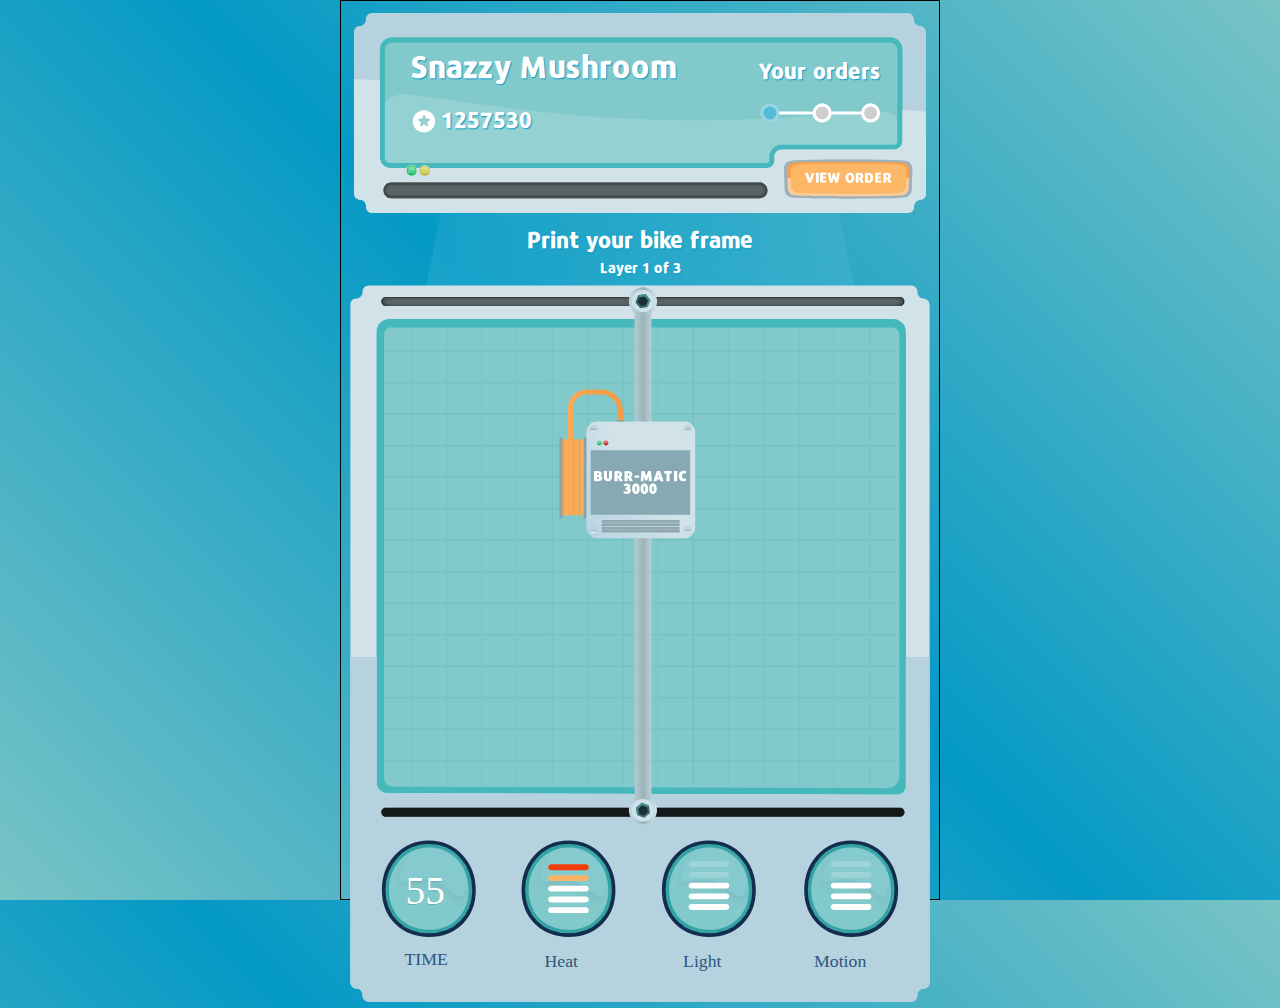
==== printer.html @ 087737ce "Adding files assembly steps and CSS improvements" ====
<!DOCTYPE html>
<html lang="en">
<head>
    <meta charset="UTF-8">
    <meta http-equiv="X-UA-Compatible" content="IE=edge">
    <meta name="viewport" content="width=device-width, initial-scale=1.0">
    <link rel="stylesheet" href="assets/style/summit-22-style.css">
    <title>Red Hat Summit: Printing</title>
</head>
<body>  
    <div id="game-wrapper">
        <header class="header-area" role="header">
            <svg version="1.1" id="header-banner" xmlns="http://www.w3.org/2000/svg" x="0" y="0" viewBox="0 0 420 150" style="enable-background:new 0 0 420 150" xml:space="preserve"><style>.lightBorder{fill:#c5d9e5}.gradient1{enable-background:new}.opac1{opacity:.15}.lightGloss{fill:#d5eaef}
                .lightFill{fill:#fff}.textBox{fill:none}</style><path d="M297.3 124.8H33c-6.3 0-11.4-6.3-11.4-14.2V30.1c0-7.6 5-13.8 11.1-13.8h355.8c6.1 0 11.1 6.2 11.1 13.8V96c0 5.9-3.8 10.7-8.6 10.7l-77.5.4c-4.5 0-8.1 4.5-8.1 10.1v-2.4c0 5.5-3.6 10-8.1 10z" style="fill:#82c9cb"/><path d="M311.3 109.3v3.8c0 3.1-2.5 5.6-5.6 5.6l-277.1.9c-3.6 0-6.6-2.9-6.6-6.6V79c0-10.7 9.5-18.9 20.1-17.3L90.4 68c80.1 12.2 161.4 15.3 242.3 9.3l50.2-3.2c9.6-.7 17.7 6.8 17.7 16.4v11.3c0 2.1-1.7 3.7-3.7 3.7-15 .1-67-.5-81.6-.2-2.2.1-4 1.8-4 4z" style="opacity:.15;fill:#faffff;enable-background:new"/><path d="M301.8 118.4h-272c-6.1 0-11.1-5-11.1-11.1V29.5c0-6.9 5.6-12.6 12.6-12.6h359.2c6.9 0 12.6 5.6 12.6 12.6v65.9c0 5.4-4.4 9.7-9.7 9.7h-81.1c-.9 0-1.6.7-1.6 1.6v2.9c-.1 4.8-4 8.8-8.9 8.8zM31.3 24.1c-3 0-5.4 2.4-5.4 5.4v77.8c0 2.1 1.7 3.9 3.9 3.9h272c.9 0 1.6-.7 1.6-1.6v-2.9c0-4.8 3.9-8.8 8.8-8.8h81.1c1.4 0 2.5-1.1 2.5-2.5V29.5c0-3-2.4-5.4-5.4-5.4H31.3z" style="fill:#45b8bb"/><path d="M416.3 16.1c-.3-2.2-2.1-3.8-4.4-3.8s-4.2-2.1-4.2-4.5v-.5c0-2.5-2-4.5-4.5-4.5H16.7c-2.5 0-4.5 2-4.5 4.5v.2c0 2.6-2.1 4.6-4.7 4.8-2.1.1-3.7 1.8-3.9 3.8v117.8h.1c.3 2.2 2.1 3.8 4.4 3.8s4.2 2.1 4.2 4.5v.5c0 2.5 2 4.5 4.5 4.5h386.5c2.5 0 4.5-2 4.5-4.5v-.2c0-2.6 2.1-4.6 4.7-4.8 2.1-.1 3.7-1.8 3.9-3.8V16.7l-.1-.6zm-394 91.2V29.4c0-5 4-9 9-9h359.2c5 0 9 4 9 9v65.9c0 3.4-2.7 6.1-6.1 6.1h-81.1c-2.9 0-5.2 2.3-5.2 5.2v2.9c0 2.9-2.3 5.2-5.2 5.2h-272c-4.3.1-7.6-3.3-7.6-7.4z" style="fill:#b6d2df"/><path d="M416.4 73.9v60c-.2 2.1-1.8 3.7-3.9 3.8-2.6.2-4.7 2.2-4.7 4.8v.2c0 2.5-2 4.5-4.5 4.5H16.8c-2.5 0-4.5-2-4.5-4.5v-.5c0-2.3-1.9-4.5-4.2-4.5-2.2 0-4.1-1.7-4.4-3.8h-.1V50.6l18.7 1v55.6c0 4.1 3.4 7.5 7.5 7.5h272c2.9 0 5.2-2.3 5.2-5.2v-2.9c0-2.9 2.3-5.2 5.2-5.2h81.1c3.4 0 6.1-2.7 6.1-6.1V72.9l17 1z" style="fill:#d2e2e9"/><g id="greenLight"><path class="lightBorder" d="M49.4 116.9c0-2.4-1.7-4.4-4.1-4.4-2.4 0-4.2 2-4.2 4.4s1.7 4.1 4.2 4.1c2.3 0 4.1-1.7 4.1-4.1z"/><g class="gradient1"><linearGradient id="SVGID_1_" gradientUnits="userSpaceOnUse" x1="45.2" y1="83.836" x2="45.2" y2="90.403" gradientTransform="matrix(1 0 0 -1 0 204)"><stop offset=".027" style="stop-color:#05c66b"/><stop offset=".106" style="stop-color:#19ca73"/><stop offset=".234" style="stop-color:#35cf7d"/><stop offset=".347" style="stop-color:#45d284"/><stop offset=".433" style="stop-color:#4bd386"/><stop offset=".546" style="stop-color:#53d58c"/><stop offset=".723" style="stop-color:#6ad99e"/><stop offset=".941" style="stop-color:#8fe1ba"/><stop offset=".991" style="stop-color:#98e3c1"/></linearGradient><path d="M48.6 116.8c0-2-1.4-3.6-3.4-3.6s-3.4 1.6-3.4 3.6 1.4 3.4 3.4 3.4 3.4-1.4 3.4-3.4z" style="fill:url(#SVGID_1_)"/></g><path d="M45.2 113.6c1.7 0 3 1.4 3 3.2 0 1.8-1.2 3-3 3s-3-1.2-3-3 1.3-3.2 3-3.2m0-.4c-2 0-3.4 1.6-3.4 3.6s1.4 3.4 3.4 3.4 3.4-1.4 3.4-3.4-1.4-3.6-3.4-3.6z" style="fill:#08c632" class="gradient1"/><g class="opac1"><path class="lightGloss" d="M48 116.8c.4-1.4-.4-2.7-1.8-3.1-1.4-.4-2.6.3-3 1.8-.4 1.4 1 .3 2.4.7 1.4.3 2 2 2.4.6z"/></g><g class="gradient1"><linearGradient id="SVGID_00000171693081049582321750000005350248220513338811_" gradientUnits="userSpaceOnUse" x1="45.149" y1="84.254" x2="45.197" y2="86.495" gradientTransform="matrix(1 0 0 -1 0 204)"><stop offset="0" style="stop-color:#02a651"/><stop offset="1" style="stop-color:#49d5e9;stop-opacity:0"/></linearGradient><path style="fill:url(#SVGID_00000171693081049582321750000005350248220513338811_)" d="M42.4 117.3c.2 1.4 1.3 2.4 2.8 2.4s2.6-.9 2.8-2.3l-5.6-.1z"/></g></g><g id="yellowLight"><path class="lightBorder" d="M58.8 116.9c0-2.4-1.7-4.4-4.1-4.4s-4.2 2-4.2 4.4 1.7 4.1 4.2 4.1 4.1-1.7 4.1-4.1z"/><g class="gradient1"><linearGradient id="SVGID_00000051342026070840443270000018057511591282305455_" gradientUnits="userSpaceOnUse" x1="54.6" y1="83.836" x2="54.6" y2="90.403" gradientTransform="matrix(1 0 0 -1 0 204)"><stop offset=".027" style="stop-color:#cabd25"/><stop offset=".087" style="stop-color:#cdc233"/><stop offset=".222" style="stop-color:#d2cd4f"/><stop offset=".342" style="stop-color:#d5d35f"/><stop offset=".433" style="stop-color:#d6d565"/><stop offset=".566" style="stop-color:#d8d76d"/><stop offset=".775" style="stop-color:#dedb84"/><stop offset=".991" style="stop-color:#e5e1a2"/></linearGradient><path style="fill:url(#SVGID_00000051342026070840443270000018057511591282305455_)" d="M58 116.8c0-2-1.4-3.6-3.4-3.6s-3.4 1.6-3.4 3.6 1.4 3.4 3.4 3.4 3.4-1.4 3.4-3.4z"/></g><path d="M54.6 113.6c1.7 0 3 1.4 3 3.2 0 1.8-1.2 3-3 3s-3-1.2-3-3 1.3-3.2 3-3.2m0-.4c-2 0-3.4 1.6-3.4 3.6s1.4 3.4 3.4 3.4 3.4-1.4 3.4-3.4-1.4-3.6-3.4-3.6z" style="fill:#cab924" class="gradient1"/><g class="opac1"><path class="lightGloss" d="M57.4 116.8c.4-1.4-.4-2.7-1.8-3.1-1.4-.4-2.6.3-3 1.8-.4 1.4 1 .3 2.4.7 1.4.3 2 2 2.4.6z"/></g><g class="gradient1"><linearGradient id="SVGID_00000174576903000750547220000007998817428045490561_" gradientUnits="userSpaceOnUse" x1="54.549" y1="84.254" x2="54.597" y2="86.496" gradientTransform="matrix(1 0 0 -1 0 204)"><stop offset="0" style="stop-color:#a9a225"/><stop offset="1" style="stop-color:#e8e066;stop-opacity:0"/></linearGradient><path style="fill:url(#SVGID_00000174576903000750547220000007998817428045490561_)" d="M51.8 117.3c.2 1.4 1.3 2.4 2.8 2.4s2.6-.9 2.8-2.3l-5.6-.1z"/></g></g><g id="progressBar"><path id="connector" style="fill:none;stroke:#fff;stroke-width:2.1995;stroke-miterlimit:10" d="M308.8 75.1H375"/><circle id="BikeThree" class="progress" cx="376.4" cy="75" r="5.8"/><circle id="bikeTwo" class="progress" cx="341.5" cy="75" r="5.8"/><circle id="bikeOne" class="progressDone" cx="303.8" cy="75" r="5.8"/></g><path id="starIcon" class="lightFill" d="M54.1 73c-4.5 0-8.1 3.6-8.1 8.1s3.6 8.1 8.1 8.1 8.1-3.6 8.1-8.1-3.6-8.1-8.1-8.1zm4.1 7.4-1.5 1.1c-.2.2-.3.5-.2.7l.6 1.7c.2.6-.5 1.1-1 .7l-1.5-1.1c-.2-.2-.5-.2-.8 0l-1.5 1.1c-.5.4-1.2-.1-1-.7l.6-1.7c.1-.3 0-.6-.2-.7l-1.5-1.1c-.5-.4-.3-1.2.4-1.2h1.8c.3 0 .5-.2.6-.5l.6-1.7c.2-.6 1.1-.6 1.3 0l.6 1.7c.1.3.3.5.6.5h1.8c.5 0 .8.8.3 1.2z"/><path class="textBox" d="M44.5 35.4H238v21.9H44.5z"/><text transform="translate(44.545 49.464)" class="lightFill  bikeFont headerUser" >Snazzy Mushroom</text><path class="textBox" d="M66.5 74.4H199V89H66.5z"/><text transform="translate(66.545 86.124)" class="lightFill  bikeFont headerPoints" >1257530</text><path class="textBox" d="M295.5 39.4H392V54h-96.5z"/><text transform="translate(295.545 50.344)" class="lightFill bikeFont headerPoints">Your orders</text><g id="ticketFeed"><path d="M296.4 136.5H30.5c-3.1 0-5.6-2.5-5.6-5.6 0-3.1 2.5-5.6 5.6-5.6h265.9c3.1 0 5.6 2.5 5.6 5.6 0 3.1-2.5 5.6-5.6 5.6z" style="fill:#596464"/><path d="M295.4 127.6c2.2 0 4.1 1.5 4.1 3.3 0 1.8-1.8 3.3-4.1 3.3h-264c-2.2 0-4.1-1.5-4.1-3.3s1.8-3.3 4.1-3.3h264m0-1.2h-264c-3.1 0-5.6 2-5.6 4.5s2.5 4.5 5.6 4.5h264c3.1 0 5.6-2 5.6-4.5s-2.5-4.5-5.6-4.5z" style="fill:#515656"/><path d="M296.4 126.8c2.3 0 4.1 1.8 4.1 4.1s-1.8 4.1-4.1 4.1H30.5c-2.3 0-4.1-1.8-4.1-4.1s1.8-4.1 4.1-4.1h265.9m0-1.5H30.5c-3.1 0-5.6 2.5-5.6 5.6s2.5 5.6 5.6 5.6h265.9c3.1 0 5.6-2.5 5.6-5.6s-2.5-5.6-5.6-5.6z" style="fill:#434949"/></g>
                              <a xlink:href="https://google.ca" alt="View orders"><g id="BUTTON"><path d="M400.5 135.9s.2 1-41.1 1-39.3-1-39.3-1c-3.1 0-5.7-2.6-5.7-5.7l-.5-14.9c0-3.1 2.6-5.7 5.7-5.7 0 0-3.1-1 40.3-1s41 1 41 1c3.1 0 5.7 2.6 5.7 5.7l-.5 14.9c.1 3.2-2.5 5.7-5.6 5.7z" style="fill:#abc0c9"/><path d="M400.5 135.9s.2 1-41.1 1-39.3-1-39.3-1c-3.1 0-5.7-2.6-5.7-5.7l-.5-14.9c0-3.1 2.6-5.7 5.7-5.7 0 0-3.1-1 40.3-1s41 1 41 1c3.1 0 5.7 2.6 5.7 5.7l-.5 14.9c.1 3.2-2.5 5.7-5.6 5.7z" style="fill:#5a5a5b" class="opac1"/><linearGradient id="SVGID_00000058578613086192483710000010175557902644535977_" gradientUnits="userSpaceOnUse" x1="360.351" y1="70.226" x2="360.285" y2="93.09" gradientTransform="matrix(1 0 0 -1 0 204)"><stop offset=".522" style="stop-color:#fbcc9b"/><stop offset=".523" style="stop-color:#fbbd80"/><stop offset=".523" style="stop-color:#fab068"/><stop offset=".524" style="stop-color:#faa757"/><stop offset=".525" style="stop-color:#faa24c"/><stop offset=".525" style="stop-color:#faa049"/></linearGradient><path style="fill:url(#SVGID_00000058578613086192483710000010175557902644535977_)" d="M398.8 134.5s-2 .8-38.9.8-38.1-.8-38.1-.8c-2.8 0-5.1-2.3-5.1-5.1l-.4-13.3c0-2.8 2.3-5.1 5.1-5.1 0 0 .3-.8 39-.8s38.8.8 38.8.8c2.8 0 5.1 2.3 5.1 5.1l-.4 13.3c0 2.8-2.3 5.1-5.1 5.1z"/><path d="M397.2 132.7s-3.3.8-37.2.8-36.1-.8-36.1-.8c-2.6 0-4.7-2.1-4.7-4.7l-.4-11c0-2.6 2.1-4.7 4.7-4.7 0 0 1.2-.8 37-.8s37.2.8 37.2.8c2.6 0 4.7 2.1 4.7 4.7l-.4 11c-.1 2.6-2.2 4.7-4.8 4.7z" style="fill:#fbb666"/><g class="gradient1"><path class="lightFill" d="M333.4 125.4h-1.2l-.6-.1c-.9-2.2-1.8-4.8-2.5-7.1h2.1c.3 1.1.6 2.3 1 3.4.1.5.2.9.4 1.2.1-.2.2-.8.4-1.2.3-1.1.7-2.3 1-3.3h2c-.8 2.2-1.7 4.8-2.6 7.1zM337 125.4v-7.2h2v7.2h-2zM340 125.4v-7.2h4.4v1.5H342v1.2h2.1v1.5H342v1.3h2.5v1.5H340v.2zM352.7 125.4H351c-.3-.9-.6-1.9-.9-2.9-.1-.3-.1-.6-.2-.7 0 .1-.1.4-.2.7-.3 1-.6 2-.9 2.9h-1.7c-.6-2.3-1.2-4.7-1.7-7.2h2c.2 1.2.4 2.2.6 3.3.1.4.1.8.2 1 0-.1.1-.5.2-.8.3-1 .5-2.1.8-3.2h1.5c.2 1 .5 2.1.8 3.1.1.3.2.7.2.8 0-.1.1-.4.1-.7.2-1.1.4-2.4.6-3.6h1.9c-.4 2.6-1 5-1.6 7.3zM361.5 125.5c-2 0-3.2-1.5-3.2-3.7s1.2-3.7 3.2-3.7 3.2 1.5 3.2 3.7c0 2.3-1.2 3.7-3.2 3.7zm0-5.8c-.8 0-1.2 1-1.2 2.1s.4 2.1 1.2 2.1 1.2-1 1.2-2.1-.3-2.1-1.2-2.1zM369.4 125.4c-.5-.9-.9-1.9-1.4-2.7h-.3v2.7h-2v-6.9c.7-.2 1.5-.3 2.3-.3 2.1 0 3.2.8 3.2 2.3 0 .8-.5 1.5-1.2 1.8.6.8 1.2 2 1.7 3l-2.3.1zm-1.2-5.8c-.2 0-.4 0-.5.1v2h.5c.5 0 1-.4 1-1-.1-.9-.6-1.1-1-1.1zM374.6 125.5c-.7 0-1.5-.1-2.2-.3v-6.7c.7-.2 1.5-.3 2.2-.3 2.5 0 3.7 1.4 3.7 3.7 0 2.1-1.2 3.6-3.7 3.6zm.1-5.8h-.3v4.2h.3c1.1 0 1.6-.6 1.6-2.1s-.5-2.1-1.6-2.1zM379.7 125.4v-7.2h4.4v1.5h-2.4v1.2h2.1v1.5h-2.1v1.3h2.5v1.5h-4.5v.2zM389.4 125.4c-.5-.9-.9-1.9-1.4-2.7h-.3v2.7h-2v-6.9c.7-.2 1.5-.3 2.3-.3 2.1 0 3.2.8 3.2 2.3 0 .8-.5 1.5-1.2 1.8.6.8 1.2 2 1.7 3l-2.3.1zm-1.2-5.8c-.2 0-.4 0-.5.1v2h.5c.5 0 1-.4 1-1-.1-.9-.5-1.1-1-1.1z"/>
              </g></a>
              </g>
              </svg> 
        </header>
        <!-- <div id="ticket">
            <h2>Your orders < 1 / 3 ></h2>
            <img src="assets/img/eBike.svg" alt="eBike">
            <h3>eRider by eBike</h3>
            <ul class="ticket-info">
                <li class="ticket-item">AWS Factory Order 4503</li>
                <li class="ticket-item">Built by  Snazzy Mushroom</li>
                <li class="ticket-item">On 05-11-2022</li>
                <li class="ticket-item">Order 1 of 3</li>
            </ul>
        </div> -->
        
        <div id="bikePrinter">
            <h2 class="bikeFont h2-text">Print your bike frame</h2>
            <h3 class="bikeFont h3-text">Layer 1 of 3</h3>
            <div id="wrapper">
                <svg version="1.1" id="Layer_1" xmlns="http://www.w3.org/2000/svg" xmlns:xlink="http://www.w3.org/1999/xlink" x="0" y="0" viewBox="0 0 420 520" style="enable-background:new 0 0 420 520" xml:space="preserve"><style>.st0{fill:#fff}.st2{fill:#82c9cb}.st4{opacity:.6;fill:none;stroke:#46b4b8;stroke-width:.9129;stroke-miterlimit:10}.st8{fill:#2d577f}.st9{font-family:&apos;Repo-ExtraBlack&apos;}.st10{font-size:12.7942px}.st11{enable-background:new}.st12{fill:#33a3a4}.st13{opacity:.15}.st14{fill:#9ad5e5}.st15{fill:none;stroke:#142c4d;stroke-width:2.5735;stroke-miterlimit:10;enable-background:new}.st18{font-size:28.309px}.st19{letter-spacing:1}.st20{fill:#596464}.st26{fill:#3a6571}.st27{fill:#4b8d95}.st28{fill:#193035}.st30{fill:#cde3e9}.st33{opacity:.2;fill:#fff}.st36{fill:#90a8b1}.st37{opacity:.2;fill:none;stroke:#90a8b1;stroke-width:.7252;stroke-miterlimit:10}.st48{fill:#89a3ab}</style><path d="M397.4 376.8H28c-5.1 0-9.2-4.4-9.2-9.9V37.2c0-6.4 4.8-11.5 10.7-11.5h366.3c5.9 0 10.7 5.2 10.7 11.5V367c0 5.4-4.1 9.8-9.1 9.8z" style="fill:#228585"/><path class="st2" d="M27.1 370.9c-6.5 0-11.8-5.3-11.8-11.8V21.2h392.1v342c0 4.9-4 8.9-8.9 8.9l-371.4-1.2z"/><g style="opacity:.3"><path class="st4" d="M19.8 25.7h25.4v22.7H19.8zM45.2 25.7h25.4v22.7H45.2zM70.6 25.7H96v22.7H70.6zM96 25.7h25.4v22.7H96zM121.4 25.7h25.4v22.7h-25.4zM146.8 25.7h25.4v22.7h-25.4zM172.3 25.7h25.4v22.7h-25.4z"/><path class="st4" d="M197.7 25.7h25.4v22.7h-25.4zM223.1 25.7h25.4v22.7h-25.4z"/><path class="st4" d="M248.5 25.7h25.4v22.7h-25.4zM273.9 25.7h25.4v22.7h-25.4zM299.3 25.7h25.4v22.7h-25.4zM324.7 25.7h25.4v22.7h-25.4zM350.1 25.7h25.4v22.7h-25.4zM375.6 25.7H401v22.7h-25.4zM19.8 48.4h25.4v22.7H19.8zM45.2 48.4h25.4v22.7H45.2zM70.6 48.4H96v22.7H70.6zM96 48.4h25.4v22.7H96zM121.4 48.4h25.4v22.7h-25.4zM146.8 48.4h25.4v22.7h-25.4zM172.3 48.4h25.4v22.7h-25.4z"/><path class="st4" d="M197.7 48.4h25.4v22.7h-25.4zM223.1 48.4h25.4v22.7h-25.4z"/><path class="st4" d="M248.5 48.4h25.4v22.7h-25.4zM273.9 48.4h25.4v22.7h-25.4zM299.3 48.4h25.4v22.7h-25.4zM324.7 48.4h25.4v22.7h-25.4zM350.1 48.4h25.4v22.7h-25.4zM375.6 48.4H401v22.7h-25.4zM19.8 71.1h25.4v22.7H19.8zM45.2 71.1h25.4v22.7H45.2zM70.6 71.1H96v22.7H70.6zM96 71.1h25.4v22.7H96zM121.4 71.1h25.4v22.7h-25.4zM146.8 71.1h25.4v22.7h-25.4zM172.3 71.1h25.4v22.7h-25.4z"/><path class="st4" d="M197.7 71.1h25.4v22.7h-25.4zM223.1 71.1h25.4v22.7h-25.4z"/><path class="st4" d="M248.5 71.1h25.4v22.7h-25.4zM273.9 71.1h25.4v22.7h-25.4zM299.3 71.1h25.4v22.7h-25.4zM324.7 71.1h25.4v22.7h-25.4zM350.1 71.1h25.4v22.7h-25.4zM375.6 71.1H401v22.7h-25.4zM19.8 93.9h25.4v22.7H19.8zM45.2 93.9h25.4v22.7H45.2zM70.6 93.9H96v22.7H70.6zM96 93.9h25.4v22.7H96zM121.4 93.9h25.4v22.7h-25.4zM146.8 93.9h25.4v22.7h-25.4zM172.3 93.9h25.4v22.7h-25.4z"/><path class="st4" d="M197.7 93.9h25.4v22.7h-25.4zM223.1 93.9h25.4v22.7h-25.4z"/><path class="st4" d="M248.5 93.9h25.4v22.7h-25.4zM273.9 93.9h25.4v22.7h-25.4zM299.3 93.9h25.4v22.7h-25.4zM324.7 93.9h25.4v22.7h-25.4zM350.1 93.9h25.4v22.7h-25.4zM375.6 93.9H401v22.7h-25.4zM19.8 116.6h25.4v22.7H19.8zM45.2 116.6h25.4v22.7H45.2zM70.6 116.6H96v22.7H70.6zM96 116.6h25.4v22.7H96zM121.4 116.6h25.4v22.7h-25.4zM146.8 116.6h25.4v22.7h-25.4zM172.3 116.6h25.4v22.7h-25.4z"/><path class="st4" d="M197.7 116.6h25.4v22.7h-25.4zM223.1 116.6h25.4v22.7h-25.4z"/><path class="st4" d="M248.5 116.6h25.4v22.7h-25.4zM273.9 116.6h25.4v22.7h-25.4zM299.3 116.6h25.4v22.7h-25.4zM324.7 116.6h25.4v22.7h-25.4zM350.1 116.6h25.4v22.7h-25.4zM375.6 116.6H401v22.7h-25.4zM19.8 139.4h25.4v22.7H19.8zM45.2 139.4h25.4v22.7H45.2zM70.6 139.4H96v22.7H70.6zM96 139.4h25.4v22.7H96zM121.4 139.4h25.4v22.7h-25.4zM146.8 139.4h25.4v22.7h-25.4zM172.3 139.4h25.4v22.7h-25.4z"/><path class="st4" d="M197.7 139.4h25.4v22.7h-25.4zM223.1 139.4h25.4v22.7h-25.4z"/><path class="st4" d="M248.5 139.4h25.4v22.7h-25.4zM273.9 139.4h25.4v22.7h-25.4zM299.3 139.4h25.4v22.7h-25.4zM324.7 139.4h25.4v22.7h-25.4zM350.1 139.4h25.4v22.7h-25.4zM375.6 139.4H401v22.7h-25.4zM19.8 162.1h25.4v22.7H19.8zM45.2 162.1h25.4v22.7H45.2zM70.6 162.1H96v22.7H70.6zM96 162.1h25.4v22.7H96zM121.4 162.1h25.4v22.7h-25.4zM146.8 162.1h25.4v22.7h-25.4zM172.3 162.1h25.4v22.7h-25.4z"/><path class="st4" d="M197.7 162.1h25.4v22.7h-25.4zM223.1 162.1h25.4v22.7h-25.4z"/><path class="st4" d="M248.5 162.1h25.4v22.7h-25.4zM273.9 162.1h25.4v22.7h-25.4zM299.3 162.1h25.4v22.7h-25.4zM324.7 162.1h25.4v22.7h-25.4zM350.1 162.1h25.4v22.7h-25.4zM375.6 162.1H401v22.7h-25.4zM19.8 184.9h25.4v22.7H19.8zM45.2 184.9h25.4v22.7H45.2zM70.6 184.9H96v22.7H70.6zM96 184.9h25.4v22.7H96zM121.4 184.9h25.4v22.7h-25.4zM146.8 184.9h25.4v22.7h-25.4zM172.3 184.9h25.4v22.7h-25.4z"/><path class="st4" d="M197.7 184.9h25.4v22.7h-25.4zM223.1 184.9h25.4v22.7h-25.4z"/><path class="st4" d="M248.5 184.9h25.4v22.7h-25.4zM273.9 184.9h25.4v22.7h-25.4zM299.3 184.9h25.4v22.7h-25.4zM324.7 184.9h25.4v22.7h-25.4zM350.1 184.9h25.4v22.7h-25.4zM375.6 184.9H401v22.7h-25.4zM19.8 207.6h25.4v22.7H19.8zM45.2 207.6h25.4v22.7H45.2zM70.6 207.6H96v22.7H70.6zM96 207.6h25.4v22.7H96zM121.4 207.6h25.4v22.7h-25.4zM146.8 207.6h25.4v22.7h-25.4zM172.3 207.6h25.4v22.7h-25.4z"/><path class="st4" d="M197.7 207.6h25.4v22.7h-25.4zM223.1 207.6h25.4v22.7h-25.4z"/><path class="st4" d="M248.5 207.6h25.4v22.7h-25.4zM273.9 207.6h25.4v22.7h-25.4zM299.3 207.6h25.4v22.7h-25.4zM324.7 207.6h25.4v22.7h-25.4zM350.1 207.6h25.4v22.7h-25.4zM375.6 207.6H401v22.7h-25.4zM19.8 230.3h25.4V253H19.8zM45.2 230.3h25.4V253H45.2zM70.6 230.3H96V253H70.6zM96 230.3h25.4V253H96zM121.4 230.3h25.4V253h-25.4zM146.8 230.3h25.4V253h-25.4zM172.3 230.3h25.4V253h-25.4z"/><path class="st4" d="M197.7 230.3h25.4V253h-25.4zM223.1 230.3h25.4V253h-25.4z"/><path class="st4" d="M248.5 230.3h25.4V253h-25.4zM273.9 230.3h25.4V253h-25.4zM299.3 230.3h25.4V253h-25.4zM324.7 230.3h25.4V253h-25.4zM350.1 230.3h25.4V253h-25.4zM375.6 230.3H401V253h-25.4zM19.8 253.1h25.4v22.7H19.8zM45.2 253.1h25.4v22.7H45.2zM70.6 253.1H96v22.7H70.6zM96 253.1h25.4v22.7H96zM121.4 253.1h25.4v22.7h-25.4zM146.8 253.1h25.4v22.7h-25.4zM172.3 253.1h25.4v22.7h-25.4z"/><path class="st4" d="M197.7 253.1h25.4v22.7h-25.4zM223.1 253.1h25.4v22.7h-25.4z"/><path class="st4" d="M248.5 253.1h25.4v22.7h-25.4zM273.9 253.1h25.4v22.7h-25.4zM299.3 253.1h25.4v22.7h-25.4zM324.7 253.1h25.4v22.7h-25.4zM350.1 253.1h25.4v22.7h-25.4zM375.6 253.1H401v22.7h-25.4zM19.8 275.8h25.4v22.7H19.8zM45.2 275.8h25.4v22.7H45.2zM70.6 275.8H96v22.7H70.6zM96 275.8h25.4v22.7H96zM121.4 275.8h25.4v22.7h-25.4zM146.8 275.8h25.4v22.7h-25.4zM172.3 275.8h25.4v22.7h-25.4z"/><path class="st4" d="M197.7 275.8h25.4v22.7h-25.4zM223.1 275.8h25.4v22.7h-25.4z"/><path class="st4" d="M248.5 275.8h25.4v22.7h-25.4zM273.9 275.8h25.4v22.7h-25.4zM299.3 275.8h25.4v22.7h-25.4zM324.7 275.8h25.4v22.7h-25.4zM350.1 275.8h25.4v22.7h-25.4zM375.6 275.8H401v22.7h-25.4zM19.8 298.6h25.4v22.7H19.8zM45.2 298.6h25.4v22.7H45.2zM70.6 298.6H96v22.7H70.6zM96 298.6h25.4v22.7H96zM121.4 298.6h25.4v22.7h-25.4zM146.8 298.6h25.4v22.7h-25.4zM172.3 298.6h25.4v22.7h-25.4z"/><path class="st4" d="M197.7 298.6h25.4v22.7h-25.4zM223.1 298.6h25.4v22.7h-25.4z"/><path class="st4" d="M248.5 298.6h25.4v22.7h-25.4zM273.9 298.6h25.4v22.7h-25.4zM299.3 298.6h25.4v22.7h-25.4zM324.7 298.6h25.4v22.7h-25.4zM350.1 298.6h25.4v22.7h-25.4zM375.6 298.6H401v22.7h-25.4zM19.8 321.3h25.4V344H19.8zM45.2 321.3h25.4V344H45.2zM70.6 321.3H96V344H70.6zM96 321.3h25.4V344H96zM121.4 321.3h25.4V344h-25.4zM146.8 321.3h25.4V344h-25.4zM172.3 321.3h25.4V344h-25.4z"/><path class="st4" d="M197.7 321.3h25.4V344h-25.4zM223.1 321.3h25.4V344h-25.4z"/><path class="st4" d="M248.5 321.3h25.4V344h-25.4zM273.9 321.3h25.4V344h-25.4zM299.3 321.3h25.4V344h-25.4zM324.7 321.3h25.4V344h-25.4zM350.1 321.3h25.4V344h-25.4zM375.6 321.3H401V344h-25.4zM19.8 344.1h25.4v22.7H19.8zM45.2 344.1h25.4v22.7H45.2zM70.6 344.1H96v22.7H70.6zM96 344.1h25.4v22.7H96zM121.4 344.1h25.4v22.7h-25.4zM146.8 344.1h25.4v22.7h-25.4zM172.3 344.1h25.4v22.7h-25.4z"/><path class="st4" d="M197.7 344.1h25.4v22.7h-25.4zM223.1 344.1h25.4v22.7h-25.4z"/><path class="st4" d="M248.5 344.1h25.4v22.7h-25.4zM273.9 344.1h25.4v22.7h-25.4zM299.3 344.1h25.4v22.7h-25.4zM324.7 344.1h25.4v22.7h-25.4zM350.1 344.1h25.4v22.7h-25.4zM375.6 344.1H401v22.7h-25.4z"/></g><path d="M398.5 382.2 27.1 381c-12.1 0-21.9-9.8-21.9-21.9V21.2c0-5.6 4.5-10.1 10.1-10.1h392.1c5.6 0 10.1 4.5 10.1 10.1v342c-.1 10.4-8.5 18.9-19 19zM25.3 36.7v319.4c0 3.7 3 6.6 6.6 6.7l356.2 1.1c5.1 0 9.2-4.1 9.2-9.1v-318c0-3-2.5-5.5-5.5-5.5h-361c-3-.1-5.5 2.4-5.5 5.4z" style="fill:#45b8bb"/><path d="M19.9 359.9V34.3c0-5 4.1-9.1 9.1-9.1h363.8c5 0 9.1 4.1 9.1 9.1v328.1c0 3.4-2.8 6.2-6.2 6.2l-368.1-1.2c-4.3.1-7.7-3.3-7.7-7.5zm399-345.5c-.3-2.2-2.2-3.9-4.4-3.9-2.4 0-4.3-2.2-4.3-4.5v-.5c0-2.5-2-4.5-4.5-4.5H14.3c-2.5 0-4.5 2-4.5 4.5v.2c0 2.6-2.1 4.7-4.8 4.8-2.1.1-3.8 1.8-4 3.9v490.2h.1c.3 2.2 2.2 3.9 4.4 3.9 2.4 0 4.3 2.2 4.3 4.5v.5c0 2.5 2 4.5 4.5 4.5h391.4c2.5 0 4.5-2 4.5-4.5v-.2c0-2.6 2.1-4.7 4.8-4.8 2.1-.1 3.8-1.8 4-3.9V15l-.1-.6z" style="fill:#d2e2e9"/><path d="M419 269.1v235.4c-.2 2.1-1.9 3.8-4 3.9-2.7.2-4.8 2.2-4.8 4.8v.2c0 2.5-2 4.5-4.5 4.5H14.3c-2.5 0-4.5-2-4.5-4.5v-.4c0-2.4-1.9-4.5-4.3-4.5-2.3 0-4.1-1.7-4.4-3.9H1V269.1h18.9v90.7c0 4.2 3.4 7.6 7.6 7.6l368.2 1.2c3.4 0 6.2-2.8 6.2-6.2v-93.3H419z" style="fill:#b6d2df"/><text transform="translate(141.097 492.698)" class="st8 st9 st10">Heat</text><text transform="translate(241.122 492.698)" class="st8 st9 st10">Light</text><text transform="translate(335.636 492.698)" class="st8 st9 st10">Motion</text><path class="st2" d="M90.1 437.5c0-19.1-13.5-34.5-32.5-34.5S25 418.4 25 437.4s13.5 32.5 32.6 32.5 32.5-13.4 32.5-32.4z"/><g class="st11"><path class="st12" d="M57.6 406.7c16.4 0 28.8 13.2 28.8 30.8 0 16.9-11.8 28.6-28.8 28.6s-28.8-11.8-28.8-28.7c0-17.5 12.4-30.7 28.8-30.7m0-3.8c-19.1 0-32.6 15.4-32.6 34.5s13.5 32.5 32.6 32.5 32.5-13.4 32.5-32.4-13.4-34.6-32.5-34.6z"/></g><g class="st13"><image style="overflow:visible;opacity:.32" width="65" height="54" xlink:href="[data-uri] GXRFWHRTb2Z0d2FyZQBBZG9iZSBJbWFnZVJlYWR5ccllPAAABuBJREFUeNrsm/lupEYQxmloPIft 8blJnL8j5f0fJ1LeYNe3PRcDHVhVWZ+/qQbmsNeOjFRizM4A/evqOnuT5Ov4OvBw7/GQv7K/t3lW +Lf85/OCiAzabfi8QOc3h+PeYPB4tiT27ECfLXkFaZ9Q3B4hqKRwbiSDaxaQpAVAVUsp5wquhX0D cXsGkIF4EL2GoPD5ONs60FJkBVKC7BWI2xECzroOOq9lUMsBSA4w0ohWsBY0UtSyJClEEMqLFm0L w+0IIaPBNzIi0esMwzoYwkJkVsscznq9AE15WT7bwHAbQuBlkMuMNwMe13JYyxHIofzbUL7ne4JY yezr4Ke1PNfyJOepiEJZWktmEyBuCwgZQBgKgGbQk1pOQCZyfSwwtgUxFQCNPIg8iiiYOWjIVtrh toDgZVBDmfFmwKe1nIOcCgwFgRqRAgg2ljoA1ohnGfi9yF0tt/L5QYCohqgd2QiG62kT9OU92IFj GWwz8EuQCwBxCNqQA4gur6FeYgFa8SiDbgZ/A3IrYO5h2SzIdnTC8Bu4yAzsQQPhTAb+rZbfRBQE asOAIKQdARVqRQGaoTbiXp5/DKAHsOz0fed0z9A21mwD7zAgCA2AP2r5U+Sqlt8FxjnAOCTvgS7V +ox/D+CsMqTvIQAEiXFGOE8vw0243koj0EPoklCbcCGDviIAZwJqDIOwYgfXI8fQZXIAAIbghUZw De1PYkSnPz/XkxtdIlkPbVAIY5nlS9GEK9IEtQ1HoAE5eYo0Em47CtAcfZ8j1RzE0zgwIuWAK6k1 I7E0w3doQ2aAOCe78A2WwpjWa9qRW3QZ8dASvueGO0ZDW1BoXrVktesaAdqgD1Q3eUbagJqg9mBo eIddEruYxmQkCA5BFFZsYWmF72EbDgSEGskLEY0Xjsk7tHmGXXMiTvE5EONodAaxxQqWyZpWeEMb UCNy0IgTAaHCEDyt8beqnaQRECvIS55BpgTDdKVpizZo3KAh9IkM/iyiCdkbQuh6xyG84xlo6wSW 7CsPBpNugmBtUCM5ARAnEQjvUv9sgTGCnOeUwvyR4WKdCcIIoHBZHBvJ1Agouz0Yxm1gpJT/KIxj I/E7MEJ8UyMcaYTeWEFMCIIV1v6qSjxqMMKwwvDUWh5phDJnmHrTo8iS+JUQLC3W2sghgeBl7PqC GNFNx5bh+QC9GbYXA3j3sQFi7b19RM1Y1UYtlSYX60FsER/sY4mgNuN7t2qxj1SkMYzFLJCzPU1q HCU7SeTvtqhxFzCW4RxQcsYaYUaWLnJTFszuSvh+aGnMcAAT63+4Djh9Q3GGgem/j3kO35N4RT2G JdmYQA0Y/owwHEDNqO+RGllq2MAgo43LCUZuRL9OU3PfUhfA2iGWzIbynSUtD0xsSirNY4zPbQBO qX0kde9TXrS8SKzRhBoXPKW7gRKYBVSR7wHCXB7C2lKScBrMMzag9cz2KI8YZtcBIY1kqlaBKLws jUY1GhUBENpceZaC6Y28oEIYQQrPbTkcPNYEKqPGMSTr3tYcsloBrqch7mxCe2NJlJDJPUuFWGd/ AZqRGvk/QlgZnaiEXPOQ/P2R0SAaR6x+Cprc1UwOEY/WCaKQmX+CmS/kb43bXQRESWcLhDdAcCh/ QmE990d4VoNhoKuuxrEFIlBuP4cHlZLnP0DM7gxvsooYSjaW3tAKBHEKdY8Z9TnbokRuJBeRbvoa jBcQZCf0JvrFQozmg8wIxxNMvTRmJkQCtgGk+1olv4MO1oxaeiu4J4b6gbxdAQbf+u2r/uirpQEw SnKjhbxQbtQIq8igrU0dXBjOyN+Pob9pNXyXMKAjgpEYsc4CZEmGu9VGNDCChNwlqX5m+PTQQ/r4 e9WOKQ1+SrXHhQFjBFqK2wm0djmLNIm7y/kCg2OLVRLf4NF27hMWq93AGZwboiCWZJyH8vuSircI ErcPrE1StOXXlLubsnekc1Ql8X1NoWfmGdsvVRpxiNWjqIzfLmXg2ij+LvJDmsVPAkq75S9l/dZc QwxJgHKe5bd32rtkaF5leCNrC9ES7MBEtCLI7N+BwX2EDnkRK+n7TV6awezj0HsSkGAAKQgIbit6 EluhXfAGwrVowYPYnQV7DZzALPkgR8dSLCOBWgHGcSazfysQfsiyuBYw0WWxsUa89QHakYBljwHB fRMTyH80AlatuJelsSSP0c9YfkDtYPvB2qAJ4m3yejeNtTTW7JpPPuhBtoMF92ByxFvJ9VnyeitR kax3xXsVOT7MYWxwteqpnjJiK7z+CcLycp8ChFFg5s0jnJpXRvZbypIIbeX0zwjDGfVNtiu8ATV0 9RWSTw6kszjTFfR9ShAGkNZQ/j3/J9DX8X85/hNgACtcvEyBhXesAAAAAElFTkSuQmCC" transform="translate(28.557 400.426)"/><path class="st14" d="M83.9 436.8c3.6-13.7-3.6-26.2-17.3-29.7-13.7-3.6-25.3 3.3-28.8 17.1s9.6 3 23.3 6.6 19.2 19.7 22.8 6z"/></g><path class="st15" d="M90.2 437.5c0-19.1-13.5-34.6-32.6-34.6S25 418.4 25 437.4c0 19.1 13.5 32.5 32.6 32.5s32.6-13.3 32.6-32.4z"/><g style="opacity:.26"><text transform="translate(40.791 447.94)" class="st9 st18 st19" style="fill:#016d89">55</text></g><text transform="translate(40.791 447.083)" class="st0 st9 st18 st19">55</text><path class="st2" d="M190.9 437.5c0-19.1-13.5-34.5-32.5-34.5s-32.6 15.4-32.6 34.5 13.5 32.5 32.6 32.5 32.5-13.5 32.5-32.5z"/><g class="st11"><path class="st12" d="M158.4 406.7c16.4 0 28.8 13.2 28.8 30.8 0 16.9-11.8 28.6-28.8 28.6s-28.8-11.8-28.8-28.7c0-17.5 12.4-30.7 28.8-30.7m0-3.8c-19.1 0-32.6 15.4-32.6 34.5s13.5 32.5 32.6 32.5 32.5-13.4 32.5-32.4-13.4-34.6-32.5-34.6z"/></g><g class="st13"><image style="overflow:visible;opacity:.32" width="66" height="54" xlink:href="[data-uri] GXRFWHRTb2Z0d2FyZQBBZG9iZSBJbWFnZVJlYWR5ccllPAAABuVJREFUeNrsm/lu4kgQxt0+cCBA LpKZ2b9X2vd/nJX2DWZnchNO99ijquyXL9WNDeRaxVLJCQHj/rnu6iTJ5/F5WId7rS/6M/ur6/f5 f9Z/f3wYgYW7Dt/p6fwqgNwLAcCzJdb3e/rZkmfv2ycc9wIQGknh3EgGr1lQQhAqQ0xA+4Di9gQC IWQgOYi+hrD0855gNItey3klP6/hZ/z7I5hdgbg9gMCnrwvvGVIAkNTQDtaGFciiliWcV3DeGxS3 ozagJuiiD0T6IKUIA+Gjgqe+FJmDzEDmAmdhQdkGiNuDNhSy0AbAoJbDWoYihyJ9+XsPTCYGY0Ug HkSmtdyLTEUeCMqjb+kKxO0AogBNGMjiR7Uc1TKW80hksAOMmSy4AXAnciNyK6JQ5qwlXYC4LUCo byhBE5rFH9dyUsup/Hwsr48MzUgBBjpQNpMFwJjKwhsI17Vc1nIl52uBNJX3L7cBkneApgvIQRtG sugzEgUyAjNRJ5pviCYVRA4EoiZyIwD02qVxXSef+w24fpitgOQdtaIAjRjLoie1XNRyLnImGjIW 0+kbN5xGki7UjrUB5FZAhK6NRycgeUfz6IFGnAqEr7V8EZnI60fGzWYAgrNQzj41KmB+oUDUKasf KsEPuUBa3wpI3gFEIV9+KCYwERDfRC5EKxBEj0C4DTWKNzJR1ZISwrZCYIccg5EA5M6awbmEmseR LPpCtOGbQJmAnziI3GjXQs3LdQpDLG3j5O1J+h7TjqyFVuQEYgIQ/hAQ52IeY1Bf9hFppHCLSajO yQh2GvA5a07ITtNJ8tP/aK0ZeiMYRjWEngiQczmfgUaoj8gijnKbPEj9igWJzQAdL6b0FWmN36gZ gehxCFoR8hMDcmZppDrdFQxrC36XjwBZg3Z41o68ha/oyRMfUWJ1As5SfcRLQAgByY0IhKGYa5kF JWMcxZ5rRk0s5iu+gsM8FyAj8BEhr/5SQCyT8RSO51DUYaqesHbkGzLOHMKp1htHoBEDI494jb4q +hAM+wpAa5lbqGHuoahbWdqRRspzzi2GAmQMFSmCeLXmcsCcCzFnrJWOoWDsg08zH1oeUMEUmjRY lQ4h+yvBT7gX9BNtTCaFXESBaMU8Ji0OwkgjJoK9ij5AGBgV6FuAsDQkB20e0MPrUyL4+3NiDa1g 9CAN7gdK8bcEEXqAPbjnAdUxBfVT3KbQmkI/s4QLlYF6IwGH5jfUB9vOUro61NhDzCgveQrD6G0i kMLoR6QU453Rwg8NhDg8JpHzLg61JNE1WNXzE82wZh9WDeCoBgi1+0NDoNB8JTZwch2BZGQypdGh bx1N+Hcf6EI5ek9lVIyVUQtYRVdG6TU+Pd/CN8W0GiVvoxlWGV0Z2Zz2I7GTxIOfyhj2VJT58pDJ EgbUtndrzXLywNzGaVmfR/oIFXSop9JwvRVHlEi+n1G1uDJKZ55ppBQGedhU0uCp6NgXcUbfNjN6 H8+6bVzsOEMbHgTCpdyoFxBaqmMtsDKqRC6hHU3euIN1AHnBAQ2grDGDa+FHunXHGzVp1IW0YiYa cSU3rhoxlN9TGgUuAyAsGIWRx/AQamj0O7nD5QON5dDgujIcetBneCiFZ6IVqgFzKXwG8lkXgLE2 zpWRC/SgRdA3aqAjqoc4+w09+Yp814pM2NzmkEcc50pg6JetxGSuwEScMSTmSfmanogzfMaBURBq 7+QEpmXYj1CTzSjqeFrD0tBYjG6PPdGQA9ULIZyFOFJMXJJIv9ES9PaZYS5YdV6JFt4JjJnRk2Cz 8YZGLKHhY2mHbSbgNyrDbNSZ5kYaHrNLtlEXGF4jkBsAcU8DZt6KUEH1nAQmcgv6LD8c22cYQHAY PA/k9T6xd9X4SG0S2ttRGlP2B9qCgGo/lO8u5JoWhLkBMq4ZASBWZzo0CfOReiQGBGsK3o+BbTtc FPqCIfixNX3+IXm6n2MdyIrDGag4FS9QXIu47ZPuB5vPmiLTkmzeEv3boaynSp7v42CfU1kPbOPg WaFAdeutMd62W4fgetamNgvOgjrgWiKMIMJo1LsmJ7xgM8H7zrvePMPZ9cDrtQSD25tmMJ0fS3h2 8lqTMf8QKLqhRcNzuyHSWx5N274Z/QWGz1Ug7be2LCiIf2v5DlDu5H1qKkmbUcGbHeCrEiPEs4bM AcBYwnIqf7sDKNfyPnSgycYh0jvVkiSSUC0gB9L9Xg2EnyKX8tp98t+eL3N707uFETEba2fP3Bgc XcMAaQrR5DEd51mrSz7IEdhkx/2QHNJyHi8+yVyt6PdhYBhAuL3HZX2wYq1B+J0aH+8QiEvsbQls Vrxz2O/cBfoAUDb+l8KmxPDDwjCgRNP+1/6vps/j/3T8EmAAeYHMSOo1D/kAAAAASUVORK5CYII=" transform="translate(128.557 400.426)"/><path class="st14" d="M184.7 436.8c3.6-13.7-3.6-26.2-17.3-29.7-13.7-3.6-25.3 3.3-28.8 17.1s9.6 3 23.3 6.6 19.2 19.7 22.8 6z"/></g><path class="st15" d="M191 437.5c0-19.1-13.5-34.6-32.6-34.6s-32.6 15.4-32.6 34.5 13.5 32.5 32.6 32.5 32.6-13.3 32.6-32.4z"/><text transform="translate(40.002 491.784)" class="st8 st9 st10">TIME</text><path class="st20" d="M26.6 377.9h371c1.8 0 3.3 1.5 3.3 3.3 0 1.8-1.5 3.3-3.3 3.3h-371c-1.8 0-3.3-1.5-3.3-3.3 0-1.8 1.5-3.3 3.3-3.3z"/><defs><filter id="Adobe_OpacityMaskFilter" filterUnits="userSpaceOnUse" x="23.3" y="377.9" width="377.6" height="6.6"><feColorMatrix values="-1 0 0 0 1 0 -1 0 0 1 0 0 -1 0 1 0 0 0 1 0" color-interpolation-filters="sRGB" result="source"/></filter></defs><mask maskUnits="userSpaceOnUse" x="23.3" y="377.9" width="377.6" height="6.6" id="SVGID_1_"><g style="filter:url(#Adobe_OpacityMaskFilter)"><image style="overflow:visible" width="382" height="11" xlink:href="[data-uri] EAMCAwYAAAHGAAACTAAAA2P/2wCEABALCwsMCxAMDBAXDw0PFxsUEBAUGx8XFxcXFx8eFxoaGhoX Hh4jJSclIx4vLzMzLy9AQEBAQEBAQEBAQEBAQEABEQ8PERMRFRISFRQRFBEUGhQWFhQaJhoaHBoa JjAjHh4eHiMwKy4nJycuKzU1MDA1NUBAP0BAQEBAQEBAQEBAQP/CABEIAAsBfgMBIgACEQEDEQH/ xAB7AAEBAQEBAAAAAAAAAAAAAAAGAAQFBwEBAAAAAAAAAAAAAAAAAAAAABAAAwABBQEBAAAAAAAA AAAAAAYWBUABMQIDUDQRAAIDAQABAwQDAQAAAAAAAAAB0ZIzRQIRMQOBEgQ0IcFEBRIBAAAAAAAA AAAAAAAAAAAAQP/aAAwDAQACEQMRAAAA5KXz3eM4ZDOGQzhkM4ZDOGQzhkM4ZDOGQzhkM4ZDOGQz hkM4ZDOGQzhkM4ZDOGQzhkM4ZDOGQzhkM4ZDIvl55//aAAgBAgABBQDUf//aAAgBAwABBQDUf//a AAgBAQABBQBUXMZlfCAWyAWyAWyAWyAWyAWyAWyAWyAWyAWyAWyAWyAWyAWyAWyAWyAWyAWyAWyA WyAWyAWyAWyAWyAWyAWyAWyAWyAWyAWyAWyAWyAWyAWyAWyAWyAWyAWyAWyAWyAWyAWyAWyAWyAW zugrm3X3X8d5sWP4+bvx2/d//9oACAECAgY/AEf/2gAIAQMCBj8AR//aAAgBAQEGPwB/J+Z8j8fL 1a9Pu9PY0d3Jo7uTR3cmju5NHdyaO7k0d3Jo7uTR3cmju5NHdyaO7k0d3Jo7uTR3cmju5NHdyaO7 k0d3Jo7uTR3cmju5NHdyaO7k0d3Jo7uTR3cmju5NHdyaO7k0d3Jo7uTR3cmju5NHdyaO7k0d3Jo7 uTR3cmju5NHdyaO7k0d3Jo7uTR3cja+V3cn43/P8fk9fxvm+/wC9+vt9vi/JfyeX7Pv/AJv7OodQ 6h1DqHUOodQ6h1DqHUOodQ6h1DqHUOodQ6h1DqHUOodQ6h1DqHUOodQ6h1DqHUOodQ6h1DqHUOod Q6h0/qeP7P139n7H/9k=" transform="translate(21 375.869)"/></g></mask><path d="M26.6 377.9h371c1.8 0 3.3 1.5 3.3 3.3 0 1.8-1.5 3.3-3.3 3.3h-371c-1.8 0-3.3-1.5-3.3-3.3 0-1.8 1.5-3.3 3.3-3.3z" style="opacity:.75;mask:url(#SVGID_1_)"/><path class="st20" d="M26.6 9.3h371c1.8 0 3.3 1.5 3.3 3.3 0 1.8-1.5 3.3-3.3 3.3h-371c-1.8 0-3.3-1.5-3.3-3.3 0-1.8 1.5-3.3 3.3-3.3z"/><defs><filter id="Adobe_OpacityMaskFilter_00000030464346691171308600000004084556166660602247_" filterUnits="userSpaceOnUse" x="23.3" y="9.3" width="377.6" height="6.6"><feColorMatrix values="-1 0 0 0 1 0 -1 0 0 1 0 0 -1 0 1 0 0 0 1 0" color-interpolation-filters="sRGB" result="source"/></filter></defs><mask maskUnits="userSpaceOnUse" x="23.3" y="9.3" width="377.6" height="6.6" id="SVGID_00000023243491783873474920000008136539168856844458_"><g style="filter:url(#Adobe_OpacityMaskFilter_00000030464346691171308600000004084556166660602247_)"><image style="overflow:visible" width="382" height="12" xlink:href="[data-uri] EAMCAwYAAAHOAAACmgAAA+T/2wCEABALCwsMCxAMDBAXDw0PFxsUEBAUGx8XFxcXFx8eFxoaGhoX Hh4jJSclIx4vLzMzLy9AQEBAQEBAQEBAQEBAQEABEQ8PERMRFRISFRQRFBEUGhQWFhQaJhoaHBoa JjAjHh4eHiMwKy4nJycuKzU1MDA1NUBAP0BAQEBAQEBAQEBAQP/CABEIAAwBfgMBIgACEQEDEQH/ xACDAAEBAQEBAAAAAAAAAAAAAAAGAAUDBwEBAAAAAAAAAAAAAAAAAAAAABAAAwEAAAUEAwAAAAAA AAAAAAUXJkABAgMGEhMVFgQUBxEAAQQDAAIABgIDAAAAAAAAAAEx0QKSokQREiFBcRMEFKEDMgUV EgEAAAAAAAAAAAAAAAAAAABA/9oADAMBAAIRAxEAAADMTedbQrikK4pCuKQrikK4pCuKQrikK4pC uKQrikK4pCuKQrikK4pCuKQrikK4pCuKQrikK4pCuKQrikKi/PEP/9oACAECAAEFAOI//9oACAED AAEFAOI//9oACAEBAAEFAPEvGVzjsTlETlETlETlETlETlETlETlETlETlETlETlETlETlETlETl ETlETlETlETlETlETlETlETlETlETlETlETlETlETlETlETlETlETlETlETlETlETlETlETlETlE TlETlETlETlEdX85RcuX5Hja/t+SK/l/d5fezeG8N4bw3hvDeG8N4bw3hvDeG8N4bw3hvDeG8N4b w3hvDeG8N4bw3hvDeG8N4bw3hvDeG8N4bw3hvDeG8Ov7z6er5T93/9oACAECAgY/AEf/2gAIAQMC Bj8AR//aAAgBAQEGPwBf7Pyrql/Kp6pbw30Hvksj3yWR75LI98lke+SyPfJZHvksj3yWR75LI98l ke+SyPfJZHvksj3yWR75LI98lke+SyPfJZHvksj3yWR75LI98lke+SyPfJZHvksj3yWR75LI98lk e+SyPfJZHvksj3yWR75LI98lke+SyPfJZHvksj3yWR75LI98lke+SyPfJZHvksj3yWR75LI90+tl k/F/1lbqv4/9/v7r5b1qtk+Iv/M+57/P7bfz8D4fsaHRodGh0aHRodGh0aHRodGh0aHRodGh0aHR odGh0aHRodGh0aHRodGh0aHRodGh0aHRodGh0aHRodGh0aHRodGh0aHRodGh0aHRodGh0aHRodGh 0aHRodGgvv8AsePn/iV9vu/uey+nnz7efn4P/9k=" transform="translate(21 6.869)"/></g></mask><path d="M26.6 9.3h371c1.8 0 3.3 1.5 3.3 3.3 0 1.8-1.5 3.3-3.3 3.3h-371c-1.8 0-3.3-1.5-3.3-3.3 0-1.8 1.5-3.3 3.3-3.3z" style="opacity:.75;mask:url(#SVGID_00000023243491783873474920000008136539168856844458_)"/><linearGradient id="SVGID_00000058554779470153080400000003069161674488384908_" gradientUnits="userSpaceOnUse" x1="-3020.77" y1="677.299" x2="-3020.77" y2="779.569" gradientTransform="rotate(-90 -1759.766 -1248.443)"><stop offset=".159" style="stop-color:#c5d9e5"/><stop offset=".76" style="stop-color:#aac0c7"/></linearGradient><circle style="fill:url(#SVGID_00000058554779470153080400000003069161674488384908_)" cx="212.1" cy="12.6" r="8.1"/><g><path class="st26" d="m207.9 16 5.1 1.9 4.2-3.4-.8-5.4-5.1-1.9-4.2 3.4z"/><path class="st27" d="m207.9 16 5.1 1.9 4.2-3.4-.8-5.4"/><path class="st28" d="m209.3 14.9 3.4 1.3 2.9-2.3-.6-3.7-3.4-1.3-2.9 2.3z"/></g><g id="ArmMechanism"><linearGradient id="Arm_00000010284892720583378820000010642210704492441228_" gradientUnits="userSpaceOnUse" x1="201.988" y1="196.193" x2="222.301" y2="196.193"><stop offset="0" style="stop-color:#c5d9e5"/><stop offset=".395" style="stop-color:#a5bcc3"/><stop offset=".512" style="stop-color:#9bb2b8"/><stop offset="1" style="stop-color:#cfe6ef"/></linearGradient><path id="Arm" style="fill:url(#Arm_00000010284892720583378820000010642210704492441228_)" d="M222.3 379.8c0 6-5.2 10.8-11.3 10.1-4.5-.5-8.3-4.1-8.9-8.7-.5-3.3.7-6.4 2.8-8.5.8-.8 1.2-2 1.2-3.1V22.7c0-1.2-.4-2.3-1.2-3.1-1.8-1.8-2.9-4.3-2.9-7.1 0-6 5.2-10.8 11.3-10.1 4.5.5 8.3 4.1 8.9 8.7.5 3.3-.7 6.4-2.8 8.5-.8.8-1.2 1.9-1.2 3.1v346.9c0 1.1.4 2.3 1.2 3.1 1.8 1.9 2.9 4.4 2.9 7.1z"/><g id="armBottomBolt"><circle class="st30" cx="212.1" cy="379.8" r="8.1"/><path class="st26" d="m216.4 376.4-5.1-2-4.2 3.5.8 5.3 5.1 2 4.2-3.4z"/><path class="st27" d="m216.4 376.4-5.1-2-4.2 3.5.8 5.3"/><path class="st28" d="m215 377.5-3.4-1.3-2.9 2.3.6 3.7 3.4 1.3 2.9-2.4z"/></g><g id="armTopBolt"><circle class="st30" cx="212.1" cy="12.4" r="8.1"/><path class="st26" d="m215.5 16.6 2-5-3.5-4.3-5.3.9-2 5.1 3.5 4.2z"/><path class="st27" d="m215.5 16.6 2-5-3.5-4.3-5.3.9"/><path class="st28" d="m214.4 15.3 1.4-3.5-2.4-2.8-3.6.5-1.4 3.5 2.4 2.9z"/></g></g><g><path d="M145.8 418.8h25.1c1.2 0 2.1.9 2.1 2.1 0 1.2-.9 2.1-2.1 2.1h-25.1c-1.2 0-2.1-.9-2.1-2.1 0-1.1 1-2.1 2.1-2.1z" style="fill:#f3400b"/><path d="M145.8 426.6h25.1c1.2 0 2.1.9 2.1 2.1 0 1.2-.9 2.1-2.1 2.1h-25.1c-1.2 0-2.1-.9-2.1-2.1 0-1.2 1-2.1 2.1-2.1z" style="fill:#f9b466"/><path class="st0" d="M145.8 434.3h25.1c1.2 0 2.1.9 2.1 2.1 0 1.2-.9 2.1-2.1 2.1h-25.1c-1.2 0-2.1-.9-2.1-2.1 0-1.1 1-2.1 2.1-2.1zM145.8 442.1h25.1c1.2 0 2.1.9 2.1 2.1 0 1.2-.9 2.1-2.1 2.1h-25.1c-1.2 0-2.1-.9-2.1-2.1 0-1.2 1-2.1 2.1-2.1zM145.8 449.8h25.1c1.2 0 2.1.9 2.1 2.1 0 1.2-.9 2.1-2.1 2.1h-25.1c-1.2 0-2.1-.9-2.1-2.1 0-1.2 1-2.1 2.1-2.1z"/></g><g><path class="st2" d="M292.3 437.5c0-19.1-13.5-34.5-32.5-34.5-19.1 0-32.6 15.4-32.6 34.5s13.5 32.5 32.6 32.5c19-.1 32.5-13.5 32.5-32.5z"/><g class="st11"><path class="st12" d="M259.8 406.7c16.4 0 28.8 13.2 28.8 30.8 0 16.9-11.8 28.6-28.8 28.6S231 454.3 231 437.4c0-17.5 12.3-30.7 28.8-30.7m0-3.8c-19.1 0-32.6 15.4-32.6 34.5s13.5 32.5 32.6 32.5 32.5-13.4 32.5-32.4-13.5-34.6-32.5-34.6z"/></g><g class="st13"><image style="overflow:visible;opacity:.32" width="65" height="54" xlink:href="[data-uri] GXRFWHRTb2Z0d2FyZQBBZG9iZSBJbWFnZVJlYWR5ccllPAAABtBJREFUeNrsm/lu40YMxjWSLEe2 E2ez2bP/Fuj7P06BfYK22dyXDqvSgnQ/f+aM5CNXEQGE7Ngra376yCE5s1H0frwfeLjn+JHfkz+2 +a3mR/3n2wXhGbTb8PcaOj85HPcEAHDQlvl+u6HXlq1A2icUt2cAajFYImcfkCgAYNFaLecF/K3Z NxC3Jwg88JQsEXMABX8fn7YOtBarwGqwvQJxe1BBDAPtBp2JjeH1CIDEHlWwCjorWyvISjGEslTR tjDcHlSQyEC7AR+ITVrLwSwY1sEQHsXuW3uAs/69BKUs3WcbGG4HCKqAEQx+2tqstUOxKUDJNgBR ydPXwd+1dtvajZzvxBRKYbnMJkDcDhBGIv9cBnzU2lzsWM4KI5fvbgPiTgB0diV2LaZgHkAhW6nD 7QBBVXAoA//Q2sfWTsTmAmcq31UQMYDgYKkDYEXcysAvxS5aO5fXVwJEFVKQuwyC4baAoLFAVaAA Pomdyt+OBVIu3x8BiL5ZQ2eJR1DFtQy6G/xPsHMBo0DuDXX0wki3VMJUnrgC+Az2UUCgGrKAGqKA KkpQhsaIS4pB6nYjmpVWXK4dSxBGOkAxCiI1IHQD/yr2RaCcAITcM3VGHkWgKhY0hWognslrDMSW 4kJZ6dqR9KhBn6ClhG7g31r7rbXvAgNBzCA2ZJRcYZKFxjlJCjNTBucMVDCCZC0KZKTRSXza/GzO hoMgl0jlRycywBOC8E0gnIJLTAhAQtmnrw7Bz0PZ6ggMr99QVmrBiCwY6QCX0GnScokvEBeORQW5 4a9uw5wFny5nr4kBIwF3wPhS8Qzic5EkoAbMFWYC4ZMA+G4oYeZJnOIdahqfYiy3cqAGDLQKY5lo WapIBwRIdIsPMnCdJk9ICQphGxUMUYivxG8osD4Y2ScqY00VSSA2oEsogK+ghM8QGHNKmPYJIerp b6DieNp9hGJtxUVYFWlADZo85fLENXtUm8PMkFHkfsoWoF47hvvXWaKQhOoGki9NxTXrjK1YEXt+ COODptFHAuPYSJaSJ1RCXzC3st1jqncmlHSt3aMPBMaHqVxsToXUS0EYAsO637GR4q+DoGYLF1ZY Ws+MavK5ITCMBB5cbtzvBLLP5f3KmNcUwb6XGX0GK7d/KQgWDG4NzCAV55pnJZbFHrewLop5fRaS 2QuB4AeYQ03SW5ilA0AcQMvNguB8axBb5AdPASMHENk2IFIqcjIiil0lRw3YyPM+lBfsCsYZPdQx FH5jqFVsEMbaBBc6CcUDrPAczcvW2kTjeXqupxAbCsVRrGAYYyrTYwiYv/oUqfFjvuC3oDzeyXte j1gYrxGGo5I7pTKcq9Rmg4DMs8jIU6ky6CbtWW3CRiq2zRxlaVz/19SarwFE3HOjqad07wPiK8xS TxGI6l4qojEkX8KagqasuXzvEYorVEpNxmUwBrQRBLAxBOKMpMyDGNJvjQNmwvwFovORzldACRXk 7dfSHD2QCzwIEIXIy3I4+JLKYE5+DozonsPf2L8TQyGhhvTgoJsabqED0IbphdxIJHAu5UZjgGY1 QipjJSryTM0TI3HjviQCCc0wzYZTeBBEJSBuoFQv5f1E5Os8IGo6WyBSAwSukh2BHQKcAyMx8i0U +cyc0lNPO13XFG5A/vcSJ8ae+MCDrgPBMjVUgSDmUPZrJVnI5zogKzniDrj1MBZGd/s/EBQn1D30 4qXMFldyAzEpiJultedJWNPbmFJ5LPmtRZsKgGSeFj66JlpFq+cRzxoMg/ODUm7G1zr3yc+Soi/x yQjGFS36PhCMQ7k+KrQ2epa8cr6wForX8oj2g0YyzZqkb01hzQAb0kvQadK36n0PAyqMIKxusoCn r3kPbiPgRm64nS8wGqNF7gJR2ncekhZr3Cjg5nUBmPdEMIwKlhAa2krAIAujtR9e6eoam12D03jy lhssBiohCqhp4UnGSs9UbP3bAoJ6t0D8d2t/tfaPvL+WzxXIsoEbXPsU/2mgi2UlMTvtXTKUt6AV 8TKytxCh/88p68VtA9ewh6IA14jMWWPIwWD2ceg1A0CsTWUYCLUEmIqLFaIIVcGFoYS1HTVp9EoO A0jkcZuKgqFO61Nx9UoGfiYwLqCdX1JO0x8jXurwxCZWSGUAuYW66AxAnAuoW3aN0ALPa1SHL6gq hFuof1L5XMsD3Wp0RxDWArqLXvnRs5Mvhw71WD5votVdNjh9LhMqDvCvHoQBA/uSo2h1w4gme+g2 vB+zC5KvP0ZsGDcwXvDmVF4FX84W1kaRN6GIgDqcp/PUeGofb87z5kAYXfcoCu/tHrQL902CMIAE U/nn/J9A78f/5fhXgAEAON6+dMP0Lk4AAAAASUVORK5CYII=" transform="translate(230.557 400.426)"/><path class="st14" d="M286.1 436.8c3.6-13.7-3.6-26.2-17.3-29.7-13.7-3.6-25.3 3.3-28.8 17.1-3.6 13.7 9.6 3 23.3 6.6s19.2 19.7 22.8 6z"/></g><path class="st15" d="M292.3 437.5c0-19.1-13.5-34.6-32.6-34.6s-32.6 15.4-32.6 34.5 13.5 32.5 32.6 32.5 32.6-13.3 32.6-32.4z"/></g><path class="st33" d="M247.2 416.6h25.1c1.2 0 2.1.9 2.1 2.1 0 1.2-.9 2.1-2.1 2.1h-25.1c-1.2 0-2.1-.9-2.1-2.1 0-1.2.9-2.1 2.1-2.1zM247.2 424.3h25.1c1.2 0 2.1.9 2.1 2.1 0 1.2-.9 2.1-2.1 2.1h-25.1c-1.2 0-2.1-.9-2.1-2.1 0-1.1.9-2.1 2.1-2.1z"/><path class="st0" d="M247.2 432.1h25.1c1.2 0 2.1.9 2.1 2.1 0 1.2-.9 2.1-2.1 2.1h-25.1c-1.2 0-2.1-.9-2.1-2.1 0-1.2.9-2.1 2.1-2.1zM247.2 439.8h25.1c1.2 0 2.1.9 2.1 2.1 0 1.2-.9 2.1-2.1 2.1h-25.1c-1.2 0-2.1-.9-2.1-2.1 0-1.2.9-2.1 2.1-2.1zM247.2 447.5h25.1c1.2 0 2.1.9 2.1 2.1 0 1.2-.9 2.1-2.1 2.1h-25.1c-1.2 0-2.1-.9-2.1-2.1 0-1.1.9-2.1 2.1-2.1z"/><g><path class="st2" d="M394.9 437.5c0-19.1-13.5-34.5-32.5-34.5s-32.6 15.4-32.6 34.5 13.5 32.5 32.6 32.5 32.5-13.5 32.5-32.5z"/><g class="st11"><path class="st12" d="M362.4 406.7c16.4 0 28.8 13.2 28.8 30.8 0 16.9-11.8 28.6-28.8 28.6s-28.8-11.8-28.8-28.7c0-17.5 12.4-30.7 28.8-30.7m0-3.8c-19.1 0-32.6 15.4-32.6 34.5s13.5 32.5 32.6 32.5 32.5-13.4 32.5-32.4-13.4-34.6-32.5-34.6z"/></g><g class="st13"><image style="overflow:visible;opacity:.32" width="65" height="54" xlink:href="[data-uri] GXRFWHRTb2Z0d2FyZQBBZG9iZSBJbWFnZVJlYWR5ccllPAAABuNJREFUeNrsm/lu20YQxrk8REuW 5Et2k/5doO//OAX6Bm3iW9ZBcUsGM86Xz7MrUvJZmMCAiixR3B/nnk2SfB6fBx7uNX7kj+zPvr/l /9789bFBBBbtevyep/OrwHEvsHg8W2L9tqfXljz53HOCcc8MoJUUzq1k8J4FJASgNsSE8xxA3DNA QAAZSA6i7yEo/b4nEO2CN3Ku5PUGXuPfH6HsC8PtCQGfui56YEgBMFJDK1gLKpBVI2s4V3B+NiBu Dy1ADdAFH4gMQUoRhsFHDU97LbIEWYAsBczKArILDLenFhSyyHbxo0YOGxmLHIoM5e8DMJMYiIog PIjMG7kXmYs8EJBHX9IXhtsRQgEaMJKFTxo5amQq54nIaA8QC1lsu/g7kRuRWxEFsmTt6APD9YSg vqAEDWgXftzISSOn8vpY3p8YGpECCHSWbBorADGXRbcArhu5bORKztcCaC6fX+8CI+8IS28+By2Y yILPSBTGBExDHWa+JWrUECEQhprFjSxer10a13XyvR9wmwfZCUbeQxsK0ISpLHjWyEUj5yJnohlT MZehcbNpJKFCrdgYMG4FQujaePSCkfcwiQFowqkA+NLIbyIzef/IuNEMIHB2yVmlen/MHxSGOmD1 OyX4HRdI1TvByDtCKOSHD0XtZwLhq8iFaANCGBAEt6Xm8EaGqdpRQmhWAOx8YyASANxLIzhXUJM4 kgVfiBZ8FSAz8AsHkZvsW3R5uU5hiKVlnJj9kpLHtCLbog05QZgBgN8FwrmYxBRUln1CGinCYhKq WzICnQZ8zIaTrdN0lnz33zpphN4EhkoNkycC41zOZ6AJ6hOyiFPcJcdRP2IBYtVHJ4tpek3a4qMa EYgSh6ANIb8wIseVRqrMfaGwluBv+QiMDWiFZ63It/iGgTzpCSVNJ+AY1Se8BIAQjNyINBhuuTZZ UaLF0epXjWhIxXzDF3CO5wJjAj4h5L1fCoZlJp5C7hIKNEy/E9aKPJJJ5hAytX44Ak0YGXnCa/RA 0WdgaNfFa21yCzXJPRRolaUVaaDE5txhLDCmUFkihFdpAkdMuBATxtrnGIq/Ifgw84Hlhtql0GDB 6nIMWV0JfsG9oF/oYiYp5BoKQyvfKWlvEEQaMAvsNQwBwMioJN8CgqUZOWjxiB7ckJK8H98TK9gK YgCp7TBQTr8lhNDDG8A9j6guKagf4mLhM4X+YwkXKQP1QwLOy2/J93eddfR1nrEHmFHe8ROE0YtE GIXRT0gphjujzR4a1nAITCLnfZxnSaJrsKrgR42wZhNWTu8opw+15EMDmtD8IzYMcj1hZGQmpdFJ 7xQ1+N8+0D1y9JnaqPxqI7e3CqiMUmZ8ar6DL4ppM0q+TSOsUrg2sjTtH2IHiIcytTGIqSmb5QGQ JQyna5/VmrXkgbmK09I8D9hzDZ3kuTRHb8XpJJK/Z1T1VUb5yzOHlEIdD4JKGgoVPfsazuizZkbv 4kmXLCevz1rwIAAu5Sa9QNByG3P7yqj2uAx2NBHjztMBxP0DGg5ZowDXwW9072K3qtGqCGnDQjTh Sm5aNWEs/05pPLcOQLBAFEaewgOisdGf5M6UDzSBQ0Pk2nDepo/wUM4uRBv0yS+liBnJ91wAxMY4 10asH0CZPzRqmiOqbzirDT3xmnxVRWZrbjXIA06yEhD6Q5WYyRWYhTMGtjyx3tCTcIaPODCKO+19 nMAUC/sJaqYZRRdPa1gbmopR7LGHmQdmCxWBWYnTxKQkifQHLUGvnhkmgtXjlWjfnYBYGD0FNhVv aMIamjWWVjw1DfATtWEq6jhzI7WO2SHbpAsMkhHGDUC4p2EvbweooQpOApOyFX2XH8xTH2HAwMHs MpCn+8TezeIjtUZob0VpTLsfaBsAqvpYfruQa1oAlgbEsEYEYFgd5NCEykfqixgMrBF4PwS22nBB aPtj8Fsb+v4D7afYBLJdO7MUB+IFiOsQl33S/2CT2VAEWpONW6J/O5S11MnTfRTsY2rrYUWHwAoE 2nneGq3tul0HrmdtILPArKhTrWn/BCKJRrdrcrgrNg2877zPjTOYfQ+8XkcouKVoAVPyqYRgJ++1 mfA3AaKbSTQEbx/wvOXRttbbcVxgEFwHUnlr24BC+LeRfwDInXxOzSPZ1s5/swN8U2KEcdaMJSx+ KqE3lb/dAZBr+Rw6yyQ64Hmn2pFEkqUV5Di6v6oF8F3kUt67T37usTK3FL1LEBFTsXbULI2hzjUM d+YQNR5TbJ59uuQDHIENbdzPyCHV5pHfLxmpFeU+BAgDBrfkuDQPVp4NBL9X4+KdwXCJvTWATYl3 5Pq9OzjvHMjW3f7bkr4PCcIAEk3lX/t/A30e/4fjPwEGAP3UzEhADBmeAAAAAElFTkSuQmCC" transform="translate(333.557 400.426)"/><path class="st14" d="M388.7 436.8c3.6-13.7-3.6-26.2-17.3-29.7-13.7-3.6-25.3 3.3-28.8 17.1-3.6 13.7 9.6 3 23.3 6.6s19.2 19.7 22.8 6z"/></g><path class="st15" d="M395 437.5c0-19.1-13.5-34.6-32.6-34.6s-32.6 15.4-32.6 34.5 13.5 32.5 32.6 32.5 32.6-13.3 32.6-32.4z"/></g><path class="st33" d="M349.8 416.6h25.1c1.2 0 2.1.9 2.1 2.1 0 1.2-.9 2.1-2.1 2.1h-25.1c-1.2 0-2.1-.9-2.1-2.1 0-1.2 1-2.1 2.1-2.1zM349.8 424.3h25.1c1.2 0 2.1.9 2.1 2.1 0 1.2-.9 2.1-2.1 2.1h-25.1c-1.2 0-2.1-.9-2.1-2.1 0-1.1 1-2.1 2.1-2.1z"/><path class="st0" d="M349.8 432.1h25.1c1.2 0 2.1.9 2.1 2.1 0 1.2-.9 2.1-2.1 2.1h-25.1c-1.2 0-2.1-.9-2.1-2.1 0-1.2 1-2.1 2.1-2.1zM349.8 439.8h25.1c1.2 0 2.1.9 2.1 2.1 0 1.2-.9 2.1-2.1 2.1h-25.1c-1.2 0-2.1-.9-2.1-2.1 0-1.2 1-2.1 2.1-2.1zM349.8 447.5h25.1c1.2 0 2.1.9 2.1 2.1 0 1.2-.9 2.1-2.1 2.1h-25.1c-1.2 0-2.1-.9-2.1-2.1 0-1.1 1-2.1 2.1-2.1z"/><g id="printHead"><linearGradient id="SVGID_00000110454293651087551360000012995555677758032516_" gradientUnits="userSpaceOnUse" x1="100.537" y1="172.602" x2="210.537" y2="94.082"><stop offset="0" style="stop-color:#b6d2df"/><stop offset=".324" style="stop-color:#b9d4e0"/><stop offset=".605" style="stop-color:#c4dae4"/><stop offset=".821" style="stop-color:#d2e2e9"/></linearGradient><path style="fill:url(#SVGID_00000110454293651087551360000012995555677758032516_)" d="M179.2 183.4h62.7c4.4 0 7.9-3.5 7.9-7.9v-68.4c0-4.4-3.5-7.9-7.9-7.9h-62.7c-4.4 0-7.9 3.5-7.9 7.9v68.4c0 4.4 3.5 7.9 7.9 7.9z"/><linearGradient id="SVGID_00000081612583070629593760000006265121663245451434_" gradientUnits="userSpaceOnUse" x1="176.458" y1="101.935" x2="176.458" y2="106.858"><stop offset="0" style="stop-color:#b6d2df"/><stop offset=".324" style="stop-color:#b9d4e0"/><stop offset=".605" style="stop-color:#c4dae4"/><stop offset=".821" style="stop-color:#d2e2e9"/></linearGradient><circle style="fill:url(#SVGID_00000081612583070629593760000006265121663245451434_)" cx="176.5" cy="104.8" r="2.5"/><path class="st36" d="M174.8 104.5h3.4c.1 0 .3.1.3.3 0 .1-.1.3-.3.3h-3.4c-.1 0-.3-.1-.3-.3 0-.2.1-.3.3-.3z"/><circle class="st37" cx="176.5" cy="104.8" r="2.8"/><linearGradient id="SVGID_00000116947792882803155280000000325160219785992853_" gradientUnits="userSpaceOnUse" x1="176.458" y1="175.175" x2="176.458" y2="180.097"><stop offset="0" style="stop-color:#b6d2df"/><stop offset=".324" style="stop-color:#b9d4e0"/><stop offset=".605" style="stop-color:#c4dae4"/><stop offset=".821" style="stop-color:#d2e2e9"/></linearGradient><circle style="fill:url(#SVGID_00000116947792882803155280000000325160219785992853_)" cx="176.5" cy="178" r="2.5"/><path class="st36" d="M174.8 177.7h3.4c.1 0 .3.1.3.3 0 .1-.1.3-.3.3h-3.4c-.1 0-.3-.1-.3-.3 0-.2.1-.3.3-.3z"/><circle class="st37" cx="176.5" cy="178" r="2.8"/><linearGradient id="SVGID_00000033348716316358465480000002890548159734558909_" gradientUnits="userSpaceOnUse" x1="244.631" y1="101.935" x2="244.631" y2="106.858"><stop offset="0" style="stop-color:#b6d2df"/><stop offset=".324" style="stop-color:#b9d4e0"/><stop offset=".605" style="stop-color:#c4dae4"/><stop offset=".821" style="stop-color:#d2e2e9"/></linearGradient><circle style="fill:url(#SVGID_00000033348716316358465480000002890548159734558909_)" cx="244.6" cy="104.8" r="2.5"/><path class="st36" d="M242.9 104.5h3.4c.1 0 .3.1.3.3 0 .1-.1.3-.3.3h-3.4c-.1 0-.3-.1-.3-.3.1-.2.2-.3.3-.3z"/><circle class="st37" cx="244.6" cy="104.8" r="2.8"/><linearGradient id="SVGID_00000179631122051538548530000002923832476024020886_" gradientUnits="userSpaceOnUse" x1="244.631" y1="175.175" x2="244.631" y2="180.097"><stop offset="0" style="stop-color:#b6d2df"/><stop offset=".324" style="stop-color:#b9d4e0"/><stop offset=".605" style="stop-color:#c4dae4"/><stop offset=".821" style="stop-color:#d2e2e9"/></linearGradient><circle style="fill:url(#SVGID_00000179631122051538548530000002923832476024020886_)" cx="244.6" cy="178" r="2.5"/><path class="st36" d="M242.9 177.7h3.4c.1 0 .3.1.3.3 0 .1-.1.3-.3.3h-3.4c-.1 0-.3-.1-.3-.3.1-.2.2-.3.3-.3z"/><circle class="st37" cx="244.6" cy="178" r="2.8"/><path class="st36" d="M182.2 179.4h56.7l-.5-2h-55.7l-.5 2zM182.2 177.1h56.7l-.5-2h-55.7l-.5 2zM182.2 174.7h56.7l-.5-2h-55.7l-.5 2zM182.2 172.3h56.7l-.5-2h-55.7l-.5 2z"/><g class="st11"><linearGradient id="SVGID_00000029004221236926979460000013651740628274409865_" gradientUnits="userSpaceOnUse" x1="180.826" y1="116.273" x2="180.826" y2="113.032"><stop offset=".027" style="stop-color:#05c66b"/><stop offset=".106" style="stop-color:#19ca73"/><stop offset=".234" style="stop-color:#35cf7d"/><stop offset=".347" style="stop-color:#45d284"/><stop offset=".433" style="stop-color:#4bd386"/><stop offset=".546" style="stop-color:#53d58c"/><stop offset=".723" style="stop-color:#6ad99e"/><stop offset=".941" style="stop-color:#8fe1ba"/><stop offset=".991" style="stop-color:#98e3c1"/></linearGradient><path style="fill:url(#SVGID_00000029004221236926979460000013651740628274409865_)" d="M182.5 114.6c0-1-.7-1.8-1.7-1.8s-1.7.8-1.7 1.8.7 1.7 1.7 1.7 1.7-.7 1.7-1.7z"/></g><path d="M180.8 113c.8 0 1.5.7 1.5 1.6 0 .9-.6 1.5-1.5 1.5s-1.5-.6-1.5-1.5.7-1.6 1.5-1.6m0-.1c-1 0-1.7.8-1.7 1.8s.7 1.7 1.7 1.7 1.7-.7 1.7-1.7c0-1.1-.7-1.8-1.7-1.8z" style="fill:#08c632" class="st11"/><g class="st13"><path class="st14" d="M182.2 114.6c.2-.7-.2-1.3-.9-1.5-.7-.2-1.3.2-1.5.9-.2.7.5.2 1.2.3.7.2 1 1 1.2.3z"/></g><g class="st11"><linearGradient id="SVGID_00000040576876628552255380000002961568428915371668_" gradientUnits="userSpaceOnUse" x1="180.798" y1="116.067" x2="180.821" y2="114.961"><stop offset="0" style="stop-color:#02a651"/><stop offset="1" style="stop-color:#49d5e9;stop-opacity:0"/></linearGradient><path style="fill:url(#SVGID_00000040576876628552255380000002961568428915371668_)" d="M179.4 114.9c.1.7.6 1.2 1.4 1.2.7 0 1.3-.5 1.4-1.1"/></g><g class="st11"><linearGradient id="SVGID_00000004545989624270048710000005680218448305103500_" gradientUnits="userSpaceOnUse" x1="185.431" y1="116.273" x2="185.431" y2="113.032"><stop offset=".027" style="stop-color:#c51e03"/><stop offset=".114" style="stop-color:#c92d1a"/><stop offset=".239" style="stop-color:#ce3e36"/><stop offset=".349" style="stop-color:#d14846"/><stop offset=".433" style="stop-color:#d24c4c"/><stop offset=".547" style="stop-color:#d45454"/><stop offset=".726" style="stop-color:#d96b6b"/><stop offset=".946" style="stop-color:#e09090"/><stop offset=".991" style="stop-color:#e29898"/></linearGradient><path style="fill:url(#SVGID_00000004545989624270048710000005680218448305103500_)" d="M187.1 114.6c0-1-.7-1.8-1.7-1.8s-1.7.8-1.7 1.8.7 1.7 1.7 1.7 1.7-.7 1.7-1.7z"/></g><path d="M185.4 113c.8 0 1.5.7 1.5 1.6 0 .9-.6 1.5-1.5 1.5s-1.5-.6-1.5-1.5.7-1.6 1.5-1.6m0-.1c-1 0-1.7.8-1.7 1.8s.7 1.7 1.7 1.7 1.7-.7 1.7-1.7c0-1.1-.7-1.8-1.7-1.8z" style="fill:#c51e03" class="st11"/><g class="st13"><path class="st14" d="M186.8 114.6c.2-.7-.2-1.3-.9-1.5-.7-.2-1.3.2-1.5.9-.2.7.5.2 1.2.3.7.2 1 1 1.2.3z"/></g><g class="st11"><linearGradient id="SVGID_00000129203554545264564430000005357017115084396160_" gradientUnits="userSpaceOnUse" x1="185.403" y1="116.067" x2="185.427" y2="114.961"><stop offset="0" style="stop-color:#a41702"/><stop offset="1" style="stop-color:#e64949;stop-opacity:0"/></linearGradient><path style="fill:url(#SVGID_00000129203554545264564430000005357017115084396160_)" d="M184 114.9c.1.7.6 1.2 1.4 1.2.7 0 1.3-.5 1.4-1.1"/></g><path style="fill:#87a9b3" d="M174.4 120h71.8v46.5h-71.8z"/><path class="st0" d="M179.4 142.4c-.9 0-1.8-.1-2.6-.3v-6.8c.7-.2 1.6-.3 2.5-.3 2 0 3.2.7 3.2 2.1 0 .7-.4 1.1-.8 1.4.6.3 1.1.9 1.1 1.7-.1 1.4-1.2 2.2-3.4 2.2zm.1-5.9h-.4v1.3h.3c.7 0 .9-.2.9-.7 0-.4-.3-.6-.8-.6zm-.2 2.8h-.3v1.5h.4c.7 0 1-.2 1-.7.1-.6-.3-.8-1.1-.8zM186.9 142.4c-1.6 0-2.7-.8-2.9-2.2 0-.3-.1-.6-.1-1V135h2.3v3.9c0 1.2 0 1.6.7 1.6.4 0 .7-.2.7-.9V135h2.2v4.7c0 1.7-1.1 2.7-2.9 2.7zM195.3 142.3c-.4-.9-.8-1.8-1.3-2.7h-.2v2.7h-2.3v-7c.8-.2 1.6-.3 2.4-.3 2.2 0 3.3.9 3.3 2.4 0 .8-.5 1.5-1.1 1.8.6.8 1.1 2.1 1.6 3.1h-2.4zm-1-5.7h-.4v1.8h.4c.4 0 .8-.4.8-1 0-.5-.4-.8-.8-.8zM202.6 142.3c-.4-.9-.8-1.8-1.3-2.7h-.2v2.7h-2.3v-7c.8-.2 1.6-.3 2.4-.3 2.2 0 3.3.9 3.3 2.4 0 .8-.5 1.5-1.1 1.8.6.8 1.1 2.1 1.6 3.1h-2.4zm-1-5.7h-.4v1.8h.4c.4 0 .8-.4.8-1 0-.5-.4-.8-.8-.8zM206.1 139.8v-1.6h3.3v1.6h-3.3zM216.4 142.3c-.1-1.2-.1-2.7-.2-3.7 0 .1-.1.2-.1.3 0 .1-.6 1.8-1 2.9h-1.3c-.4-1.1-1-2.9-1-2.9-.1-.1-.1-.3-.1-.3 0 .1-.1 2.2-.2 3.7h-2c.2-2.3.4-5.1.6-7.3h2.1c.3.8.7 1.9 1 2.8.1.3.2.6.3.8 0 0 .2-.5.3-.7.4-1 .8-2.1 1.1-2.9h2c.3 2.2.5 5 .6 7.3h-2.1zM224.6 142.3c-.2-.9-.3-1-.3-1.2h-2c-.1.4-.3.8-.4 1.2h-2.2c.9-2.8 1.7-5.1 2.6-7.3h2.1c.8 2.2 1.7 4.5 2.6 7.3h-2.4zm-1.2-4.3c-.1-.3-.1-.5-.2-.6 0 .1-.1.3-.2.6-.1.5-.3 1-.4 1.5h1.2c-.1-.5-.3-1-.4-1.5zM231.4 136.8v5.5h-2.3v-5.5h-1.6V135h5.4v1.8h-1.5zM234.6 142.3V135h2.3v7.3h-2.3zM241.3 142.4c-2.3 0-3.3-1.6-3.3-3.8 0-2.1 1.2-3.8 3.4-3.8 1 0 1.7.3 2.1.6l-.6 1.6c-.4-.2-.8-.3-1.3-.3-.7 0-1.3.5-1.3 1.6v.7c.1.8.5 1.5 1.3 1.5.1 0 .3 0 .4-.1.4-.1.7-.2.9-.3l.6 1.7c-.5.4-1.2.6-2.2.6zM200.4 151.5c-.9 0-1.8-.2-2.4-.5.2-.6.3-1.1.5-1.7.4.2.9.4 1.6.4.6 0 1-.3 1-.7 0-.4-.4-.6-1-.7h-.7v-1.5c.4 0 .7-.1 1-.2.3-.1.6-.2.6-.5s-.3-.5-.7-.5c-.5 0-1 .2-1.4.4l-.7-1.5c.5-.3 1.4-.6 2.3-.6 1.8 0 2.6.8 2.6 2.1 0 .5-.3 1-.7 1.3.7.4 1 .9 1 1.7 0 1.5-1 2.5-3 2.5zM207.1 151.5c-1.9 0-2.8-1.7-2.8-3.8 0-2 .8-3.8 2.8-3.8 1.9 0 2.7 1.7 2.7 3.8 0 2.1-.8 3.8-2.7 3.8zm0-5.8c-.5 0-.6.8-.6 2.1s.1 2.1.6 2.1.6-.8.6-2.1c0-1.4-.2-2.1-.6-2.1zM213.2 151.5c-1.9 0-2.8-1.7-2.8-3.8 0-2 .8-3.8 2.8-3.8 1.9 0 2.7 1.7 2.7 3.8.1 2.1-.8 3.8-2.7 3.8zm0-5.8c-.5 0-.6.8-.6 2.1s.1 2.1.6 2.1.6-.8.6-2.1c0-1.4-.1-2.1-.6-2.1zM219.4 151.5c-1.9 0-2.8-1.7-2.8-3.8 0-2 .8-3.8 2.8-3.8 1.9 0 2.7 1.7 2.7 3.8 0 2.1-.8 3.8-2.7 3.8zm0-5.8c-.5 0-.6.8-.6 2.1s.1 2.1.6 2.1.6-.8.6-2.1c0-1.4-.2-2.1-.6-2.1z"/><path class="st48" d="M170.2 169.5c.6 0 1.1-.4 1.1-1v-57c0-.5-.4-1-1-1h-.1c-.5 0-1 .4-1 1v57c0 .6.4 1 1 1zM152.9 169.5c.6 0 1.1-.4 1.1-1v-57c0-.5-.4-1-1-1h-.1c-.5 0-1 .4-1 1v57c0 .6.5 1 1 1z"/><linearGradient id="SVGID_00000179636002588572148100000012690492509212890527_" gradientUnits="userSpaceOnUse" x1="165.423" y1="139.512" x2="169.214" y2="139.512"><stop offset="0" style="stop-color:#f69b46"/><stop offset="1" style="stop-color:#fab566"/></linearGradient><path style="fill:url(#SVGID_00000179636002588572148100000012690492509212890527_)" d="M167.3 167.3c-1 0-1.9-.8-1.9-1.9v-51.9c0-1 .8-1.9 1.9-1.9s1.9.8 1.9 1.9v51.9c0 1.1-.8 1.9-1.9 1.9z"/><linearGradient id="SVGID_00000047058859622856502890000004107922080989404560_" gradientUnits="userSpaceOnUse" x1="161.644" y1="139.512" x2="165.434" y2="139.512"><stop offset="0" style="stop-color:#f69b46"/><stop offset="1" style="stop-color:#fab566"/></linearGradient><path style="fill:url(#SVGID_00000047058859622856502890000004107922080989404560_)" d="M163.5 167.3c-1 0-1.9-.8-1.9-1.9v-51.9c0-1 .8-1.9 1.9-1.9s1.9.8 1.9 1.9v51.9c0 1.1-.8 1.9-1.9 1.9z"/><linearGradient id="SVGID_00000106114930224139663900000000965645079613550464_" gradientUnits="userSpaceOnUse" x1="157.864" y1="139.512" x2="161.654" y2="139.512"><stop offset="0" style="stop-color:#f69b46"/><stop offset="1" style="stop-color:#fab566"/></linearGradient><path style="fill:url(#SVGID_00000106114930224139663900000000965645079613550464_)" d="M159.8 167.3c-1 0-1.9-.8-1.9-1.9v-51.9c0-1 .8-1.9 1.9-1.9 1 0 1.9.8 1.9 1.9v51.9c0 1.1-.9 1.9-1.9 1.9z"/><linearGradient id="SVGID_00000181087317406119361780000014163384223429335972_" gradientUnits="userSpaceOnUse" x1="153.944" y1="139.512" x2="157.735" y2="139.512"><stop offset="0" style="stop-color:#f69b46"/><stop offset="1" style="stop-color:#fab566"/></linearGradient><path style="fill:url(#SVGID_00000181087317406119361780000014163384223429335972_)" d="M155.8 167.3c-1 0-1.9-.8-1.9-1.9v-51.9c0-1 .8-1.9 1.9-1.9s1.9.8 1.9 1.9v51.9c0 1.1-.8 1.9-1.9 1.9z"/><linearGradient id="SVGID_00000020366217484282932350000011096589944836620204_" gradientUnits="userSpaceOnUse" x1="183.623" y1="121.314" x2="143.872" y2="121.314"><stop offset="0" style="stop-color:#f69b46"/><stop offset="1" style="stop-color:#fab566"/></linearGradient><path style="fill:url(#SVGID_00000020366217484282932350000011096589944836620204_)" d="M159.8 166.6c-1 0-1.9-.8-1.9-1.9V89.8c0-7.6 6.1-13.7 13.7-13.7H182c8.7 0 15.7 7 15.7 15.7V99h-3.8v-7.3c0-6.6-5.3-11.9-11.9-11.9h-10.4c-5.5 0-9.9 4.4-9.9 9.9v74.9c-.1 1.1-.9 2-1.9 2z"/><path class="st48" d="M191.7 94.1c.1 0 .1 0 0 0 .1 0 .1 0 0 0zM193.1 99.2h5.1c.3 0 .5-.2.5-.5s-.2-.5-.5-.5h-5.1c-.3 0-.5.2-.5.5.1.3.3.5.5.5z"/></g></svg>
            </div>
        </div>
    </div>
</body>
</html>
---- assets/style/summit-22-style.css ----
* {
  box-sizing: border-box;
}

/* color variables */
/* text	variables */
@font-face {
  font-family: "Repo ExtraBold";
  font-style: normal;
  font-weight: normal;
  src: local("Repo ExtraBold"), url("Repo-ExtraBold.woff") format("woff");
}
@font-face {
  font-family: "Repo ExtraBlack";
  font-style: normal;
  font-weight: normal;
  src: local("Repo ExtraBlack"), url("Repo-ExtraBlack.woff") format("woff");
}
@font-face {
  font-family: "Repo Medium";
  font-style: normal;
  font-weight: normal;
  src: local("Repo Medium"), url("Repo-Medium.woff") format("woff");
}
.bikeFont {
  font-family: Repo ExtraBold, sans-serif !important;
  color: #ffffff;
  text-shadow: 1px 1px 1px #0499c5;
}

.h2-text {
  font-size: 1.4rem;
  text-align: center;
  margin: 0.25rem auto;
}

.h3-text {
  font-size: 0.9rem;
  text-align: center;
  margin: 0 auto 0.5rem;
}

/* Main content */
body {
  margin: 0;
  padding: 0;
  background-image: linear-gradient(45deg, #79c4c6, #0499c5, #79c4c6);
  font-family: Repo ExtraBold, sans-serif;
  font-size: 16px;
}

#game-wrapper {
  background-image: url("../img/spotlight.svg");
  background-repeat: no-repeat !important;
  background-size: contain;
  min-width: 320px;
  max-width: 600px;
  height: 100vh;
  margin: 0 auto;
  padding: 0 0.5rem;
  display: block;
  position: relative;
  border: black solid 1px;
}

.main-btn {
  font-family: Repo ExtraBold, sans-serif;
  padding: 0.5rem 2rem;
  color: #ffffff;
  text-decoration: none;
  font-size: 1.4rem;
  text-transform: uppercase;
}

.main-btn-footer {
  display: inline-block;
  background-image: url("../img/next-button.svg");
  background-repeat: no-repeat !important;
  width: 210px;
  height: 50px;
  text-align: center;
  padding: 0.5rem;
  margin: 0 1rem 1rem 0;
}

.header-area {
  display: block;
  position: relative;
  margin-top: 0.5rem;
}

.headerUser {
  font-size: 1.4rem;
}

.headerPoints {
  font-size: 1rem;
}

.progress {
  fill: #cecece;
  stroke: #fff;
  stroke-width: 2.1995;
  stroke-miterlimit: 10;
}

.progressDone {
  fill: #52bdd7;
  stroke: #9ad5e5;
  stroke-width: 2.1995;
  stroke-miterlimit: 10;
}

.text-area {
  fill: none;
}

.bike-parts-wrapper h2 {
  text-align: center;
  color: #ffffff;
  margin: 0 0 0.25rem 0;
  text-shadow: 2px 2px 2px #0499c5;
}

.bikePart-carousel {
  display: block;
  margin: 0 auto;
  padding: 0;
  width: 100%;
  overflow: hidden;
  text-align: center;
}
.bikePart-carousel li {
  display: inline-block;
  margin: 0.5rem;
  width: 90px;
  height: 90px;
}

#bike-assembly-wrapper {
  position: relative;
  margin: 5px auto;
  width: 360px;
  height: 260px;
}

@media screen and (min-width: 340px) and (max-width: 390px) {
  #bike-assembly-wrapper {
    position: relative;
    margin: -20px auto 10px;
    transform: scale(0.9, 0.9);
  }
}
@media screen and (min-width: 300px) and (max-width: 339px) {
  #bike-assembly-wrapper {
    position: relative;
    margin: -30px 0 0 -20px;
    transform: scale(0.7, 0.7);
    text-align: center;
    width: 320px;
    height: 220px;
  }
}
.bikeFrame {
  display: inline-block;
  background-image: url("../img/bikeFramesSprite.svg");
}

.bikeFrameRed {
  fill: #EE0000;
}

.bikeFrameNavy {
  fill: #27579A;
}

.bikeFrameOrange {
  fill: #FAAA4F;
}

.bikeFrameBlue {
  fill: #AEDCDD;
}

.bikeFrame-eBike {
  background-position: 360px 0px;
  position: absolute;
  top: 0;
  left: 0;
  height: 280px;
  width: 360px;
  z-index: 2;
}

.bikeFrame-wagon {
  background-position: 720px 0px;
  position: absolute;
  top: 0;
  left: 0;
  height: 280px;
  width: 360px;
  z-index: 2;
}

.bikeFrame-loRider {
  background-position: 1080px 0px;
  position: absolute;
  top: 0;
  left: 0;
  height: 280px;
  width: 360px;
  z-index: 2;
}

.bikeFrame-Road {
  background-position: 1440px 0px;
  position: absolute;
  top: 0;
  left: 0;
  height: 280px;
  width: 360px;
  z-index: 2;
}

.bikeFrame-Tri {
  background-position: 1800px 0px;
  position: absolute;
  top: 0;
  left: 0;
  height: 280px;
  width: 360px;
  z-index: 2;
}

.bikeSeat {
  display: inline-block;
  background-image: url("../img/bikeSeatSprite.svg");
}

.bikeSeat-eBike {
  background-position: 60px 0px;
  position: absolute;
  height: 30px;
  width: 60px;
  z-index: 1;
}

.bikeSeat-eBike--eBike {
  top: 65px;
  left: 104px;
}

.bikeSeat-eBike--wagon {
  top: 74px;
  left: 125px;
}

.bikeSeat-eBike--loRider {
  top: 92px;
  left: 96px;
}

.bikeSeat-eBike--Road {
  top: 52px;
  left: 97px;
}

.bikeSeat-eBike--Tri {
  top: 24px;
  left: 95px;
}

.bikeSeat-wagon {
  background-position: 123px 0px;
  position: absolute;
  height: 60px;
  width: 63px;
  z-index: 1;
}

.bikeSeat-wagon--eBike {
  top: 31px;
  left: 95px;
}

.bikeSeat-wagon--wagon {
  top: 42px;
  left: 117px;
}

.bikeSeat-wagon--loRider {
  top: 60px;
  left: 88px;
}

.bikeSeat-wagon--Road {
  top: 18px;
  left: 88px;
}

.bikeSeat-wagon--Tri {
  top: -7px;
  left: 85px;
}

.bikeSeat-loRider {
  background-position: 185px 0px;
  position: absolute;
  height: 60px;
  width: 59px;
  z-index: 4;
}

.bikeSeat-loRider--eBike {
  top: 58px;
  left: 102px;
}

.bikeSeat-loRider--wagon {
  top: 68px;
  left: 123px;
}

.bikeSeat-loRider--loRider {
  top: 87px;
  left: 96px;
}

.bikeSeat-loRider--Road {
  top: 45px;
  left: 95px;
}

.bikeSeat-loRider--Tri {
  top: 17px;
  left: 95px;
}

.bikeSeat-Road {
  background-position: 249px 0px;
  position: absolute;
  height: 21px;
  width: 60px;
  z-index: 4;
}

.bikeSeat-Road--eBike {
  top: 82px;
  left: 110px;
}

.bikeSeat-Road--wagon {
  top: 87px;
  left: 128px;
}

.bikeSeat-Road--loRider {
  top: 105px;
  left: 104px;
}

.bikeSeat-Road--Road {
  top: 64px;
  left: 100px;
}

.bikeSeat-Road--Tri {
  top: 40px;
  left: 100px;
}

.bikeSeat-Tri {
  background-position: 310px 0px;
  position: absolute;
  height: 16px;
  width: 56px;
  z-index: 4;
}

.bikeSeat-Tri--eBike {
  top: 80px;
  left: 110px;
}

.bikeSeat-Tri--wagon {
  top: 90px;
  left: 130px;
}

.bikeSeat-Tri--loRider {
  top: 107px;
  left: 104px;
}

.bikeSeat-Tri--Road {
  top: 10px;
  left: 65px;
}

.bikeSeat-Tri--Tri {
  top: 40px;
  left: 98px;
}

.bikeHandles {
  display: inline-block;
  background-image: url("../img/bikeHandlesSprite.svg");
}

.bikeHandles-eBike {
  background-position: 37px 0px;
  position: absolute;
  height: 76px;
  width: 34px;
  z-index: -6;
}

.bikeHandles-eBike--eBike {
  top: 0;
  left: 227px;
}

.bikeHandles-eBike--wagon {
  top: 22px;
  left: 241px;
}

.bikeHandles-eBike--loRider {
  top: 10px;
  left: 235px;
}

.bikeHandles-eBike--Road {
  top: 0;
  left: 226px;
}

.bikeHandles-eBike--Tri {
  top: 20px;
  left: 241px;
}

.bikeHandles-wagon {
  background-position: 110px 0px;
  position: absolute;
  height: 75px;
  width: 55px;
  z-index: -6;
}

.bikeHandles-wagon--eBike {
  top: 5px;
  left: 203px;
}

.bikeHandles-wagon--wagon {
  top: 25px;
  left: 217px;
}

.bikeHandles-wagon--loRider {
  top: 15px;
  left: 212px;
}

.bikeHandles-wagon--Road {
  top: 5px;
  left: 203px;
}

.bikeHandles-wagon--Tri {
  top: 20px;
  left: 214px;
}

.bikeHandles-loRider {
  background-position: 179px 0px;
  position: absolute;
  height: 75px;
  width: 48px;
  z-index: -2;
}

.bikeHandles-loRider--eBike {
  top: 0px;
  left: 213px;
}

.bikeHandles-loRider--wagon {
  top: 22px;
  left: 2228px;
}

.bikeHandles-loRider--loRider {
  top: 11px;
  left: 222px;
}

.bikeHandles-loRider--Road {
  top: 0;
  left: 213px;
}

.bikeHandles-loRider--Tri {
  top: 20px;
  left: 228px;
}

.bikeHandles-Road {
  background-position: 288px 51px;
  position: absolute;
  height: 50px;
  width: 85px;
  z-index: -6;
}

.bikeHandles-Road--eBike {
  top: 50px;
  left: 230px;
}

.bikeHandles-Road--wagon {
  top: 69px;
  left: 245px;
}

.bikeHandles-Road--loRider {
  top: 59px;
  left: 1239px;
}

.bikeHandles-Road--Road {
  top: 48px;
  left: 230px;
}

.bikeHandles-Road--Tri {
  top: 66px;
  left: 243px;
}

.bikeHandles-Tri {
  background-position: 420px 0px;
  position: absolute;
  height: 75px;
  width: 115px;
  z-index: 6;
}

.bikeHandles-Tri--eBike {
  top: 17px;
  left: 206px;
}

.bikeHandles-Tri--wagon {
  top: 40px;
  left: 221px;
}

.bikeHandles-Tri--loRider {
  top: 30px;
  left: 221px;
}

.bikeHandles-Tri--Road {
  top: 16px;
  left: 206px;
}

.bikeHandles-Tri--Tri {
  top: 34px;
  left: 209px;
}

.bikePedals {
  display: inline-block;
  background-image: url("../img/bikePedalsSprite.svg");
}

.bikePedals-eBike {
  background-position: 40px 0px;
  position: absolute;
  height: 47px;
  width: 41px;
  z-index: 6;
}

.bikePedals-eBike--eBike {
  top: 180px;
  left: 154px;
}

.bikePedals-eBike--wagon {
  top: 183px;
  left: 174px;
}

.bikePedals-eBike--loRider {
  top: 162px;
  left: 134px;
}

.bikePedals-eBike--Road {
  top: 184px;
  left: 142px;
}

.bikePedals-eBike--Tri {
  top: 190px;
  left: 145px;
}

.bikePedals-wagon {
  background-position: 81px 0px;
  position: absolute;
  height: 60px;
  width: 39px;
  z-index: 6;
}

.bikePedals-wagon--eBike {
  top: 180px;
  left: 153px;
}

.bikePedals-wagon--wagon {
  top: 182px;
  left: 173px;
}

.bikePedals-wagon--loRider {
  top: 160px;
  left: 132px;
}

.bikePedals-wagon--Road {
  top: 184px;
  left: 141px;
}

.bikePedals-wagon--Tri {
  top: 185px;
  left: 145px;
}

.bikePedals-loRider {
  background-position: 117px 0px;
  position: absolute;
  height: 53px;
  width: 34px;
  z-index: 6;
}

.bikePedals-loRider--eBike {
  top: 181px;
  left: 153px;
}

.bikePedals-loRider--wagon {
  top: 184px;
  left: 174px;
}

.bikePedals-loRider--loRider {
  top: 163px;
  left: 134px;
}

.bikePedals-loRider--Road {
  top: 183px;
  left: 141px;
}

.bikePedals-loRider--Tri {
  top: 190px;
  left: 145px;
}

.bikePedals-Road {
  background-position: 158px 0px;
  position: absolute;
  height: 60px;
  width: 40px;
  z-index: 6;
}

.bikePedals-Road--eBike {
  top: 177px;
  left: 149px;
}

.bikePedals-Road--wagon {
  top: 180px;
  left: 171px;
}

.bikePedals-Road--loRider {
  top: 160px;
  left: 130px;
}

.bikePedals-Road--Road {
  top: 130px;
  left: 138px;
}

.bikePedals-Road--Tri {
  top: 185px;
  left: 142px;
}

.bikePedals-Tri {
  background-position: 379px 0px;
  position: absolute;
  height: 49px;
  width: 29px;
  z-index: 6;
}

.bikePedals-Tri--eBike {
  top: 185px;
  left: 156px;
}

.bikePedals-Tri--wagon {
  top: 187px;
  left: 177px;
}

.bikePedals-Tri--loRider {
  top: 165px;
  left: 138px;
}

.bikePedals-Tri--Road {
  top: 187px;
  left: 145px;
}

.bikePedals-Tri--Tri {
  top: 190px;
  left: 150px;
}

.bikeWheels {
  display: inline-block;
  background-image: url("../img/bikeWheelsSprite.svg");
}

.bikeWheels-eBike {
  background-position: 149px 0px;
  position: absolute;
  height: 147px;
  width: 147px;
  z-index: 1;
}

.bikeWheels-eBikeRear--eBike {
  top: 112px;
  left: 4px;
}

.bikeWheels-eBikeFront--eBike {
  top: 112px;
  left: 214px;
}

.bikeWheels-eBikeRear--wagon {
  transform: scale(0.8, 0.8);
  top: 126px;
  left: 2px;
}

.bikeWheels-eBikeFront--wagon {
  transform: scale(0.8, 0.8);
  top: 126px;
  left: 224px;
}

.bikeWheels-eBikeRear--loRider {
  transform: scale(0.8, 0.8);
  top: 120px;
  left: -4px;
}

.bikeWheels-eBikeFront--loRider {
  transform: scale(0.8, 0.8);
  top: 120px;
  left: 221px;
}

.bikeWheels-eBikeRear--Road {
  top: 112px;
  left: 4px;
}

.bikeWheels-eBikeFront--Road {
  top: 117px;
  left: 214px;
}

.bikeWheels-eBikeRear--Tri {
  transform: scale(0.9, 0.9);
  top: 117px;
  left: 0px;
}

.bikeWheels-eBikeFront--Tri {
  transform: scale(0.9, 0.9);
  top: 117px;
  left: 213px;
}

.bikeWheels-wagon {
  background-position: 276px 0px;
  position: absolute;
  height: 122px;
  width: 122px;
  z-index: 1;
}

.bikeWheels-wagonRear--eBike {
  top: 124px;
  left: 15px;
}

.bikeWheels-wagonFront--eBike {
  top: 124px;
  left: 225px;
}

.bikeWheels-wagonRear--wagon {
  top: 140px;
  left: 15px;
}

.bikeWheels-wagonFront--wagon {
  top: 140px;
  left: 237px;
}

.bikeWheels-wagonRear--loRider {
  top: 132px;
  left: 5px;
}

.bikeWheels-wagonFront--loRider {
  top: 132px;
  left: 233px;
}

.bikeWheels-wagonRear--Road {
  top: 128px;
  left: 10px;
}

.bikeWheels-wagonFront--Road {
  top: 128px;
  left: 225px;
}

.bikeWheels-wagonRear--Tri {
  top: 128px;
  left: 10px;
}

.bikeWheels-wagonFront--Tri {
  top: 128px;
  left: 224px;
}

.bikeWheels-loRider {
  background-position: 406px 0px;
  position: absolute;
  height: 130px;
  width: 130px;
  z-index: 1;
}

.bikeWheels-loRiderRear--eBike {
  top: 120px;
  left: 13px;
}

.bikeWheels-loRiderFront--eBike {
  top: 120px;
  left: 222px;
}

.bikeWheels-loRiderRear--wagon {
  transform: scale(0.8, 0.8);
  top: 137px;
  left: 8px;
}

.bikeWheels-loRiderFront--wagon {
  transform: scale(0.8, 0.8);
  top: 137px;
  left: 234px;
}

.bikeWheels-loRiderRear--loRider {
  top: 130px;
  left: 0px;
}

.bikeWheels-loRiderFront--loRider {
  top: 130px;
  left: 227px;
}

.bikeWheels-loRiderRear--Road {
  top: 125px;
  left: 7px;
}

.bikeWheels-loRiderFront--Road {
  top: 125px;
  left: 220px;
}

.bikeWheels-loRiderRear--Tri {
  top: 125px;
  left: 8px;
}

.bikeWheels-loRiderFront--Tri {
  top: 125px;
  left: 220px;
}

.bikeWheels-Road {
  background-position: 553px 0px;
  position: absolute;
  height: 145px;
  width: 145px;
  z-index: 1;
}

.bikeWheels-RoadRear--eBike {
  top: 110px;
  left: 4px;
}

.bikeWheels-RoadFront--eBike {
  top: 110px;
  left: 216px;
}

.bikeWheels-RoadRear--wagon {
  transform: scale(0.8, 0.8);
  top: 126px;
  left: 5px;
}

.bikeWheels-RoadFront--wagon {
  transform: scale(0.8, 0.8);
  top: 126px;
  left: 228px;
}

.bikeWheels-RoadRear--loRider {
  transform: scale(0.9, 0.9);
  top: 119px;
  left: -4px;
}

.bikeWheels-RoadFront--loRider {
  transform: scale(0.9, 0.9);
  top: 119px;
  left: 224px;
}

.bikeWheels-RoadRear--Road {
  top: 115px;
  left: 3px;
}

.bikeWheels-RoadFront--Road {
  top: 115px;
  left: 214px;
}

.bikeWheels-RoadRear--Tri {
  transform: scale(0.9, 0.9);
  top: 116px;
  left: 2px;
}

.bikeWheels-RoadFront--Tri {
  transform: scale(0.9, 0.9);
  top: 116px;
  left: 214px;
}

.bikeWheels-Tri {
  background-position: 0 0px;
  position: absolute;
  height: 143px;
  width: 143px;
  z-index: 1;
}

.bikeWheels-TriRear--eBike {
  top: 112px;
  left: 4px;
}

.bikeWheels-TriFront--eBike {
  top: 112px;
  left: 215px;
}

.bikeWheels-TriRear--wagon {
  transform: scale(0.8, 0.8);
  top: 126px;
  left: 3px;
}

.bikeWheels-TriFront--wagon {
  transform: scale(0.8, 0.8);
  top: 126px;
  left: 227px;
}

.bikeWheels-TriRear--loRider {
  transform: scale(0.9, 0.9);
  top: 120px;
  left: -4px;
}

.bikeWheels-TriFront--loRider {
  transform: scale(0.9, 0.9);
  top: 120px;
  left: 222px;
}

.bikeWheels-TriRear--Road {
  top: 115px;
  left: 4px;
}

.bikeWheels-TriFront--Road {
  top: 115px;
  left: 214px;
}

.bikeWheels-TriRear--Tri {
  top: 116px;
  left: 0px;
}

.bikeWheels-TriFront--Tri {
  top: 116px;
  left: 213px;
}

.footer-area-wrapper {
  background-image: url("../img/footer-background.svg");
  background-size: contain;
  background-position: center bottom;
  background-repeat: no-repeat !important;
  position: absolute;
  bottom: 0;
  left: 0;
  height: 100px;
  width: 100%;
  display: grid;
  grid-template-columns: 1fr 1fr;
  align-items: end;
}

@media screen and (min-width: 420px) {
  .footer-area-wrapper {
    background-size: cover;
  }
}
.footer-area--timer {
  display: block;
  background-image: url("../img/timer-background.svg");
  height: 70px;
  width: 70px;
  margin: 0 0 0.5rem 1rem;
  color: #ffffff;
  font-size: 2.2rem;
  text-align: center;
  padding-top: 10px;
}

@media screen and (max-width: 374px) {
  .footer-area--timer {
    height: 60px;
    width: 60px;
    font-size: 1.4rem;
  }
}
.timer-text {
  font-family: Repo ExtraBlack, sans-serif;
  font-size: 1.4rem;
  color: #ffffff;
  text-shadow: 2px 2px 2px #0499c5;
}

.footer-area--next {
  margin: 0;
}

#footer-wrapper {
  position: absolute;
  bottom: 0;
  left: 0;
  margin: 0;
  width: 100%;
  padding: 0 0.5rem;
  vertical-align: bottom;
}

#ticket {
  background-image: url("../img/ticket.svg");
  background-size: contain;
  background-repeat: repeat-y;
  position: absolute;
  top: 120px;
  left: 7vw;
  width: 240px;
  height: auto;
  display: block;
  z-index: 18;
  padding: 0.5rem 2rem;
}

#ticket h2 {
  font-size: 16px;
  border-bottom: 0.5px black solid;
}

#ticket h3 {
  font-size: 14px;
  border-bottom: 0.5px black solid;
}

.ticket-info {
  margin: 0;
  padding: 0;
}

.ticket-item {
  font-family: "Repo Medium", sans-serif;
  list-style: none;
  font-size: 14px;
  margin-bottom: 10px;
  padding-bottom: 5px;
  border-bottom: 0.5px #333333 solid;
}

/*# sourceMappingURL=summit-22-style.css.map */
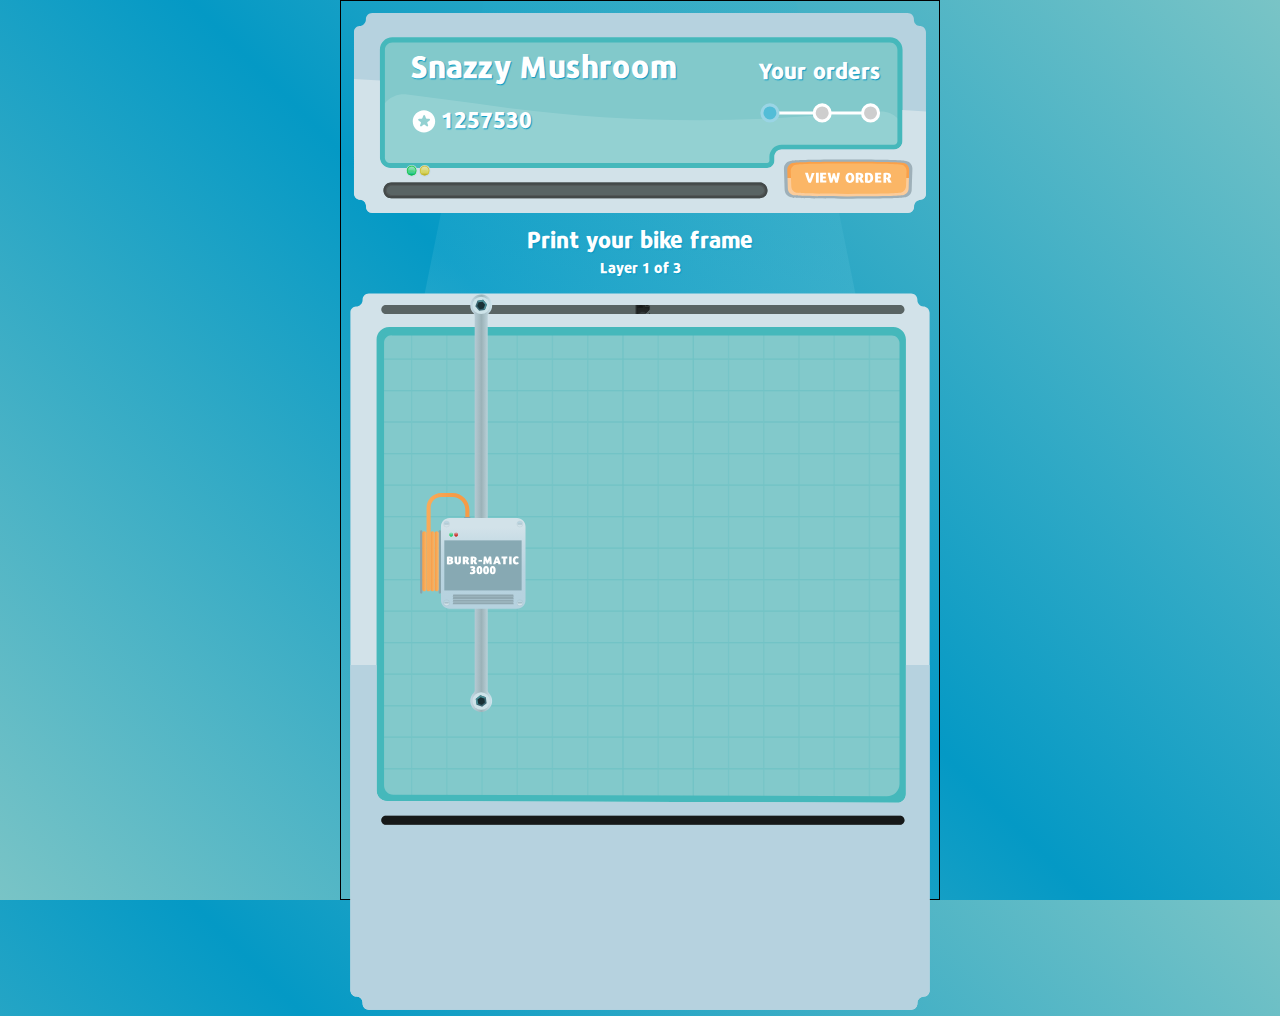
==== commit b9b93335: "Adding testing content" ====
--- a/printer.html
+++ b/printer.html
@@ -29,12 +29,13 @@
             </ul>
         </div> -->
         
+        
+        <h2 class="bikeFont h2-text">Print your bike frame</h2>
+        <h3 class="bikeFont h3-text">Layer 1 of 3</h3>
         <div id="bikePrinter">
-            <h2 class="bikeFont h2-text">Print your bike frame</h2>
-            <h3 class="bikeFont h3-text">Layer 1 of 3</h3>
-            <div id="wrapper">
-                <svg version="1.1" id="Layer_1" xmlns="http://www.w3.org/2000/svg" xmlns:xlink="http://www.w3.org/1999/xlink" x="0" y="0" viewBox="0 0 420 520" style="enable-background:new 0 0 420 520" xml:space="preserve"><style>.st0{fill:#fff}.st2{fill:#82c9cb}.st4{opacity:.6;fill:none;stroke:#46b4b8;stroke-width:.9129;stroke-miterlimit:10}.st8{fill:#2d577f}.st9{font-family:&apos;Repo-ExtraBlack&apos;}.st10{font-size:12.7942px}.st11{enable-background:new}.st12{fill:#33a3a4}.st13{opacity:.15}.st14{fill:#9ad5e5}.st15{fill:none;stroke:#142c4d;stroke-width:2.5735;stroke-miterlimit:10;enable-background:new}.st18{font-size:28.309px}.st19{letter-spacing:1}.st20{fill:#596464}.st26{fill:#3a6571}.st27{fill:#4b8d95}.st28{fill:#193035}.st30{fill:#cde3e9}.st33{opacity:.2;fill:#fff}.st36{fill:#90a8b1}.st37{opacity:.2;fill:none;stroke:#90a8b1;stroke-width:.7252;stroke-miterlimit:10}.st48{fill:#89a3ab}</style><path d="M397.4 376.8H28c-5.1 0-9.2-4.4-9.2-9.9V37.2c0-6.4 4.8-11.5 10.7-11.5h366.3c5.9 0 10.7 5.2 10.7 11.5V367c0 5.4-4.1 9.8-9.1 9.8z" style="fill:#228585"/><path class="st2" d="M27.1 370.9c-6.5 0-11.8-5.3-11.8-11.8V21.2h392.1v342c0 4.9-4 8.9-8.9 8.9l-371.4-1.2z"/><g style="opacity:.3"><path class="st4" d="M19.8 25.7h25.4v22.7H19.8zM45.2 25.7h25.4v22.7H45.2zM70.6 25.7H96v22.7H70.6zM96 25.7h25.4v22.7H96zM121.4 25.7h25.4v22.7h-25.4zM146.8 25.7h25.4v22.7h-25.4zM172.3 25.7h25.4v22.7h-25.4z"/><path class="st4" d="M197.7 25.7h25.4v22.7h-25.4zM223.1 25.7h25.4v22.7h-25.4z"/><path class="st4" d="M248.5 25.7h25.4v22.7h-25.4zM273.9 25.7h25.4v22.7h-25.4zM299.3 25.7h25.4v22.7h-25.4zM324.7 25.7h25.4v22.7h-25.4zM350.1 25.7h25.4v22.7h-25.4zM375.6 25.7H401v22.7h-25.4zM19.8 48.4h25.4v22.7H19.8zM45.2 48.4h25.4v22.7H45.2zM70.6 48.4H96v22.7H70.6zM96 48.4h25.4v22.7H96zM121.4 48.4h25.4v22.7h-25.4zM146.8 48.4h25.4v22.7h-25.4zM172.3 48.4h25.4v22.7h-25.4z"/><path class="st4" d="M197.7 48.4h25.4v22.7h-25.4zM223.1 48.4h25.4v22.7h-25.4z"/><path class="st4" d="M248.5 48.4h25.4v22.7h-25.4zM273.9 48.4h25.4v22.7h-25.4zM299.3 48.4h25.4v22.7h-25.4zM324.7 48.4h25.4v22.7h-25.4zM350.1 48.4h25.4v22.7h-25.4zM375.6 48.4H401v22.7h-25.4zM19.8 71.1h25.4v22.7H19.8zM45.2 71.1h25.4v22.7H45.2zM70.6 71.1H96v22.7H70.6zM96 71.1h25.4v22.7H96zM121.4 71.1h25.4v22.7h-25.4zM146.8 71.1h25.4v22.7h-25.4zM172.3 71.1h25.4v22.7h-25.4z"/><path class="st4" d="M197.7 71.1h25.4v22.7h-25.4zM223.1 71.1h25.4v22.7h-25.4z"/><path class="st4" d="M248.5 71.1h25.4v22.7h-25.4zM273.9 71.1h25.4v22.7h-25.4zM299.3 71.1h25.4v22.7h-25.4zM324.7 71.1h25.4v22.7h-25.4zM350.1 71.1h25.4v22.7h-25.4zM375.6 71.1H401v22.7h-25.4zM19.8 93.9h25.4v22.7H19.8zM45.2 93.9h25.4v22.7H45.2zM70.6 93.9H96v22.7H70.6zM96 93.9h25.4v22.7H96zM121.4 93.9h25.4v22.7h-25.4zM146.8 93.9h25.4v22.7h-25.4zM172.3 93.9h25.4v22.7h-25.4z"/><path class="st4" d="M197.7 93.9h25.4v22.7h-25.4zM223.1 93.9h25.4v22.7h-25.4z"/><path class="st4" d="M248.5 93.9h25.4v22.7h-25.4zM273.9 93.9h25.4v22.7h-25.4zM299.3 93.9h25.4v22.7h-25.4zM324.7 93.9h25.4v22.7h-25.4zM350.1 93.9h25.4v22.7h-25.4zM375.6 93.9H401v22.7h-25.4zM19.8 116.6h25.4v22.7H19.8zM45.2 116.6h25.4v22.7H45.2zM70.6 116.6H96v22.7H70.6zM96 116.6h25.4v22.7H96zM121.4 116.6h25.4v22.7h-25.4zM146.8 116.6h25.4v22.7h-25.4zM172.3 116.6h25.4v22.7h-25.4z"/><path class="st4" d="M197.7 116.6h25.4v22.7h-25.4zM223.1 116.6h25.4v22.7h-25.4z"/><path class="st4" d="M248.5 116.6h25.4v22.7h-25.4zM273.9 116.6h25.4v22.7h-25.4zM299.3 116.6h25.4v22.7h-25.4zM324.7 116.6h25.4v22.7h-25.4zM350.1 116.6h25.4v22.7h-25.4zM375.6 116.6H401v22.7h-25.4zM19.8 139.4h25.4v22.7H19.8zM45.2 139.4h25.4v22.7H45.2zM70.6 139.4H96v22.7H70.6zM96 139.4h25.4v22.7H96zM121.4 139.4h25.4v22.7h-25.4zM146.8 139.4h25.4v22.7h-25.4zM172.3 139.4h25.4v22.7h-25.4z"/><path class="st4" d="M197.7 139.4h25.4v22.7h-25.4zM223.1 139.4h25.4v22.7h-25.4z"/><path class="st4" d="M248.5 139.4h25.4v22.7h-25.4zM273.9 139.4h25.4v22.7h-25.4zM299.3 139.4h25.4v22.7h-25.4zM324.7 139.4h25.4v22.7h-25.4zM350.1 139.4h25.4v22.7h-25.4zM375.6 139.4H401v22.7h-25.4zM19.8 162.1h25.4v22.7H19.8zM45.2 162.1h25.4v22.7H45.2zM70.6 162.1H96v22.7H70.6zM96 162.1h25.4v22.7H96zM121.4 162.1h25.4v22.7h-25.4zM146.8 162.1h25.4v22.7h-25.4zM172.3 162.1h25.4v22.7h-25.4z"/><path class="st4" d="M197.7 162.1h25.4v22.7h-25.4zM223.1 162.1h25.4v22.7h-25.4z"/><path class="st4" d="M248.5 162.1h25.4v22.7h-25.4zM273.9 162.1h25.4v22.7h-25.4zM299.3 162.1h25.4v22.7h-25.4zM324.7 162.1h25.4v22.7h-25.4zM350.1 162.1h25.4v22.7h-25.4zM375.6 162.1H401v22.7h-25.4zM19.8 184.9h25.4v22.7H19.8zM45.2 184.9h25.4v22.7H45.2zM70.6 184.9H96v22.7H70.6zM96 184.9h25.4v22.7H96zM121.4 184.9h25.4v22.7h-25.4zM146.8 184.9h25.4v22.7h-25.4zM172.3 184.9h25.4v22.7h-25.4z"/><path class="st4" d="M197.7 184.9h25.4v22.7h-25.4zM223.1 184.9h25.4v22.7h-25.4z"/><path class="st4" d="M248.5 184.9h25.4v22.7h-25.4zM273.9 184.9h25.4v22.7h-25.4zM299.3 184.9h25.4v22.7h-25.4zM324.7 184.9h25.4v22.7h-25.4zM350.1 184.9h25.4v22.7h-25.4zM375.6 184.9H401v22.7h-25.4zM19.8 207.6h25.4v22.7H19.8zM45.2 207.6h25.4v22.7H45.2zM70.6 207.6H96v22.7H70.6zM96 207.6h25.4v22.7H96zM121.4 207.6h25.4v22.7h-25.4zM146.8 207.6h25.4v22.7h-25.4zM172.3 207.6h25.4v22.7h-25.4z"/><path class="st4" d="M197.7 207.6h25.4v22.7h-25.4zM223.1 207.6h25.4v22.7h-25.4z"/><path class="st4" d="M248.5 207.6h25.4v22.7h-25.4zM273.9 207.6h25.4v22.7h-25.4zM299.3 207.6h25.4v22.7h-25.4zM324.7 207.6h25.4v22.7h-25.4zM350.1 207.6h25.4v22.7h-25.4zM375.6 207.6H401v22.7h-25.4zM19.8 230.3h25.4V253H19.8zM45.2 230.3h25.4V253H45.2zM70.6 230.3H96V253H70.6zM96 230.3h25.4V253H96zM121.4 230.3h25.4V253h-25.4zM146.8 230.3h25.4V253h-25.4zM172.3 230.3h25.4V253h-25.4z"/><path class="st4" d="M197.7 230.3h25.4V253h-25.4zM223.1 230.3h25.4V253h-25.4z"/><path class="st4" d="M248.5 230.3h25.4V253h-25.4zM273.9 230.3h25.4V253h-25.4zM299.3 230.3h25.4V253h-25.4zM324.7 230.3h25.4V253h-25.4zM350.1 230.3h25.4V253h-25.4zM375.6 230.3H401V253h-25.4zM19.8 253.1h25.4v22.7H19.8zM45.2 253.1h25.4v22.7H45.2zM70.6 253.1H96v22.7H70.6zM96 253.1h25.4v22.7H96zM121.4 253.1h25.4v22.7h-25.4zM146.8 253.1h25.4v22.7h-25.4zM172.3 253.1h25.4v22.7h-25.4z"/><path class="st4" d="M197.7 253.1h25.4v22.7h-25.4zM223.1 253.1h25.4v22.7h-25.4z"/><path class="st4" d="M248.5 253.1h25.4v22.7h-25.4zM273.9 253.1h25.4v22.7h-25.4zM299.3 253.1h25.4v22.7h-25.4zM324.7 253.1h25.4v22.7h-25.4zM350.1 253.1h25.4v22.7h-25.4zM375.6 253.1H401v22.7h-25.4zM19.8 275.8h25.4v22.7H19.8zM45.2 275.8h25.4v22.7H45.2zM70.6 275.8H96v22.7H70.6zM96 275.8h25.4v22.7H96zM121.4 275.8h25.4v22.7h-25.4zM146.8 275.8h25.4v22.7h-25.4zM172.3 275.8h25.4v22.7h-25.4z"/><path class="st4" d="M197.7 275.8h25.4v22.7h-25.4zM223.1 275.8h25.4v22.7h-25.4z"/><path class="st4" d="M248.5 275.8h25.4v22.7h-25.4zM273.9 275.8h25.4v22.7h-25.4zM299.3 275.8h25.4v22.7h-25.4zM324.7 275.8h25.4v22.7h-25.4zM350.1 275.8h25.4v22.7h-25.4zM375.6 275.8H401v22.7h-25.4zM19.8 298.6h25.4v22.7H19.8zM45.2 298.6h25.4v22.7H45.2zM70.6 298.6H96v22.7H70.6zM96 298.6h25.4v22.7H96zM121.4 298.6h25.4v22.7h-25.4zM146.8 298.6h25.4v22.7h-25.4zM172.3 298.6h25.4v22.7h-25.4z"/><path class="st4" d="M197.7 298.6h25.4v22.7h-25.4zM223.1 298.6h25.4v22.7h-25.4z"/><path class="st4" d="M248.5 298.6h25.4v22.7h-25.4zM273.9 298.6h25.4v22.7h-25.4zM299.3 298.6h25.4v22.7h-25.4zM324.7 298.6h25.4v22.7h-25.4zM350.1 298.6h25.4v22.7h-25.4zM375.6 298.6H401v22.7h-25.4zM19.8 321.3h25.4V344H19.8zM45.2 321.3h25.4V344H45.2zM70.6 321.3H96V344H70.6zM96 321.3h25.4V344H96zM121.4 321.3h25.4V344h-25.4zM146.8 321.3h25.4V344h-25.4zM172.3 321.3h25.4V344h-25.4z"/><path class="st4" d="M197.7 321.3h25.4V344h-25.4zM223.1 321.3h25.4V344h-25.4z"/><path class="st4" d="M248.5 321.3h25.4V344h-25.4zM273.9 321.3h25.4V344h-25.4zM299.3 321.3h25.4V344h-25.4zM324.7 321.3h25.4V344h-25.4zM350.1 321.3h25.4V344h-25.4zM375.6 321.3H401V344h-25.4zM19.8 344.1h25.4v22.7H19.8zM45.2 344.1h25.4v22.7H45.2zM70.6 344.1H96v22.7H70.6zM96 344.1h25.4v22.7H96zM121.4 344.1h25.4v22.7h-25.4zM146.8 344.1h25.4v22.7h-25.4zM172.3 344.1h25.4v22.7h-25.4z"/><path class="st4" d="M197.7 344.1h25.4v22.7h-25.4zM223.1 344.1h25.4v22.7h-25.4z"/><path class="st4" d="M248.5 344.1h25.4v22.7h-25.4zM273.9 344.1h25.4v22.7h-25.4zM299.3 344.1h25.4v22.7h-25.4zM324.7 344.1h25.4v22.7h-25.4zM350.1 344.1h25.4v22.7h-25.4zM375.6 344.1H401v22.7h-25.4z"/></g><path d="M398.5 382.2 27.1 381c-12.1 0-21.9-9.8-21.9-21.9V21.2c0-5.6 4.5-10.1 10.1-10.1h392.1c5.6 0 10.1 4.5 10.1 10.1v342c-.1 10.4-8.5 18.9-19 19zM25.3 36.7v319.4c0 3.7 3 6.6 6.6 6.7l356.2 1.1c5.1 0 9.2-4.1 9.2-9.1v-318c0-3-2.5-5.5-5.5-5.5h-361c-3-.1-5.5 2.4-5.5 5.4z" style="fill:#45b8bb"/><path d="M19.9 359.9V34.3c0-5 4.1-9.1 9.1-9.1h363.8c5 0 9.1 4.1 9.1 9.1v328.1c0 3.4-2.8 6.2-6.2 6.2l-368.1-1.2c-4.3.1-7.7-3.3-7.7-7.5zm399-345.5c-.3-2.2-2.2-3.9-4.4-3.9-2.4 0-4.3-2.2-4.3-4.5v-.5c0-2.5-2-4.5-4.5-4.5H14.3c-2.5 0-4.5 2-4.5 4.5v.2c0 2.6-2.1 4.7-4.8 4.8-2.1.1-3.8 1.8-4 3.9v490.2h.1c.3 2.2 2.2 3.9 4.4 3.9 2.4 0 4.3 2.2 4.3 4.5v.5c0 2.5 2 4.5 4.5 4.5h391.4c2.5 0 4.5-2 4.5-4.5v-.2c0-2.6 2.1-4.7 4.8-4.8 2.1-.1 3.8-1.8 4-3.9V15l-.1-.6z" style="fill:#d2e2e9"/><path d="M419 269.1v235.4c-.2 2.1-1.9 3.8-4 3.9-2.7.2-4.8 2.2-4.8 4.8v.2c0 2.5-2 4.5-4.5 4.5H14.3c-2.5 0-4.5-2-4.5-4.5v-.4c0-2.4-1.9-4.5-4.3-4.5-2.3 0-4.1-1.7-4.4-3.9H1V269.1h18.9v90.7c0 4.2 3.4 7.6 7.6 7.6l368.2 1.2c3.4 0 6.2-2.8 6.2-6.2v-93.3H419z" style="fill:#b6d2df"/><text transform="translate(141.097 492.698)" class="st8 st9 st10">Heat</text><text transform="translate(241.122 492.698)" class="st8 st9 st10">Light</text><text transform="translate(335.636 492.698)" class="st8 st9 st10">Motion</text><path class="st2" d="M90.1 437.5c0-19.1-13.5-34.5-32.5-34.5S25 418.4 25 437.4s13.5 32.5 32.6 32.5 32.5-13.4 32.5-32.4z"/><g class="st11"><path class="st12" d="M57.6 406.7c16.4 0 28.8 13.2 28.8 30.8 0 16.9-11.8 28.6-28.8 28.6s-28.8-11.8-28.8-28.7c0-17.5 12.4-30.7 28.8-30.7m0-3.8c-19.1 0-32.6 15.4-32.6 34.5s13.5 32.5 32.6 32.5 32.5-13.4 32.5-32.4-13.4-34.6-32.5-34.6z"/></g><g class="st13"><image style="overflow:visible;opacity:.32" width="65" height="54" xlink:href="[data-uri] GXRFWHRTb2Z0d2FyZQBBZG9iZSBJbWFnZVJlYWR5ccllPAAABuBJREFUeNrsm/lupEYQxmloPIft 8blJnL8j5f0fJ1LeYNe3PRcDHVhVWZ+/qQbmsNeOjFRizM4A/evqOnuT5Ov4OvBw7/GQv7K/t3lW +Lf85/OCiAzabfi8QOc3h+PeYPB4tiT27ECfLXkFaZ9Q3B4hqKRwbiSDaxaQpAVAVUsp5wquhX0D cXsGkIF4EL2GoPD5ONs60FJkBVKC7BWI2xECzroOOq9lUMsBSA4w0ohWsBY0UtSyJClEEMqLFm0L w+0IIaPBNzIi0esMwzoYwkJkVsscznq9AE15WT7bwHAbQuBlkMuMNwMe13JYyxHIofzbUL7ne4JY yezr4Ke1PNfyJOepiEJZWktmEyBuCwgZQBgKgGbQk1pOQCZyfSwwtgUxFQCNPIg8iiiYOWjIVtrh toDgZVBDmfFmwKe1nIOcCgwFgRqRAgg2ljoA1ohnGfi9yF0tt/L5QYCohqgd2QiG62kT9OU92IFj GWwz8EuQCwBxCNqQA4gur6FeYgFa8SiDbgZ/A3IrYO5h2SzIdnTC8Bu4yAzsQQPhTAb+rZbfRBQE asOAIKQdARVqRQGaoTbiXp5/DKAHsOz0fed0z9A21mwD7zAgCA2AP2r5U+Sqlt8FxjnAOCTvgS7V +ox/D+CsMqTvIQAEiXFGOE8vw0243koj0EPoklCbcCGDviIAZwJqDIOwYgfXI8fQZXIAAIbghUZw De1PYkSnPz/XkxtdIlkPbVAIY5nlS9GEK9IEtQ1HoAE5eYo0Em47CtAcfZ8j1RzE0zgwIuWAK6k1 I7E0w3doQ2aAOCe78A2WwpjWa9qRW3QZ8dASvueGO0ZDW1BoXrVktesaAdqgD1Q3eUbagJqg9mBo eIddEruYxmQkCA5BFFZsYWmF72EbDgSEGskLEY0Xjsk7tHmGXXMiTvE5EONodAaxxQqWyZpWeEMb UCNy0IgTAaHCEDyt8beqnaQRECvIS55BpgTDdKVpizZo3KAh9IkM/iyiCdkbQuh6xyG84xlo6wSW 7CsPBpNugmBtUCM5ARAnEQjvUv9sgTGCnOeUwvyR4WKdCcIIoHBZHBvJ1Agouz0Yxm1gpJT/KIxj I/E7MEJ8UyMcaYTeWEFMCIIV1v6qSjxqMMKwwvDUWh5phDJnmHrTo8iS+JUQLC3W2sghgeBl7PqC GNFNx5bh+QC9GbYXA3j3sQFi7b19RM1Y1UYtlSYX60FsER/sY4mgNuN7t2qxj1SkMYzFLJCzPU1q HCU7SeTvtqhxFzCW4RxQcsYaYUaWLnJTFszuSvh+aGnMcAAT63+4Djh9Q3GGgem/j3kO35N4RT2G JdmYQA0Y/owwHEDNqO+RGllq2MAgo43LCUZuRL9OU3PfUhfA2iGWzIbynSUtD0xsSirNY4zPbQBO qX0kde9TXrS8SKzRhBoXPKW7gRKYBVSR7wHCXB7C2lKScBrMMzag9cz2KI8YZtcBIY1kqlaBKLws jUY1GhUBENpceZaC6Y28oEIYQQrPbTkcPNYEKqPGMSTr3tYcsloBrqch7mxCe2NJlJDJPUuFWGd/ AZqRGvk/QlgZnaiEXPOQ/P2R0SAaR6x+Cprc1UwOEY/WCaKQmX+CmS/kb43bXQRESWcLhDdAcCh/ QmE990d4VoNhoKuuxrEFIlBuP4cHlZLnP0DM7gxvsooYSjaW3tAKBHEKdY8Z9TnbokRuJBeRbvoa jBcQZCf0JvrFQozmg8wIxxNMvTRmJkQCtgGk+1olv4MO1oxaeiu4J4b6gbxdAQbf+u2r/uirpQEw SnKjhbxQbtQIq8igrU0dXBjOyN+Pob9pNXyXMKAjgpEYsc4CZEmGu9VGNDCChNwlqX5m+PTQQ/r4 e9WOKQ1+SrXHhQFjBFqK2wm0djmLNIm7y/kCg2OLVRLf4NF27hMWq93AGZwboiCWZJyH8vuSircI ErcPrE1StOXXlLubsnekc1Ql8X1NoWfmGdsvVRpxiNWjqIzfLmXg2ij+LvJDmsVPAkq75S9l/dZc QwxJgHKe5bd32rtkaF5leCNrC9ES7MBEtCLI7N+BwX2EDnkRK+n7TV6awezj0HsSkGAAKQgIbit6 EluhXfAGwrVowYPYnQV7DZzALPkgR8dSLCOBWgHGcSazfysQfsiyuBYw0WWxsUa89QHakYBljwHB fRMTyH80AlatuJelsSSP0c9YfkDtYPvB2qAJ4m3yejeNtTTW7JpPPuhBtoMF92ByxFvJ9VnyeitR kax3xXsVOT7MYWxwteqpnjJiK7z+CcLycp8ChFFg5s0jnJpXRvZbypIIbeX0zwjDGfVNtiu8ATV0 9RWSTw6kszjTFfR9ShAGkNZQ/j3/J9DX8X85/hNgACtcvEyBhXesAAAAAElFTkSuQmCC" transform="translate(28.557 400.426)"/><path class="st14" d="M83.9 436.8c3.6-13.7-3.6-26.2-17.3-29.7-13.7-3.6-25.3 3.3-28.8 17.1s9.6 3 23.3 6.6 19.2 19.7 22.8 6z"/></g><path class="st15" d="M90.2 437.5c0-19.1-13.5-34.6-32.6-34.6S25 418.4 25 437.4c0 19.1 13.5 32.5 32.6 32.5s32.6-13.3 32.6-32.4z"/><g style="opacity:.26"><text transform="translate(40.791 447.94)" class="st9 st18 st19" style="fill:#016d89">55</text></g><text transform="translate(40.791 447.083)" class="st0 st9 st18 st19">55</text><path class="st2" d="M190.9 437.5c0-19.1-13.5-34.5-32.5-34.5s-32.6 15.4-32.6 34.5 13.5 32.5 32.6 32.5 32.5-13.5 32.5-32.5z"/><g class="st11"><path class="st12" d="M158.4 406.7c16.4 0 28.8 13.2 28.8 30.8 0 16.9-11.8 28.6-28.8 28.6s-28.8-11.8-28.8-28.7c0-17.5 12.4-30.7 28.8-30.7m0-3.8c-19.1 0-32.6 15.4-32.6 34.5s13.5 32.5 32.6 32.5 32.5-13.4 32.5-32.4-13.4-34.6-32.5-34.6z"/></g><g class="st13"><image style="overflow:visible;opacity:.32" width="66" height="54" xlink:href="[data-uri] GXRFWHRTb2Z0d2FyZQBBZG9iZSBJbWFnZVJlYWR5ccllPAAABuVJREFUeNrsm/lu4kgQxt0+cCBA LpKZ2b9X2vd/nJX2DWZnchNO99ijquyXL9WNDeRaxVLJCQHj/rnu6iTJ5/F5WId7rS/6M/ur6/f5 f9Z/f3wYgYW7Dt/p6fwqgNwLAcCzJdb3e/rZkmfv2ycc9wIQGknh3EgGr1lQQhAqQ0xA+4Di9gQC IWQgOYi+hrD0855gNItey3klP6/hZ/z7I5hdgbg9gMCnrwvvGVIAkNTQDtaGFciiliWcV3DeGxS3 ozagJuiiD0T6IKUIA+Gjgqe+FJmDzEDmAmdhQdkGiNuDNhSy0AbAoJbDWoYihyJ9+XsPTCYGY0Ug HkSmtdyLTEUeCMqjb+kKxO0AogBNGMjiR7Uc1TKW80hksAOMmSy4AXAnciNyK6JQ5qwlXYC4LUCo byhBE5rFH9dyUsup/Hwsr48MzUgBBjpQNpMFwJjKwhsI17Vc1nIl52uBNJX3L7cBkneApgvIQRtG sugzEgUyAjNRJ5pviCYVRA4EoiZyIwD02qVxXSef+w24fpitgOQdtaIAjRjLoie1XNRyLnImGjIW 0+kbN5xGki7UjrUB5FZAhK6NRycgeUfz6IFGnAqEr7V8EZnI60fGzWYAgrNQzj41KmB+oUDUKasf KsEPuUBa3wpI3gFEIV9+KCYwERDfRC5EKxBEj0C4DTWKNzJR1ZISwrZCYIccg5EA5M6awbmEmseR LPpCtOGbQJmAnziI3GjXQs3LdQpDLG3j5O1J+h7TjqyFVuQEYgIQ/hAQ52IeY1Bf9hFppHCLSajO yQh2GvA5a07ITtNJ8tP/aK0ZeiMYRjWEngiQczmfgUaoj8gijnKbPEj9igWJzQAdL6b0FWmN36gZ gehxCFoR8hMDcmZppDrdFQxrC36XjwBZg3Z41o68ha/oyRMfUWJ1As5SfcRLQAgByY0IhKGYa5kF JWMcxZ5rRk0s5iu+gsM8FyAj8BEhr/5SQCyT8RSO51DUYaqesHbkGzLOHMKp1htHoBEDI494jb4q +hAM+wpAa5lbqGHuoahbWdqRRspzzi2GAmQMFSmCeLXmcsCcCzFnrJWOoWDsg08zH1oeUMEUmjRY lQ4h+yvBT7gX9BNtTCaFXESBaMU8Ji0OwkgjJoK9ij5AGBgV6FuAsDQkB20e0MPrUyL4+3NiDa1g 9CAN7gdK8bcEEXqAPbjnAdUxBfVT3KbQmkI/s4QLlYF6IwGH5jfUB9vOUro61NhDzCgveQrD6G0i kMLoR6QU453Rwg8NhDg8JpHzLg61JNE1WNXzE82wZh9WDeCoBgi1+0NDoNB8JTZwch2BZGQypdGh bx1N+Hcf6EI5ek9lVIyVUQtYRVdG6TU+Pd/CN8W0GiVvoxlWGV0Z2Zz2I7GTxIOfyhj2VJT58pDJ EgbUtndrzXLywNzGaVmfR/oIFXSop9JwvRVHlEi+n1G1uDJKZ55ppBQGedhU0uCp6NgXcUbfNjN6 H8+6bVzsOEMbHgTCpdyoFxBaqmMtsDKqRC6hHU3euIN1AHnBAQ2grDGDa+FHunXHGzVp1IW0YiYa cSU3rhoxlN9TGgUuAyAsGIWRx/AQamj0O7nD5QON5dDgujIcetBneCiFZ6IVqgFzKXwG8lkXgLE2 zpWRC/SgRdA3aqAjqoc4+w09+Yp814pM2NzmkEcc50pg6JetxGSuwEScMSTmSfmanogzfMaBURBq 7+QEpmXYj1CTzSjqeFrD0tBYjG6PPdGQA9ULIZyFOFJMXJJIv9ES9PaZYS5YdV6JFt4JjJnRk2Cz 8YZGLKHhY2mHbSbgNyrDbNSZ5kYaHrNLtlEXGF4jkBsAcU8DZt6KUEH1nAQmcgv6LD8c22cYQHAY PA/k9T6xd9X4SG0S2ttRGlP2B9qCgGo/lO8u5JoWhLkBMq4ZASBWZzo0CfOReiQGBGsK3o+BbTtc FPqCIfixNX3+IXm6n2MdyIrDGag4FS9QXIu47ZPuB5vPmiLTkmzeEv3boaynSp7v42CfU1kPbOPg WaFAdeutMd62W4fgetamNgvOgjrgWiKMIMJo1LsmJ7xgM8H7zrvePMPZ9cDrtQSD25tmMJ0fS3h2 8lqTMf8QKLqhRcNzuyHSWx5N274Z/QWGz1Ug7be2LCiIf2v5DlDu5H1qKkmbUcGbHeCrEiPEs4bM AcBYwnIqf7sDKNfyPnSgycYh0jvVkiSSUC0gB9L9Xg2EnyKX8tp98t+eL3N707uFETEba2fP3Bgc XcMAaQrR5DEd51mrSz7IEdhkx/2QHNJyHi8+yVyt6PdhYBhAuL3HZX2wYq1B+J0aH+8QiEvsbQls Vrxz2O/cBfoAUDb+l8KmxPDDwjCgRNP+1/6vps/j/3T8EmAAeYHMSOo1D/kAAAAASUVORK5CYII=" transform="translate(128.557 400.426)"/><path class="st14" d="M184.7 436.8c3.6-13.7-3.6-26.2-17.3-29.7-13.7-3.6-25.3 3.3-28.8 17.1s9.6 3 23.3 6.6 19.2 19.7 22.8 6z"/></g><path class="st15" d="M191 437.5c0-19.1-13.5-34.6-32.6-34.6s-32.6 15.4-32.6 34.5 13.5 32.5 32.6 32.5 32.6-13.3 32.6-32.4z"/><text transform="translate(40.002 491.784)" class="st8 st9 st10">TIME</text><path class="st20" d="M26.6 377.9h371c1.8 0 3.3 1.5 3.3 3.3 0 1.8-1.5 3.3-3.3 3.3h-371c-1.8 0-3.3-1.5-3.3-3.3 0-1.8 1.5-3.3 3.3-3.3z"/><defs><filter id="Adobe_OpacityMaskFilter" filterUnits="userSpaceOnUse" x="23.3" y="377.9" width="377.6" height="6.6"><feColorMatrix values="-1 0 0 0 1 0 -1 0 0 1 0 0 -1 0 1 0 0 0 1 0" color-interpolation-filters="sRGB" result="source"/></filter></defs><mask maskUnits="userSpaceOnUse" x="23.3" y="377.9" width="377.6" height="6.6" id="SVGID_1_"><g style="filter:url(#Adobe_OpacityMaskFilter)"><image style="overflow:visible" width="382" height="11" xlink:href="[data-uri] EAMCAwYAAAHGAAACTAAAA2P/2wCEABALCwsMCxAMDBAXDw0PFxsUEBAUGx8XFxcXFx8eFxoaGhoX Hh4jJSclIx4vLzMzLy9AQEBAQEBAQEBAQEBAQEABEQ8PERMRFRISFRQRFBEUGhQWFhQaJhoaHBoa JjAjHh4eHiMwKy4nJycuKzU1MDA1NUBAP0BAQEBAQEBAQEBAQP/CABEIAAsBfgMBIgACEQEDEQH/ xAB7AAEBAQEBAAAAAAAAAAAAAAAGAAQFBwEBAAAAAAAAAAAAAAAAAAAAABAAAwABBQEBAAAAAAAA AAAAAAYWBUABMQIDUDQRAAIDAQABAwQDAQAAAAAAAAAB0ZIzRQIRMQOBEgQ0IcFEBRIBAAAAAAAA AAAAAAAAAAAAQP/aAAwDAQACEQMRAAAA5KXz3eM4ZDOGQzhkM4ZDOGQzhkM4ZDOGQzhkM4ZDOGQz hkM4ZDOGQzhkM4ZDOGQzhkM4ZDOGQzhkM4ZDIvl55//aAAgBAgABBQDUf//aAAgBAwABBQDUf//a AAgBAQABBQBUXMZlfCAWyAWyAWyAWyAWyAWyAWyAWyAWyAWyAWyAWyAWyAWyAWyAWyAWyAWyAWyA WyAWyAWyAWyAWyAWyAWyAWyAWyAWyAWyAWyAWyAWyAWyAWyAWyAWyAWyAWyAWyAWyAWyAWyAWyAW zugrm3X3X8d5sWP4+bvx2/d//9oACAECAgY/AEf/2gAIAQMCBj8AR//aAAgBAQEGPwB/J+Z8j8fL 1a9Pu9PY0d3Jo7uTR3cmju5NHdyaO7k0d3Jo7uTR3cmju5NHdyaO7k0d3Jo7uTR3cmju5NHdyaO7 k0d3Jo7uTR3cmju5NHdyaO7k0d3Jo7uTR3cmju5NHdyaO7k0d3Jo7uTR3cmju5NHdyaO7k0d3Jo7 uTR3cmju5NHdyaO7k0d3Jo7uTR3cja+V3cn43/P8fk9fxvm+/wC9+vt9vi/JfyeX7Pv/AJv7OodQ 6h1DqHUOodQ6h1DqHUOodQ6h1DqHUOodQ6h1DqHUOodQ6h1DqHUOodQ6h1DqHUOodQ6h1DqHUOod Q6h0/qeP7P139n7H/9k=" transform="translate(21 375.869)"/></g></mask><path d="M26.6 377.9h371c1.8 0 3.3 1.5 3.3 3.3 0 1.8-1.5 3.3-3.3 3.3h-371c-1.8 0-3.3-1.5-3.3-3.3 0-1.8 1.5-3.3 3.3-3.3z" style="opacity:.75;mask:url(#SVGID_1_)"/><path class="st20" d="M26.6 9.3h371c1.8 0 3.3 1.5 3.3 3.3 0 1.8-1.5 3.3-3.3 3.3h-371c-1.8 0-3.3-1.5-3.3-3.3 0-1.8 1.5-3.3 3.3-3.3z"/><defs><filter id="Adobe_OpacityMaskFilter_00000030464346691171308600000004084556166660602247_" filterUnits="userSpaceOnUse" x="23.3" y="9.3" width="377.6" height="6.6"><feColorMatrix values="-1 0 0 0 1 0 -1 0 0 1 0 0 -1 0 1 0 0 0 1 0" color-interpolation-filters="sRGB" result="source"/></filter></defs><mask maskUnits="userSpaceOnUse" x="23.3" y="9.3" width="377.6" height="6.6" id="SVGID_00000023243491783873474920000008136539168856844458_"><g style="filter:url(#Adobe_OpacityMaskFilter_00000030464346691171308600000004084556166660602247_)"><image style="overflow:visible" width="382" height="12" xlink:href="[data-uri] EAMCAwYAAAHOAAACmgAAA+T/2wCEABALCwsMCxAMDBAXDw0PFxsUEBAUGx8XFxcXFx8eFxoaGhoX Hh4jJSclIx4vLzMzLy9AQEBAQEBAQEBAQEBAQEABEQ8PERMRFRISFRQRFBEUGhQWFhQaJhoaHBoa JjAjHh4eHiMwKy4nJycuKzU1MDA1NUBAP0BAQEBAQEBAQEBAQP/CABEIAAwBfgMBIgACEQEDEQH/ xACDAAEBAQEBAAAAAAAAAAAAAAAGAAUDBwEBAAAAAAAAAAAAAAAAAAAAABAAAwEAAAUEAwAAAAAA AAAAAAUXJkABAgMGEhMVFgQUBxEAAQQDAAIABgIDAAAAAAAAAAEx0QKSokQREiFBcRMEFKEDMgUV EgEAAAAAAAAAAAAAAAAAAABA/9oADAMBAAIRAxEAAADMTedbQrikK4pCuKQrikK4pCuKQrikK4pC uKQrikK4pCuKQrikK4pCuKQrikK4pCuKQrikK4pCuKQrikKi/PEP/9oACAECAAEFAOI//9oACAED AAEFAOI//9oACAEBAAEFAPEvGVzjsTlETlETlETlETlETlETlETlETlETlETlETlETlETlETlETl ETlETlETlETlETlETlETlETlETlETlETlETlETlETlETlETlETlETlETlETlETlETlETlETlETlE TlETlETlETlEdX85RcuX5Hja/t+SK/l/d5fezeG8N4bw3hvDeG8N4bw3hvDeG8N4bw3hvDeG8N4b w3hvDeG8N4bw3hvDeG8N4bw3hvDeG8N4bw3hvDeG8Ov7z6er5T93/9oACAECAgY/AEf/2gAIAQMC Bj8AR//aAAgBAQEGPwBf7Pyrql/Kp6pbw30Hvksj3yWR75LI98lke+SyPfJZHvksj3yWR75LI98l ke+SyPfJZHvksj3yWR75LI98lke+SyPfJZHvksj3yWR75LI98lke+SyPfJZHvksj3yWR75LI98lk e+SyPfJZHvksj3yWR75LI98lke+SyPfJZHvksj3yWR75LI98lke+SyPfJZHvksj3yWR75LI90+tl k/F/1lbqv4/9/v7r5b1qtk+Iv/M+57/P7bfz8D4fsaHRodGh0aHRodGh0aHRodGh0aHRodGh0aHR odGh0aHRodGh0aHRodGh0aHRodGh0aHRodGh0aHRodGh0aHRodGh0aHRodGh0aHRodGh0aHRodGh 0aHRodGgvv8AsePn/iV9vu/uey+nnz7efn4P/9k=" transform="translate(21 6.869)"/></g></mask><path d="M26.6 9.3h371c1.8 0 3.3 1.5 3.3 3.3 0 1.8-1.5 3.3-3.3 3.3h-371c-1.8 0-3.3-1.5-3.3-3.3 0-1.8 1.5-3.3 3.3-3.3z" style="opacity:.75;mask:url(#SVGID_00000023243491783873474920000008136539168856844458_)"/><linearGradient id="SVGID_00000058554779470153080400000003069161674488384908_" gradientUnits="userSpaceOnUse" x1="-3020.77" y1="677.299" x2="-3020.77" y2="779.569" gradientTransform="rotate(-90 -1759.766 -1248.443)"><stop offset=".159" style="stop-color:#c5d9e5"/><stop offset=".76" style="stop-color:#aac0c7"/></linearGradient><circle style="fill:url(#SVGID_00000058554779470153080400000003069161674488384908_)" cx="212.1" cy="12.6" r="8.1"/><g><path class="st26" d="m207.9 16 5.1 1.9 4.2-3.4-.8-5.4-5.1-1.9-4.2 3.4z"/><path class="st27" d="m207.9 16 5.1 1.9 4.2-3.4-.8-5.4"/><path class="st28" d="m209.3 14.9 3.4 1.3 2.9-2.3-.6-3.7-3.4-1.3-2.9 2.3z"/></g><g id="ArmMechanism"><linearGradient id="Arm_00000010284892720583378820000010642210704492441228_" gradientUnits="userSpaceOnUse" x1="201.988" y1="196.193" x2="222.301" y2="196.193"><stop offset="0" style="stop-color:#c5d9e5"/><stop offset=".395" style="stop-color:#a5bcc3"/><stop offset=".512" style="stop-color:#9bb2b8"/><stop offset="1" style="stop-color:#cfe6ef"/></linearGradient><path id="Arm" style="fill:url(#Arm_00000010284892720583378820000010642210704492441228_)" d="M222.3 379.8c0 6-5.2 10.8-11.3 10.1-4.5-.5-8.3-4.1-8.9-8.7-.5-3.3.7-6.4 2.8-8.5.8-.8 1.2-2 1.2-3.1V22.7c0-1.2-.4-2.3-1.2-3.1-1.8-1.8-2.9-4.3-2.9-7.1 0-6 5.2-10.8 11.3-10.1 4.5.5 8.3 4.1 8.9 8.7.5 3.3-.7 6.4-2.8 8.5-.8.8-1.2 1.9-1.2 3.1v346.9c0 1.1.4 2.3 1.2 3.1 1.8 1.9 2.9 4.4 2.9 7.1z"/><g id="armBottomBolt"><circle class="st30" cx="212.1" cy="379.8" r="8.1"/><path class="st26" d="m216.4 376.4-5.1-2-4.2 3.5.8 5.3 5.1 2 4.2-3.4z"/><path class="st27" d="m216.4 376.4-5.1-2-4.2 3.5.8 5.3"/><path class="st28" d="m215 377.5-3.4-1.3-2.9 2.3.6 3.7 3.4 1.3 2.9-2.4z"/></g><g id="armTopBolt"><circle class="st30" cx="212.1" cy="12.4" r="8.1"/><path class="st26" d="m215.5 16.6 2-5-3.5-4.3-5.3.9-2 5.1 3.5 4.2z"/><path class="st27" d="m215.5 16.6 2-5-3.5-4.3-5.3.9"/><path class="st28" d="m214.4 15.3 1.4-3.5-2.4-2.8-3.6.5-1.4 3.5 2.4 2.9z"/></g></g><g><path d="M145.8 418.8h25.1c1.2 0 2.1.9 2.1 2.1 0 1.2-.9 2.1-2.1 2.1h-25.1c-1.2 0-2.1-.9-2.1-2.1 0-1.1 1-2.1 2.1-2.1z" style="fill:#f3400b"/><path d="M145.8 426.6h25.1c1.2 0 2.1.9 2.1 2.1 0 1.2-.9 2.1-2.1 2.1h-25.1c-1.2 0-2.1-.9-2.1-2.1 0-1.2 1-2.1 2.1-2.1z" style="fill:#f9b466"/><path class="st0" d="M145.8 434.3h25.1c1.2 0 2.1.9 2.1 2.1 0 1.2-.9 2.1-2.1 2.1h-25.1c-1.2 0-2.1-.9-2.1-2.1 0-1.1 1-2.1 2.1-2.1zM145.8 442.1h25.1c1.2 0 2.1.9 2.1 2.1 0 1.2-.9 2.1-2.1 2.1h-25.1c-1.2 0-2.1-.9-2.1-2.1 0-1.2 1-2.1 2.1-2.1zM145.8 449.8h25.1c1.2 0 2.1.9 2.1 2.1 0 1.2-.9 2.1-2.1 2.1h-25.1c-1.2 0-2.1-.9-2.1-2.1 0-1.2 1-2.1 2.1-2.1z"/></g><g><path class="st2" d="M292.3 437.5c0-19.1-13.5-34.5-32.5-34.5-19.1 0-32.6 15.4-32.6 34.5s13.5 32.5 32.6 32.5c19-.1 32.5-13.5 32.5-32.5z"/><g class="st11"><path class="st12" d="M259.8 406.7c16.4 0 28.8 13.2 28.8 30.8 0 16.9-11.8 28.6-28.8 28.6S231 454.3 231 437.4c0-17.5 12.3-30.7 28.8-30.7m0-3.8c-19.1 0-32.6 15.4-32.6 34.5s13.5 32.5 32.6 32.5 32.5-13.4 32.5-32.4-13.5-34.6-32.5-34.6z"/></g><g class="st13"><image style="overflow:visible;opacity:.32" width="65" height="54" xlink:href="[data-uri] GXRFWHRTb2Z0d2FyZQBBZG9iZSBJbWFnZVJlYWR5ccllPAAABtBJREFUeNrsm/lu40YMxjWSLEe2 E2ez2bP/Fuj7P06BfYK22dyXDqvSgnQ/f+aM5CNXEQGE7Ngra376yCE5s1H0frwfeLjn+JHfkz+2 +a3mR/3n2wXhGbTb8PcaOj85HPcEAHDQlvl+u6HXlq1A2icUt2cAajFYImcfkCgAYNFaLecF/K3Z NxC3Jwg88JQsEXMABX8fn7YOtBarwGqwvQJxe1BBDAPtBp2JjeH1CIDEHlWwCjorWyvISjGEslTR tjDcHlSQyEC7AR+ITVrLwSwY1sEQHsXuW3uAs/69BKUs3WcbGG4HCKqAEQx+2tqstUOxKUDJNgBR ydPXwd+1dtvajZzvxBRKYbnMJkDcDhBGIv9cBnzU2lzsWM4KI5fvbgPiTgB0diV2LaZgHkAhW6nD 7QBBVXAoA//Q2sfWTsTmAmcq31UQMYDgYKkDYEXcysAvxS5aO5fXVwJEFVKQuwyC4baAoLFAVaAA Pomdyt+OBVIu3x8BiL5ZQ2eJR1DFtQy6G/xPsHMBo0DuDXX0wki3VMJUnrgC+Az2UUCgGrKAGqKA KkpQhsaIS4pB6nYjmpVWXK4dSxBGOkAxCiI1IHQD/yr2RaCcAITcM3VGHkWgKhY0hWognslrDMSW 4kJZ6dqR9KhBn6ClhG7g31r7rbXvAgNBzCA2ZJRcYZKFxjlJCjNTBucMVDCCZC0KZKTRSXza/GzO hoMgl0jlRycywBOC8E0gnIJLTAhAQtmnrw7Bz0PZ6ggMr99QVmrBiCwY6QCX0GnScokvEBeORQW5 4a9uw5wFny5nr4kBIwF3wPhS8Qzic5EkoAbMFWYC4ZMA+G4oYeZJnOIdahqfYiy3cqAGDLQKY5lo WapIBwRIdIsPMnCdJk9ICQphGxUMUYivxG8osD4Y2ScqY00VSSA2oEsogK+ghM8QGHNKmPYJIerp b6DieNp9hGJtxUVYFWlADZo85fLENXtUm8PMkFHkfsoWoF47hvvXWaKQhOoGki9NxTXrjK1YEXt+ COODptFHAuPYSJaSJ1RCXzC3st1jqncmlHSt3aMPBMaHqVxsToXUS0EYAsO637GR4q+DoGYLF1ZY Ws+MavK5ITCMBB5cbtzvBLLP5f3KmNcUwb6XGX0GK7d/KQgWDG4NzCAV55pnJZbFHrewLop5fRaS 2QuB4AeYQ03SW5ilA0AcQMvNguB8axBb5AdPASMHENk2IFIqcjIiil0lRw3YyPM+lBfsCsYZPdQx FH5jqFVsEMbaBBc6CcUDrPAczcvW2kTjeXqupxAbCsVRrGAYYyrTYwiYv/oUqfFjvuC3oDzeyXte j1gYrxGGo5I7pTKcq9Rmg4DMs8jIU6ky6CbtWW3CRiq2zRxlaVz/19SarwFE3HOjqad07wPiK8xS TxGI6l4qojEkX8KagqasuXzvEYorVEpNxmUwBrQRBLAxBOKMpMyDGNJvjQNmwvwFovORzldACRXk 7dfSHD2QCzwIEIXIy3I4+JLKYE5+DozonsPf2L8TQyGhhvTgoJsabqED0IbphdxIJHAu5UZjgGY1 QipjJSryTM0TI3HjviQCCc0wzYZTeBBEJSBuoFQv5f1E5Os8IGo6WyBSAwSukh2BHQKcAyMx8i0U +cyc0lNPO13XFG5A/vcSJ8ae+MCDrgPBMjVUgSDmUPZrJVnI5zogKzniDrj1MBZGd/s/EBQn1D30 4qXMFldyAzEpiJultedJWNPbmFJ5LPmtRZsKgGSeFj66JlpFq+cRzxoMg/ODUm7G1zr3yc+Soi/x yQjGFS36PhCMQ7k+KrQ2epa8cr6wForX8oj2g0YyzZqkb01hzQAb0kvQadK36n0PAyqMIKxusoCn r3kPbiPgRm64nS8wGqNF7gJR2ncekhZr3Cjg5nUBmPdEMIwKlhAa2krAIAujtR9e6eoam12D03jy lhssBiohCqhp4UnGSs9UbP3bAoJ6t0D8d2t/tfaPvL+WzxXIsoEbXPsU/2mgi2UlMTvtXTKUt6AV 8TKytxCh/88p68VtA9ewh6IA14jMWWPIwWD2ceg1A0CsTWUYCLUEmIqLFaIIVcGFoYS1HTVp9EoO A0jkcZuKgqFO61Nx9UoGfiYwLqCdX1JO0x8jXurwxCZWSGUAuYW66AxAnAuoW3aN0ALPa1SHL6gq hFuof1L5XMsD3Wp0RxDWArqLXvnRs5Mvhw71WD5votVdNjh9LhMqDvCvHoQBA/uSo2h1w4gme+g2 vB+zC5KvP0ZsGDcwXvDmVF4FX84W1kaRN6GIgDqcp/PUeGofb87z5kAYXfcoCu/tHrQL902CMIAE U/nn/J9A78f/5fhXgAEAON6+dMP0Lk4AAAAASUVORK5CYII=" transform="translate(230.557 400.426)"/><path class="st14" d="M286.1 436.8c3.6-13.7-3.6-26.2-17.3-29.7-13.7-3.6-25.3 3.3-28.8 17.1-3.6 13.7 9.6 3 23.3 6.6s19.2 19.7 22.8 6z"/></g><path class="st15" d="M292.3 437.5c0-19.1-13.5-34.6-32.6-34.6s-32.6 15.4-32.6 34.5 13.5 32.5 32.6 32.5 32.6-13.3 32.6-32.4z"/></g><path class="st33" d="M247.2 416.6h25.1c1.2 0 2.1.9 2.1 2.1 0 1.2-.9 2.1-2.1 2.1h-25.1c-1.2 0-2.1-.9-2.1-2.1 0-1.2.9-2.1 2.1-2.1zM247.2 424.3h25.1c1.2 0 2.1.9 2.1 2.1 0 1.2-.9 2.1-2.1 2.1h-25.1c-1.2 0-2.1-.9-2.1-2.1 0-1.1.9-2.1 2.1-2.1z"/><path class="st0" d="M247.2 432.1h25.1c1.2 0 2.1.9 2.1 2.1 0 1.2-.9 2.1-2.1 2.1h-25.1c-1.2 0-2.1-.9-2.1-2.1 0-1.2.9-2.1 2.1-2.1zM247.2 439.8h25.1c1.2 0 2.1.9 2.1 2.1 0 1.2-.9 2.1-2.1 2.1h-25.1c-1.2 0-2.1-.9-2.1-2.1 0-1.2.9-2.1 2.1-2.1zM247.2 447.5h25.1c1.2 0 2.1.9 2.1 2.1 0 1.2-.9 2.1-2.1 2.1h-25.1c-1.2 0-2.1-.9-2.1-2.1 0-1.1.9-2.1 2.1-2.1z"/><g><path class="st2" d="M394.9 437.5c0-19.1-13.5-34.5-32.5-34.5s-32.6 15.4-32.6 34.5 13.5 32.5 32.6 32.5 32.5-13.5 32.5-32.5z"/><g class="st11"><path class="st12" d="M362.4 406.7c16.4 0 28.8 13.2 28.8 30.8 0 16.9-11.8 28.6-28.8 28.6s-28.8-11.8-28.8-28.7c0-17.5 12.4-30.7 28.8-30.7m0-3.8c-19.1 0-32.6 15.4-32.6 34.5s13.5 32.5 32.6 32.5 32.5-13.4 32.5-32.4-13.4-34.6-32.5-34.6z"/></g><g class="st13"><image style="overflow:visible;opacity:.32" width="65" height="54" xlink:href="[data-uri] GXRFWHRTb2Z0d2FyZQBBZG9iZSBJbWFnZVJlYWR5ccllPAAABuNJREFUeNrsm/lu20YQxrk8REuW 5Et2k/5doO//OAX6Bm3iW9ZBcUsGM86Xz7MrUvJZmMCAiixR3B/nnk2SfB6fBx7uNX7kj+zPvr/l /9789bFBBBbtevyep/OrwHEvsHg8W2L9tqfXljz53HOCcc8MoJUUzq1k8J4FJASgNsSE8xxA3DNA QAAZSA6i7yEo/b4nEO2CN3Ku5PUGXuPfH6HsC8PtCQGfui56YEgBMFJDK1gLKpBVI2s4V3B+NiBu Dy1ADdAFH4gMQUoRhsFHDU97LbIEWYAsBczKArILDLenFhSyyHbxo0YOGxmLHIoM5e8DMJMYiIog PIjMG7kXmYs8EJBHX9IXhtsRQgEaMJKFTxo5amQq54nIaA8QC1lsu/g7kRuRWxEFsmTt6APD9YSg vqAEDWgXftzISSOn8vpY3p8YGpECCHSWbBorADGXRbcArhu5bORKztcCaC6fX+8CI+8IS28+By2Y yILPSBTGBExDHWa+JWrUECEQhprFjSxer10a13XyvR9wmwfZCUbeQxsK0ISpLHjWyEUj5yJnohlT MZehcbNpJKFCrdgYMG4FQujaePSCkfcwiQFowqkA+NLIbyIzef/IuNEMIHB2yVmlen/MHxSGOmD1 OyX4HRdI1TvByDtCKOSHD0XtZwLhq8iFaANCGBAEt6Xm8EaGqdpRQmhWAOx8YyASANxLIzhXUJM4 kgVfiBZ8FSAz8AsHkZvsW3R5uU5hiKVlnJj9kpLHtCLbog05QZgBgN8FwrmYxBRUln1CGinCYhKq WzICnQZ8zIaTrdN0lnz33zpphN4EhkoNkycC41zOZ6AJ6hOyiFPcJcdRP2IBYtVHJ4tpek3a4qMa EYgSh6ANIb8wIseVRqrMfaGwluBv+QiMDWiFZ63It/iGgTzpCSVNJ+AY1Se8BIAQjNyINBhuuTZZ UaLF0epXjWhIxXzDF3CO5wJjAj4h5L1fCoZlJp5C7hIKNEy/E9aKPJJJ5hAytX44Ak0YGXnCa/RA 0WdgaNfFa21yCzXJPRRolaUVaaDE5txhLDCmUFkihFdpAkdMuBATxtrnGIq/Ifgw84Hlhtql0GDB 6nIMWV0JfsG9oF/oYiYp5BoKQyvfKWlvEEQaMAvsNQwBwMioJN8CgqUZOWjxiB7ckJK8H98TK9gK YgCp7TBQTr8lhNDDG8A9j6guKagf4mLhM4X+YwkXKQP1QwLOy2/J93eddfR1nrEHmFHe8ROE0YtE GIXRT0gphjujzR4a1nAITCLnfZxnSaJrsKrgR42wZhNWTu8opw+15EMDmtD8IzYMcj1hZGQmpdFJ 7xQ1+N8+0D1y9JnaqPxqI7e3CqiMUmZ8ar6DL4ppM0q+TSOsUrg2sjTtH2IHiIcytTGIqSmb5QGQ JQyna5/VmrXkgbmK09I8D9hzDZ3kuTRHb8XpJJK/Z1T1VUb5yzOHlEIdD4JKGgoVPfsazuizZkbv 4kmXLCevz1rwIAAu5Sa9QNByG3P7yqj2uAx2NBHjztMBxP0DGg5ZowDXwW9072K3qtGqCGnDQjTh Sm5aNWEs/05pPLcOQLBAFEaewgOisdGf5M6UDzSBQ0Pk2nDepo/wUM4uRBv0yS+liBnJ91wAxMY4 10asH0CZPzRqmiOqbzirDT3xmnxVRWZrbjXIA06yEhD6Q5WYyRWYhTMGtjyx3tCTcIaPODCKO+19 nMAUC/sJaqYZRRdPa1gbmopR7LGHmQdmCxWBWYnTxKQkifQHLUGvnhkmgtXjlWjfnYBYGD0FNhVv aMIamjWWVjw1DfATtWEq6jhzI7WO2SHbpAsMkhHGDUC4p2EvbweooQpOApOyFX2XH8xTH2HAwMHs MpCn+8TezeIjtUZob0VpTLsfaBsAqvpYfruQa1oAlgbEsEYEYFgd5NCEykfqixgMrBF4PwS22nBB aPtj8Fsb+v4D7afYBLJdO7MUB+IFiOsQl33S/2CT2VAEWpONW6J/O5S11MnTfRTsY2rrYUWHwAoE 2nneGq3tul0HrmdtILPArKhTrWn/BCKJRrdrcrgrNg2877zPjTOYfQ+8XkcouKVoAVPyqYRgJ++1 mfA3AaKbSTQEbx/wvOXRttbbcVxgEFwHUnlr24BC+LeRfwDInXxOzSPZ1s5/swN8U2KEcdaMJSx+ KqE3lb/dAZBr+Rw6yyQ64Hmn2pFEkqUV5Di6v6oF8F3kUt67T37usTK3FL1LEBFTsXbULI2hzjUM d+YQNR5TbJ59uuQDHIENbdzPyCHV5pHfLxmpFeU+BAgDBrfkuDQPVp4NBL9X4+KdwXCJvTWATYl3 5Pq9OzjvHMjW3f7bkr4PCcIAEk3lX/t/A30e/4fjPwEGAP3UzEhADBmeAAAAAElFTkSuQmCC" transform="translate(333.557 400.426)"/><path class="st14" d="M388.7 436.8c3.6-13.7-3.6-26.2-17.3-29.7-13.7-3.6-25.3 3.3-28.8 17.1-3.6 13.7 9.6 3 23.3 6.6s19.2 19.7 22.8 6z"/></g><path class="st15" d="M395 437.5c0-19.1-13.5-34.6-32.6-34.6s-32.6 15.4-32.6 34.5 13.5 32.5 32.6 32.5 32.6-13.3 32.6-32.4z"/></g><path class="st33" d="M349.8 416.6h25.1c1.2 0 2.1.9 2.1 2.1 0 1.2-.9 2.1-2.1 2.1h-25.1c-1.2 0-2.1-.9-2.1-2.1 0-1.2 1-2.1 2.1-2.1zM349.8 424.3h25.1c1.2 0 2.1.9 2.1 2.1 0 1.2-.9 2.1-2.1 2.1h-25.1c-1.2 0-2.1-.9-2.1-2.1 0-1.1 1-2.1 2.1-2.1z"/><path class="st0" d="M349.8 432.1h25.1c1.2 0 2.1.9 2.1 2.1 0 1.2-.9 2.1-2.1 2.1h-25.1c-1.2 0-2.1-.9-2.1-2.1 0-1.2 1-2.1 2.1-2.1zM349.8 439.8h25.1c1.2 0 2.1.9 2.1 2.1 0 1.2-.9 2.1-2.1 2.1h-25.1c-1.2 0-2.1-.9-2.1-2.1 0-1.2 1-2.1 2.1-2.1zM349.8 447.5h25.1c1.2 0 2.1.9 2.1 2.1 0 1.2-.9 2.1-2.1 2.1h-25.1c-1.2 0-2.1-.9-2.1-2.1 0-1.1 1-2.1 2.1-2.1z"/><g id="printHead"><linearGradient id="SVGID_00000110454293651087551360000012995555677758032516_" gradientUnits="userSpaceOnUse" x1="100.537" y1="172.602" x2="210.537" y2="94.082"><stop offset="0" style="stop-color:#b6d2df"/><stop offset=".324" style="stop-color:#b9d4e0"/><stop offset=".605" style="stop-color:#c4dae4"/><stop offset=".821" style="stop-color:#d2e2e9"/></linearGradient><path style="fill:url(#SVGID_00000110454293651087551360000012995555677758032516_)" d="M179.2 183.4h62.7c4.4 0 7.9-3.5 7.9-7.9v-68.4c0-4.4-3.5-7.9-7.9-7.9h-62.7c-4.4 0-7.9 3.5-7.9 7.9v68.4c0 4.4 3.5 7.9 7.9 7.9z"/><linearGradient id="SVGID_00000081612583070629593760000006265121663245451434_" gradientUnits="userSpaceOnUse" x1="176.458" y1="101.935" x2="176.458" y2="106.858"><stop offset="0" style="stop-color:#b6d2df"/><stop offset=".324" style="stop-color:#b9d4e0"/><stop offset=".605" style="stop-color:#c4dae4"/><stop offset=".821" style="stop-color:#d2e2e9"/></linearGradient><circle style="fill:url(#SVGID_00000081612583070629593760000006265121663245451434_)" cx="176.5" cy="104.8" r="2.5"/><path class="st36" d="M174.8 104.5h3.4c.1 0 .3.1.3.3 0 .1-.1.3-.3.3h-3.4c-.1 0-.3-.1-.3-.3 0-.2.1-.3.3-.3z"/><circle class="st37" cx="176.5" cy="104.8" r="2.8"/><linearGradient id="SVGID_00000116947792882803155280000000325160219785992853_" gradientUnits="userSpaceOnUse" x1="176.458" y1="175.175" x2="176.458" y2="180.097"><stop offset="0" style="stop-color:#b6d2df"/><stop offset=".324" style="stop-color:#b9d4e0"/><stop offset=".605" style="stop-color:#c4dae4"/><stop offset=".821" style="stop-color:#d2e2e9"/></linearGradient><circle style="fill:url(#SVGID_00000116947792882803155280000000325160219785992853_)" cx="176.5" cy="178" r="2.5"/><path class="st36" d="M174.8 177.7h3.4c.1 0 .3.1.3.3 0 .1-.1.3-.3.3h-3.4c-.1 0-.3-.1-.3-.3 0-.2.1-.3.3-.3z"/><circle class="st37" cx="176.5" cy="178" r="2.8"/><linearGradient id="SVGID_00000033348716316358465480000002890548159734558909_" gradientUnits="userSpaceOnUse" x1="244.631" y1="101.935" x2="244.631" y2="106.858"><stop offset="0" style="stop-color:#b6d2df"/><stop offset=".324" style="stop-color:#b9d4e0"/><stop offset=".605" style="stop-color:#c4dae4"/><stop offset=".821" style="stop-color:#d2e2e9"/></linearGradient><circle style="fill:url(#SVGID_00000033348716316358465480000002890548159734558909_)" cx="244.6" cy="104.8" r="2.5"/><path class="st36" d="M242.9 104.5h3.4c.1 0 .3.1.3.3 0 .1-.1.3-.3.3h-3.4c-.1 0-.3-.1-.3-.3.1-.2.2-.3.3-.3z"/><circle class="st37" cx="244.6" cy="104.8" r="2.8"/><linearGradient id="SVGID_00000179631122051538548530000002923832476024020886_" gradientUnits="userSpaceOnUse" x1="244.631" y1="175.175" x2="244.631" y2="180.097"><stop offset="0" style="stop-color:#b6d2df"/><stop offset=".324" style="stop-color:#b9d4e0"/><stop offset=".605" style="stop-color:#c4dae4"/><stop offset=".821" style="stop-color:#d2e2e9"/></linearGradient><circle style="fill:url(#SVGID_00000179631122051538548530000002923832476024020886_)" cx="244.6" cy="178" r="2.5"/><path class="st36" d="M242.9 177.7h3.4c.1 0 .3.1.3.3 0 .1-.1.3-.3.3h-3.4c-.1 0-.3-.1-.3-.3.1-.2.2-.3.3-.3z"/><circle class="st37" cx="244.6" cy="178" r="2.8"/><path class="st36" d="M182.2 179.4h56.7l-.5-2h-55.7l-.5 2zM182.2 177.1h56.7l-.5-2h-55.7l-.5 2zM182.2 174.7h56.7l-.5-2h-55.7l-.5 2zM182.2 172.3h56.7l-.5-2h-55.7l-.5 2z"/><g class="st11"><linearGradient id="SVGID_00000029004221236926979460000013651740628274409865_" gradientUnits="userSpaceOnUse" x1="180.826" y1="116.273" x2="180.826" y2="113.032"><stop offset=".027" style="stop-color:#05c66b"/><stop offset=".106" style="stop-color:#19ca73"/><stop offset=".234" style="stop-color:#35cf7d"/><stop offset=".347" style="stop-color:#45d284"/><stop offset=".433" style="stop-color:#4bd386"/><stop offset=".546" style="stop-color:#53d58c"/><stop offset=".723" style="stop-color:#6ad99e"/><stop offset=".941" style="stop-color:#8fe1ba"/><stop offset=".991" style="stop-color:#98e3c1"/></linearGradient><path style="fill:url(#SVGID_00000029004221236926979460000013651740628274409865_)" d="M182.5 114.6c0-1-.7-1.8-1.7-1.8s-1.7.8-1.7 1.8.7 1.7 1.7 1.7 1.7-.7 1.7-1.7z"/></g><path d="M180.8 113c.8 0 1.5.7 1.5 1.6 0 .9-.6 1.5-1.5 1.5s-1.5-.6-1.5-1.5.7-1.6 1.5-1.6m0-.1c-1 0-1.7.8-1.7 1.8s.7 1.7 1.7 1.7 1.7-.7 1.7-1.7c0-1.1-.7-1.8-1.7-1.8z" style="fill:#08c632" class="st11"/><g class="st13"><path class="st14" d="M182.2 114.6c.2-.7-.2-1.3-.9-1.5-.7-.2-1.3.2-1.5.9-.2.7.5.2 1.2.3.7.2 1 1 1.2.3z"/></g><g class="st11"><linearGradient id="SVGID_00000040576876628552255380000002961568428915371668_" gradientUnits="userSpaceOnUse" x1="180.798" y1="116.067" x2="180.821" y2="114.961"><stop offset="0" style="stop-color:#02a651"/><stop offset="1" style="stop-color:#49d5e9;stop-opacity:0"/></linearGradient><path style="fill:url(#SVGID_00000040576876628552255380000002961568428915371668_)" d="M179.4 114.9c.1.7.6 1.2 1.4 1.2.7 0 1.3-.5 1.4-1.1"/></g><g class="st11"><linearGradient id="SVGID_00000004545989624270048710000005680218448305103500_" gradientUnits="userSpaceOnUse" x1="185.431" y1="116.273" x2="185.431" y2="113.032"><stop offset=".027" style="stop-color:#c51e03"/><stop offset=".114" style="stop-color:#c92d1a"/><stop offset=".239" style="stop-color:#ce3e36"/><stop offset=".349" style="stop-color:#d14846"/><stop offset=".433" style="stop-color:#d24c4c"/><stop offset=".547" style="stop-color:#d45454"/><stop offset=".726" style="stop-color:#d96b6b"/><stop offset=".946" style="stop-color:#e09090"/><stop offset=".991" style="stop-color:#e29898"/></linearGradient><path style="fill:url(#SVGID_00000004545989624270048710000005680218448305103500_)" d="M187.1 114.6c0-1-.7-1.8-1.7-1.8s-1.7.8-1.7 1.8.7 1.7 1.7 1.7 1.7-.7 1.7-1.7z"/></g><path d="M185.4 113c.8 0 1.5.7 1.5 1.6 0 .9-.6 1.5-1.5 1.5s-1.5-.6-1.5-1.5.7-1.6 1.5-1.6m0-.1c-1 0-1.7.8-1.7 1.8s.7 1.7 1.7 1.7 1.7-.7 1.7-1.7c0-1.1-.7-1.8-1.7-1.8z" style="fill:#c51e03" class="st11"/><g class="st13"><path class="st14" d="M186.8 114.6c.2-.7-.2-1.3-.9-1.5-.7-.2-1.3.2-1.5.9-.2.7.5.2 1.2.3.7.2 1 1 1.2.3z"/></g><g class="st11"><linearGradient id="SVGID_00000129203554545264564430000005357017115084396160_" gradientUnits="userSpaceOnUse" x1="185.403" y1="116.067" x2="185.427" y2="114.961"><stop offset="0" style="stop-color:#a41702"/><stop offset="1" style="stop-color:#e64949;stop-opacity:0"/></linearGradient><path style="fill:url(#SVGID_00000129203554545264564430000005357017115084396160_)" d="M184 114.9c.1.7.6 1.2 1.4 1.2.7 0 1.3-.5 1.4-1.1"/></g><path style="fill:#87a9b3" d="M174.4 120h71.8v46.5h-71.8z"/><path class="st0" d="M179.4 142.4c-.9 0-1.8-.1-2.6-.3v-6.8c.7-.2 1.6-.3 2.5-.3 2 0 3.2.7 3.2 2.1 0 .7-.4 1.1-.8 1.4.6.3 1.1.9 1.1 1.7-.1 1.4-1.2 2.2-3.4 2.2zm.1-5.9h-.4v1.3h.3c.7 0 .9-.2.9-.7 0-.4-.3-.6-.8-.6zm-.2 2.8h-.3v1.5h.4c.7 0 1-.2 1-.7.1-.6-.3-.8-1.1-.8zM186.9 142.4c-1.6 0-2.7-.8-2.9-2.2 0-.3-.1-.6-.1-1V135h2.3v3.9c0 1.2 0 1.6.7 1.6.4 0 .7-.2.7-.9V135h2.2v4.7c0 1.7-1.1 2.7-2.9 2.7zM195.3 142.3c-.4-.9-.8-1.8-1.3-2.7h-.2v2.7h-2.3v-7c.8-.2 1.6-.3 2.4-.3 2.2 0 3.3.9 3.3 2.4 0 .8-.5 1.5-1.1 1.8.6.8 1.1 2.1 1.6 3.1h-2.4zm-1-5.7h-.4v1.8h.4c.4 0 .8-.4.8-1 0-.5-.4-.8-.8-.8zM202.6 142.3c-.4-.9-.8-1.8-1.3-2.7h-.2v2.7h-2.3v-7c.8-.2 1.6-.3 2.4-.3 2.2 0 3.3.9 3.3 2.4 0 .8-.5 1.5-1.1 1.8.6.8 1.1 2.1 1.6 3.1h-2.4zm-1-5.7h-.4v1.8h.4c.4 0 .8-.4.8-1 0-.5-.4-.8-.8-.8zM206.1 139.8v-1.6h3.3v1.6h-3.3zM216.4 142.3c-.1-1.2-.1-2.7-.2-3.7 0 .1-.1.2-.1.3 0 .1-.6 1.8-1 2.9h-1.3c-.4-1.1-1-2.9-1-2.9-.1-.1-.1-.3-.1-.3 0 .1-.1 2.2-.2 3.7h-2c.2-2.3.4-5.1.6-7.3h2.1c.3.8.7 1.9 1 2.8.1.3.2.6.3.8 0 0 .2-.5.3-.7.4-1 .8-2.1 1.1-2.9h2c.3 2.2.5 5 .6 7.3h-2.1zM224.6 142.3c-.2-.9-.3-1-.3-1.2h-2c-.1.4-.3.8-.4 1.2h-2.2c.9-2.8 1.7-5.1 2.6-7.3h2.1c.8 2.2 1.7 4.5 2.6 7.3h-2.4zm-1.2-4.3c-.1-.3-.1-.5-.2-.6 0 .1-.1.3-.2.6-.1.5-.3 1-.4 1.5h1.2c-.1-.5-.3-1-.4-1.5zM231.4 136.8v5.5h-2.3v-5.5h-1.6V135h5.4v1.8h-1.5zM234.6 142.3V135h2.3v7.3h-2.3zM241.3 142.4c-2.3 0-3.3-1.6-3.3-3.8 0-2.1 1.2-3.8 3.4-3.8 1 0 1.7.3 2.1.6l-.6 1.6c-.4-.2-.8-.3-1.3-.3-.7 0-1.3.5-1.3 1.6v.7c.1.8.5 1.5 1.3 1.5.1 0 .3 0 .4-.1.4-.1.7-.2.9-.3l.6 1.7c-.5.4-1.2.6-2.2.6zM200.4 151.5c-.9 0-1.8-.2-2.4-.5.2-.6.3-1.1.5-1.7.4.2.9.4 1.6.4.6 0 1-.3 1-.7 0-.4-.4-.6-1-.7h-.7v-1.5c.4 0 .7-.1 1-.2.3-.1.6-.2.6-.5s-.3-.5-.7-.5c-.5 0-1 .2-1.4.4l-.7-1.5c.5-.3 1.4-.6 2.3-.6 1.8 0 2.6.8 2.6 2.1 0 .5-.3 1-.7 1.3.7.4 1 .9 1 1.7 0 1.5-1 2.5-3 2.5zM207.1 151.5c-1.9 0-2.8-1.7-2.8-3.8 0-2 .8-3.8 2.8-3.8 1.9 0 2.7 1.7 2.7 3.8 0 2.1-.8 3.8-2.7 3.8zm0-5.8c-.5 0-.6.8-.6 2.1s.1 2.1.6 2.1.6-.8.6-2.1c0-1.4-.2-2.1-.6-2.1zM213.2 151.5c-1.9 0-2.8-1.7-2.8-3.8 0-2 .8-3.8 2.8-3.8 1.9 0 2.7 1.7 2.7 3.8.1 2.1-.8 3.8-2.7 3.8zm0-5.8c-.5 0-.6.8-.6 2.1s.1 2.1.6 2.1.6-.8.6-2.1c0-1.4-.1-2.1-.6-2.1zM219.4 151.5c-1.9 0-2.8-1.7-2.8-3.8 0-2 .8-3.8 2.8-3.8 1.9 0 2.7 1.7 2.7 3.8 0 2.1-.8 3.8-2.7 3.8zm0-5.8c-.5 0-.6.8-.6 2.1s.1 2.1.6 2.1.6-.8.6-2.1c0-1.4-.2-2.1-.6-2.1z"/><path class="st48" d="M170.2 169.5c.6 0 1.1-.4 1.1-1v-57c0-.5-.4-1-1-1h-.1c-.5 0-1 .4-1 1v57c0 .6.4 1 1 1zM152.9 169.5c.6 0 1.1-.4 1.1-1v-57c0-.5-.4-1-1-1h-.1c-.5 0-1 .4-1 1v57c0 .6.5 1 1 1z"/><linearGradient id="SVGID_00000179636002588572148100000012690492509212890527_" gradientUnits="userSpaceOnUse" x1="165.423" y1="139.512" x2="169.214" y2="139.512"><stop offset="0" style="stop-color:#f69b46"/><stop offset="1" style="stop-color:#fab566"/></linearGradient><path style="fill:url(#SVGID_00000179636002588572148100000012690492509212890527_)" d="M167.3 167.3c-1 0-1.9-.8-1.9-1.9v-51.9c0-1 .8-1.9 1.9-1.9s1.9.8 1.9 1.9v51.9c0 1.1-.8 1.9-1.9 1.9z"/><linearGradient id="SVGID_00000047058859622856502890000004107922080989404560_" gradientUnits="userSpaceOnUse" x1="161.644" y1="139.512" x2="165.434" y2="139.512"><stop offset="0" style="stop-color:#f69b46"/><stop offset="1" style="stop-color:#fab566"/></linearGradient><path style="fill:url(#SVGID_00000047058859622856502890000004107922080989404560_)" d="M163.5 167.3c-1 0-1.9-.8-1.9-1.9v-51.9c0-1 .8-1.9 1.9-1.9s1.9.8 1.9 1.9v51.9c0 1.1-.8 1.9-1.9 1.9z"/><linearGradient id="SVGID_00000106114930224139663900000000965645079613550464_" gradientUnits="userSpaceOnUse" x1="157.864" y1="139.512" x2="161.654" y2="139.512"><stop offset="0" style="stop-color:#f69b46"/><stop offset="1" style="stop-color:#fab566"/></linearGradient><path style="fill:url(#SVGID_00000106114930224139663900000000965645079613550464_)" d="M159.8 167.3c-1 0-1.9-.8-1.9-1.9v-51.9c0-1 .8-1.9 1.9-1.9 1 0 1.9.8 1.9 1.9v51.9c0 1.1-.9 1.9-1.9 1.9z"/><linearGradient id="SVGID_00000181087317406119361780000014163384223429335972_" gradientUnits="userSpaceOnUse" x1="153.944" y1="139.512" x2="157.735" y2="139.512"><stop offset="0" style="stop-color:#f69b46"/><stop offset="1" style="stop-color:#fab566"/></linearGradient><path style="fill:url(#SVGID_00000181087317406119361780000014163384223429335972_)" d="M155.8 167.3c-1 0-1.9-.8-1.9-1.9v-51.9c0-1 .8-1.9 1.9-1.9s1.9.8 1.9 1.9v51.9c0 1.1-.8 1.9-1.9 1.9z"/><linearGradient id="SVGID_00000020366217484282932350000011096589944836620204_" gradientUnits="userSpaceOnUse" x1="183.623" y1="121.314" x2="143.872" y2="121.314"><stop offset="0" style="stop-color:#f69b46"/><stop offset="1" style="stop-color:#fab566"/></linearGradient><path style="fill:url(#SVGID_00000020366217484282932350000011096589944836620204_)" d="M159.8 166.6c-1 0-1.9-.8-1.9-1.9V89.8c0-7.6 6.1-13.7 13.7-13.7H182c8.7 0 15.7 7 15.7 15.7V99h-3.8v-7.3c0-6.6-5.3-11.9-11.9-11.9h-10.4c-5.5 0-9.9 4.4-9.9 9.9v74.9c-.1 1.1-.9 2-1.9 2z"/><path class="st48" d="M191.7 94.1c.1 0 .1 0 0 0 .1 0 .1 0 0 0zM193.1 99.2h5.1c.3 0 .5-.2.5-.5s-.2-.5-.5-.5h-5.1c-.3 0-.5.2-.5.5.1.3.3.5.5.5z"/></g></svg>
-            </div>
+            <svg version="1.1" id="printScreen" xmlns="http://www.w3.org/2000/svg" xmlns:xlink="http://www.w3.org/1999/xlink" x="0" y="0" viewBox="0 0 420 520" style="enable-background:new 0 0 420 520" xml:space="preserve"><style>.st3{opacity:.6;fill:none;stroke:#46b4b8;stroke-width:.9129;stroke-miterlimit:10;enable-background:new}.st7{fill:#596464}</style><g id="gridScreen"><path d="M397.4 376.8H28c-5.1 0-9.2-4.4-9.2-9.9V37.2c0-6.4 4.8-11.5 10.7-11.5h366.3c5.9 0 10.7 5.2 10.7 11.5V367c0 5.4-4.1 9.8-9.1 9.8z" style="fill:#228585"/><path d="M27.1 370.9c-6.5 0-11.8-5.3-11.8-11.8V21.2h392.1v342c0 4.9-4 8.9-8.9 8.9l-371.4-1.2z" style="fill:#82c9cb"/><g style="opacity:.3"><path class="st3" d="M19.8 25.7h25.4v22.7H19.8zM45.2 25.7h25.4v22.7H45.2zM70.6 25.7H96v22.7H70.6zM96 25.7h25.4v22.7H96zM121.4 25.7h25.4v22.7h-25.4zM146.8 25.7h25.4v22.7h-25.4zM172.3 25.7h25.4v22.7h-25.4z"/><path class="st3" d="M197.7 25.7h25.4v22.7h-25.4zM223.1 25.7h25.4v22.7h-25.4z"/><path class="st3" d="M248.5 25.7h25.4v22.7h-25.4zM273.9 25.7h25.4v22.7h-25.4zM299.3 25.7h25.4v22.7h-25.4zM324.7 25.7h25.4v22.7h-25.4zM350.1 25.7h25.4v22.7h-25.4zM375.6 25.7H401v22.7h-25.4zM19.8 48.4h25.4v22.7H19.8zM45.2 48.4h25.4v22.7H45.2zM70.6 48.4H96v22.7H70.6zM96 48.4h25.4v22.7H96zM121.4 48.4h25.4v22.7h-25.4zM146.8 48.4h25.4v22.7h-25.4zM172.3 48.4h25.4v22.7h-25.4z"/><path class="st3" d="M197.7 48.4h25.4v22.7h-25.4zM223.1 48.4h25.4v22.7h-25.4z"/><path class="st3" d="M248.5 48.4h25.4v22.7h-25.4zM273.9 48.4h25.4v22.7h-25.4zM299.3 48.4h25.4v22.7h-25.4zM324.7 48.4h25.4v22.7h-25.4zM350.1 48.4h25.4v22.7h-25.4zM375.6 48.4H401v22.7h-25.4zM19.8 71.1h25.4v22.7H19.8zM45.2 71.1h25.4v22.7H45.2zM70.6 71.1H96v22.7H70.6zM96 71.1h25.4v22.7H96zM121.4 71.1h25.4v22.7h-25.4zM146.8 71.1h25.4v22.7h-25.4zM172.3 71.1h25.4v22.7h-25.4z"/><path class="st3" d="M197.7 71.1h25.4v22.7h-25.4zM223.1 71.1h25.4v22.7h-25.4z"/><path class="st3" d="M248.5 71.1h25.4v22.7h-25.4zM273.9 71.1h25.4v22.7h-25.4zM299.3 71.1h25.4v22.7h-25.4zM324.7 71.1h25.4v22.7h-25.4zM350.1 71.1h25.4v22.7h-25.4zM375.6 71.1H401v22.7h-25.4zM19.8 93.9h25.4v22.7H19.8zM45.2 93.9h25.4v22.7H45.2zM70.6 93.9H96v22.7H70.6zM96 93.9h25.4v22.7H96zM121.4 93.9h25.4v22.7h-25.4zM146.8 93.9h25.4v22.7h-25.4zM172.3 93.9h25.4v22.7h-25.4z"/><path class="st3" d="M197.7 93.9h25.4v22.7h-25.4zM223.1 93.9h25.4v22.7h-25.4z"/><path class="st3" d="M248.5 93.9h25.4v22.7h-25.4zM273.9 93.9h25.4v22.7h-25.4zM299.3 93.9h25.4v22.7h-25.4zM324.7 93.9h25.4v22.7h-25.4zM350.1 93.9h25.4v22.7h-25.4zM375.6 93.9H401v22.7h-25.4zM19.8 116.6h25.4v22.7H19.8zM45.2 116.6h25.4v22.7H45.2zM70.6 116.6H96v22.7H70.6zM96 116.6h25.4v22.7H96zM121.4 116.6h25.4v22.7h-25.4zM146.8 116.6h25.4v22.7h-25.4zM172.3 116.6h25.4v22.7h-25.4z"/><path class="st3" d="M197.7 116.6h25.4v22.7h-25.4zM223.1 116.6h25.4v22.7h-25.4z"/><path class="st3" d="M248.5 116.6h25.4v22.7h-25.4zM273.9 116.6h25.4v22.7h-25.4zM299.3 116.6h25.4v22.7h-25.4zM324.7 116.6h25.4v22.7h-25.4zM350.1 116.6h25.4v22.7h-25.4zM375.6 116.6H401v22.7h-25.4zM19.8 139.4h25.4v22.7H19.8zM45.2 139.4h25.4v22.7H45.2zM70.6 139.4H96v22.7H70.6zM96 139.4h25.4v22.7H96zM121.4 139.4h25.4v22.7h-25.4zM146.8 139.4h25.4v22.7h-25.4zM172.3 139.4h25.4v22.7h-25.4z"/><path class="st3" d="M197.7 139.4h25.4v22.7h-25.4zM223.1 139.4h25.4v22.7h-25.4z"/><path class="st3" d="M248.5 139.4h25.4v22.7h-25.4zM273.9 139.4h25.4v22.7h-25.4zM299.3 139.4h25.4v22.7h-25.4zM324.7 139.4h25.4v22.7h-25.4zM350.1 139.4h25.4v22.7h-25.4zM375.6 139.4H401v22.7h-25.4zM19.8 162.1h25.4v22.7H19.8zM45.2 162.1h25.4v22.7H45.2zM70.6 162.1H96v22.7H70.6zM96 162.1h25.4v22.7H96zM121.4 162.1h25.4v22.7h-25.4zM146.8 162.1h25.4v22.7h-25.4zM172.3 162.1h25.4v22.7h-25.4z"/><path class="st3" d="M197.7 162.1h25.4v22.7h-25.4zM223.1 162.1h25.4v22.7h-25.4z"/><path class="st3" d="M248.5 162.1h25.4v22.7h-25.4zM273.9 162.1h25.4v22.7h-25.4zM299.3 162.1h25.4v22.7h-25.4zM324.7 162.1h25.4v22.7h-25.4zM350.1 162.1h25.4v22.7h-25.4zM375.6 162.1H401v22.7h-25.4zM19.8 184.9h25.4v22.7H19.8zM45.2 184.9h25.4v22.7H45.2zM70.6 184.9H96v22.7H70.6zM96 184.9h25.4v22.7H96zM121.4 184.9h25.4v22.7h-25.4zM146.8 184.9h25.4v22.7h-25.4zM172.3 184.9h25.4v22.7h-25.4z"/><path class="st3" d="M197.7 184.9h25.4v22.7h-25.4zM223.1 184.9h25.4v22.7h-25.4z"/><path class="st3" d="M248.5 184.9h25.4v22.7h-25.4zM273.9 184.9h25.4v22.7h-25.4zM299.3 184.9h25.4v22.7h-25.4zM324.7 184.9h25.4v22.7h-25.4zM350.1 184.9h25.4v22.7h-25.4zM375.6 184.9H401v22.7h-25.4zM19.8 207.6h25.4v22.7H19.8zM45.2 207.6h25.4v22.7H45.2zM70.6 207.6H96v22.7H70.6zM96 207.6h25.4v22.7H96zM121.4 207.6h25.4v22.7h-25.4zM146.8 207.6h25.4v22.7h-25.4zM172.3 207.6h25.4v22.7h-25.4z"/><path class="st3" d="M197.7 207.6h25.4v22.7h-25.4zM223.1 207.6h25.4v22.7h-25.4z"/><path class="st3" d="M248.5 207.6h25.4v22.7h-25.4zM273.9 207.6h25.4v22.7h-25.4zM299.3 207.6h25.4v22.7h-25.4zM324.7 207.6h25.4v22.7h-25.4zM350.1 207.6h25.4v22.7h-25.4zM375.6 207.6H401v22.7h-25.4zM19.8 230.3h25.4V253H19.8zM45.2 230.3h25.4V253H45.2zM70.6 230.3H96V253H70.6zM96 230.3h25.4V253H96zM121.4 230.3h25.4V253h-25.4zM146.8 230.3h25.4V253h-25.4zM172.3 230.3h25.4V253h-25.4z"/><path class="st3" d="M197.7 230.3h25.4V253h-25.4zM223.1 230.3h25.4V253h-25.4z"/><path class="st3" d="M248.5 230.3h25.4V253h-25.4zM273.9 230.3h25.4V253h-25.4zM299.3 230.3h25.4V253h-25.4zM324.7 230.3h25.4V253h-25.4zM350.1 230.3h25.4V253h-25.4zM375.6 230.3H401V253h-25.4zM19.8 253.1h25.4v22.7H19.8zM45.2 253.1h25.4v22.7H45.2zM70.6 253.1H96v22.7H70.6zM96 253.1h25.4v22.7H96zM121.4 253.1h25.4v22.7h-25.4zM146.8 253.1h25.4v22.7h-25.4zM172.3 253.1h25.4v22.7h-25.4z"/><path class="st3" d="M197.7 253.1h25.4v22.7h-25.4zM223.1 253.1h25.4v22.7h-25.4z"/><path class="st3" d="M248.5 253.1h25.4v22.7h-25.4zM273.9 253.1h25.4v22.7h-25.4zM299.3 253.1h25.4v22.7h-25.4zM324.7 253.1h25.4v22.7h-25.4zM350.1 253.1h25.4v22.7h-25.4zM375.6 253.1H401v22.7h-25.4zM19.8 275.8h25.4v22.7H19.8zM45.2 275.8h25.4v22.7H45.2zM70.6 275.8H96v22.7H70.6zM96 275.8h25.4v22.7H96zM121.4 275.8h25.4v22.7h-25.4zM146.8 275.8h25.4v22.7h-25.4zM172.3 275.8h25.4v22.7h-25.4z"/><path class="st3" d="M197.7 275.8h25.4v22.7h-25.4zM223.1 275.8h25.4v22.7h-25.4z"/><path class="st3" d="M248.5 275.8h25.4v22.7h-25.4zM273.9 275.8h25.4v22.7h-25.4zM299.3 275.8h25.4v22.7h-25.4zM324.7 275.8h25.4v22.7h-25.4zM350.1 275.8h25.4v22.7h-25.4zM375.6 275.8H401v22.7h-25.4zM19.8 298.6h25.4v22.7H19.8zM45.2 298.6h25.4v22.7H45.2zM70.6 298.6H96v22.7H70.6zM96 298.6h25.4v22.7H96zM121.4 298.6h25.4v22.7h-25.4zM146.8 298.6h25.4v22.7h-25.4zM172.3 298.6h25.4v22.7h-25.4z"/><path class="st3" d="M197.7 298.6h25.4v22.7h-25.4zM223.1 298.6h25.4v22.7h-25.4z"/><path class="st3" d="M248.5 298.6h25.4v22.7h-25.4zM273.9 298.6h25.4v22.7h-25.4zM299.3 298.6h25.4v22.7h-25.4zM324.7 298.6h25.4v22.7h-25.4zM350.1 298.6h25.4v22.7h-25.4zM375.6 298.6H401v22.7h-25.4zM19.8 321.3h25.4V344H19.8zM45.2 321.3h25.4V344H45.2zM70.6 321.3H96V344H70.6zM96 321.3h25.4V344H96zM121.4 321.3h25.4V344h-25.4zM146.8 321.3h25.4V344h-25.4zM172.3 321.3h25.4V344h-25.4z"/><path class="st3" d="M197.7 321.3h25.4V344h-25.4zM223.1 321.3h25.4V344h-25.4z"/><path class="st3" d="M248.5 321.3h25.4V344h-25.4zM273.9 321.3h25.4V344h-25.4zM299.3 321.3h25.4V344h-25.4zM324.7 321.3h25.4V344h-25.4zM350.1 321.3h25.4V344h-25.4zM375.6 321.3H401V344h-25.4zM19.8 344.1h25.4v22.7H19.8zM45.2 344.1h25.4v22.7H45.2zM70.6 344.1H96v22.7H70.6zM96 344.1h25.4v22.7H96zM121.4 344.1h25.4v22.7h-25.4zM146.8 344.1h25.4v22.7h-25.4zM172.3 344.1h25.4v22.7h-25.4z"/><path class="st3" d="M197.7 344.1h25.4v22.7h-25.4zM223.1 344.1h25.4v22.7h-25.4z"/><path class="st3" d="M248.5 344.1h25.4v22.7h-25.4zM273.9 344.1h25.4v22.7h-25.4zM299.3 344.1h25.4v22.7h-25.4zM324.7 344.1h25.4v22.7h-25.4zM350.1 344.1h25.4v22.7h-25.4zM375.6 344.1H401v22.7h-25.4z"/></g><path d="M398.5 382.2 27.1 381c-12.1 0-21.9-9.8-21.9-21.9V21.2c0-5.6 4.5-10.1 10.1-10.1h392.1c5.6 0 10.1 4.5 10.1 10.1v342c-.1 10.4-8.5 18.9-19 19zM25.3 36.7v319.4c0 3.7 3 6.6 6.6 6.7l356.2 1.1c5.1 0 9.2-4.1 9.2-9.1v-318c0-3-2.5-5.5-5.5-5.5h-361c-3-.1-5.5 2.4-5.5 5.4z" style="fill:#45b8bb"/></g><path id="mainFrame" d="M19.9 359.9V34.3c0-5 4.1-9.1 9.1-9.1h363.8c5 0 9.1 4.1 9.1 9.1v328.1c0 3.4-2.8 6.2-6.2 6.2l-368.1-1.2c-4.3.1-7.7-3.3-7.7-7.5zm399-345.5c-.3-2.2-2.2-3.9-4.4-3.9-2.4 0-4.3-2.2-4.3-4.5v-.5c0-2.5-2-4.5-4.5-4.5H14.3c-2.5 0-4.5 2-4.5 4.5v.2c0 2.6-2.1 4.7-4.8 4.8-2.1.1-3.8 1.8-4 3.9v490.2h.1c.3 2.2 2.2 3.9 4.4 3.9 2.4 0 4.3 2.2 4.3 4.5v.5c0 2.5 2 4.5 4.5 4.5h391.4c2.5 0 4.5-2 4.5-4.5v-.2c0-2.6 2.1-4.7 4.8-4.8 2.1-.1 3.8-1.8 4-3.9V15l-.1-.6z" style="fill:#d2e2e9"/><path id="shadowFrame" d="M419 269.1v235.4c-.2 2.1-1.9 3.8-4 3.9-2.7.2-4.8 2.2-4.8 4.8v.2c0 2.5-2 4.5-4.5 4.5H14.3c-2.5 0-4.5-2-4.5-4.5v-.4c0-2.4-1.9-4.5-4.3-4.5-2.3 0-4.1-1.7-4.4-3.9H1V269.1h18.9v90.7c0 4.2 3.4 7.6 7.6 7.6l368.2 1.2c3.4 0 6.2-2.8 6.2-6.2v-93.3H419z" style="fill:#b6d2df"/><g id="trackBottom"><path class="st7" d="M26.6 377.9h371c1.8 0 3.3 1.5 3.3 3.3 0 1.8-1.5 3.3-3.3 3.3h-371c-1.8 0-3.3-1.5-3.3-3.3 0-1.8 1.5-3.3 3.3-3.3z"/><path d="M26.6 377.9h371c1.8 0 3.3 1.5 3.3 3.3 0 1.8-1.5 3.3-3.3 3.3h-371c-1.8 0-3.3-1.5-3.3-3.3 0-1.8 1.5-3.3 3.3-3.3z" style="opacity:.75"/></g><g id="trackTop"><path class="st7" d="M26.6 9.3h371c1.8 0 3.3 1.5 3.3 3.3 0 1.8-1.5 3.3-3.3 3.3h-371c-1.8 0-3.3-1.5-3.3-3.3 0-1.8 1.5-3.3 3.3-3.3z"/><defs><filter id="Adobe_OpacityMaskFilter" filterUnits="userSpaceOnUse" x="23.3" y="9.3" width="377.6" height="6.6"><feColorMatrix values="1 0 0 0 0 0 1 0 0 0 0 0 1 0 0 0 0 0 1 0"/></filter></defs><mask maskUnits="userSpaceOnUse" x="23.3" y="9.3" width="377.6" height="6.6" id="SVGID_00000085228391797589094400000013134621588724465842_"><g style="filter:url(#Adobe_OpacityMaskFilter)"><image style="overflow:visible;enable-background:new" width="382" height="12" xlink:href="C414F92EBF402710.jpg" transform="translate(21 6.869)"/></g></mask><path d="M26.6 9.3h371c1.8 0 3.3 1.5 3.3 3.3 0 1.8-1.5 3.3-3.3 3.3h-371c-1.8 0-3.3-1.5-3.3-3.3 0-1.8 1.5-3.3 3.3-3.3z" style="opacity:.75;mask:url(#SVGID_00000085228391797589094400000013134621588724465842_)"/></g></svg>
+            <div class="printArm"></div>
+            <div class="printHead"></div>    
         </div>
     </div>
 </body>
--- a/assets/style/summit-22-style.css
+++ b/assets/style/summit-22-style.css
@@ -1,5 +1,9 @@
 * {
   box-sizing: border-box;
+}
+
+svg {
+  height: auto !important;
 }
 
 /* color variables */
@@ -47,6 +51,7 @@
   background-image: linear-gradient(45deg, #79c4c6, #0499c5, #79c4c6);
   font-family: Repo ExtraBold, sans-serif;
   font-size: 16px;
+  height: 100vh;
 }
 
 #game-wrapper {
@@ -89,6 +94,65 @@
   margin-top: 0.5rem;
 }
 
+#grid-wrapper {
+  display: grid;
+  grid-template-rows: 150px 1fr;
+  grid-template-columns: 1fr;
+  align-items: stretch;
+  justify-content: space-between;
+  height: 100vh;
+}
+
+.header-block {
+  background-image: url(../img/header-block.svg);
+  background-repeat: no-repeat !important;
+  background-position: top center;
+  background-size: contain;
+  width: 100%;
+  height: auto;
+  text-align: center;
+  color: #ffffff;
+  margin: 0.5rem auto;
+}
+.header-block h2 {
+  font-size: 1.4rem;
+  line-height: 1rem;
+  padding: 2rem 0 0 0;
+  margin: 0;
+  text-shadow: 1px 1px 1px #142C4D;
+}
+.header-block h3 {
+  font-size: 0.9rem;
+  line-height: 0.75rem;
+  text-shadow: 1px 1px 1px #142C4D;
+}
+
+.sensorTest {
+  display: grid;
+  grid-template-columns: 1fr 1fr;
+  grid-template-rows: 1fr 1fr;
+  padding: 1rem;
+  gap: 1rem;
+}
+
+.sensorButtons {
+  display: flex;
+  border: #ffffff 2px solid;
+  border-radius: 20px;
+  padding: 2rem;
+  color: #ffffff;
+  width: 100%;
+  height: 200px;
+  text-align: center;
+  align-items: center;
+  justify-content: center;
+  text-decoration: none;
+}
+.sensorButtons:visited {
+  text-decoration: none;
+  color: #ffffff;
+}
+
 .headerUser {
   font-size: 1.4rem;
 }
@@ -161,6 +225,43 @@
     height: 220px;
   }
 }
+#bikePrinter {
+  display: block;
+  width: 100%;
+  height: auto;
+  position: relative;
+  margin: 1rem auto;
+  padding: 0;
+  overflow: hidden;
+}
+
+.armMoves {
+  transform: rotate(90);
+}
+
+.printArm {
+  display: inline-block;
+  background-image: url(../img/printArm.svg);
+  background-position: center center;
+  background-size: cover;
+  position: absolute;
+  width: 100px;
+  height: 560px;
+  top: 0px;
+  left: 80px;
+}
+
+.printHead {
+  background-image: url(../img/printHead.svg);
+  background-position: 290px 0;
+  background-size: cover;
+  position: absolute;
+  width: 120px;
+  height: 560px;
+  top: 200px;
+  left: 60px;
+}
+
 .bikeFrame {
   display: inline-block;
   background-image: url("../img/bikeFramesSprite.svg");
@@ -1153,4 +1254,12 @@
   border-bottom: 0.5px #333333 solid;
 }
 
+#pauseScreen {
+  display: grid;
+  grid-template-rows: repeat(1fr);
+  align-items: center;
+  padding: 1rem;
+  height: 100vh;
+}
+
 /*# sourceMappingURL=summit-22-style.css.map */
